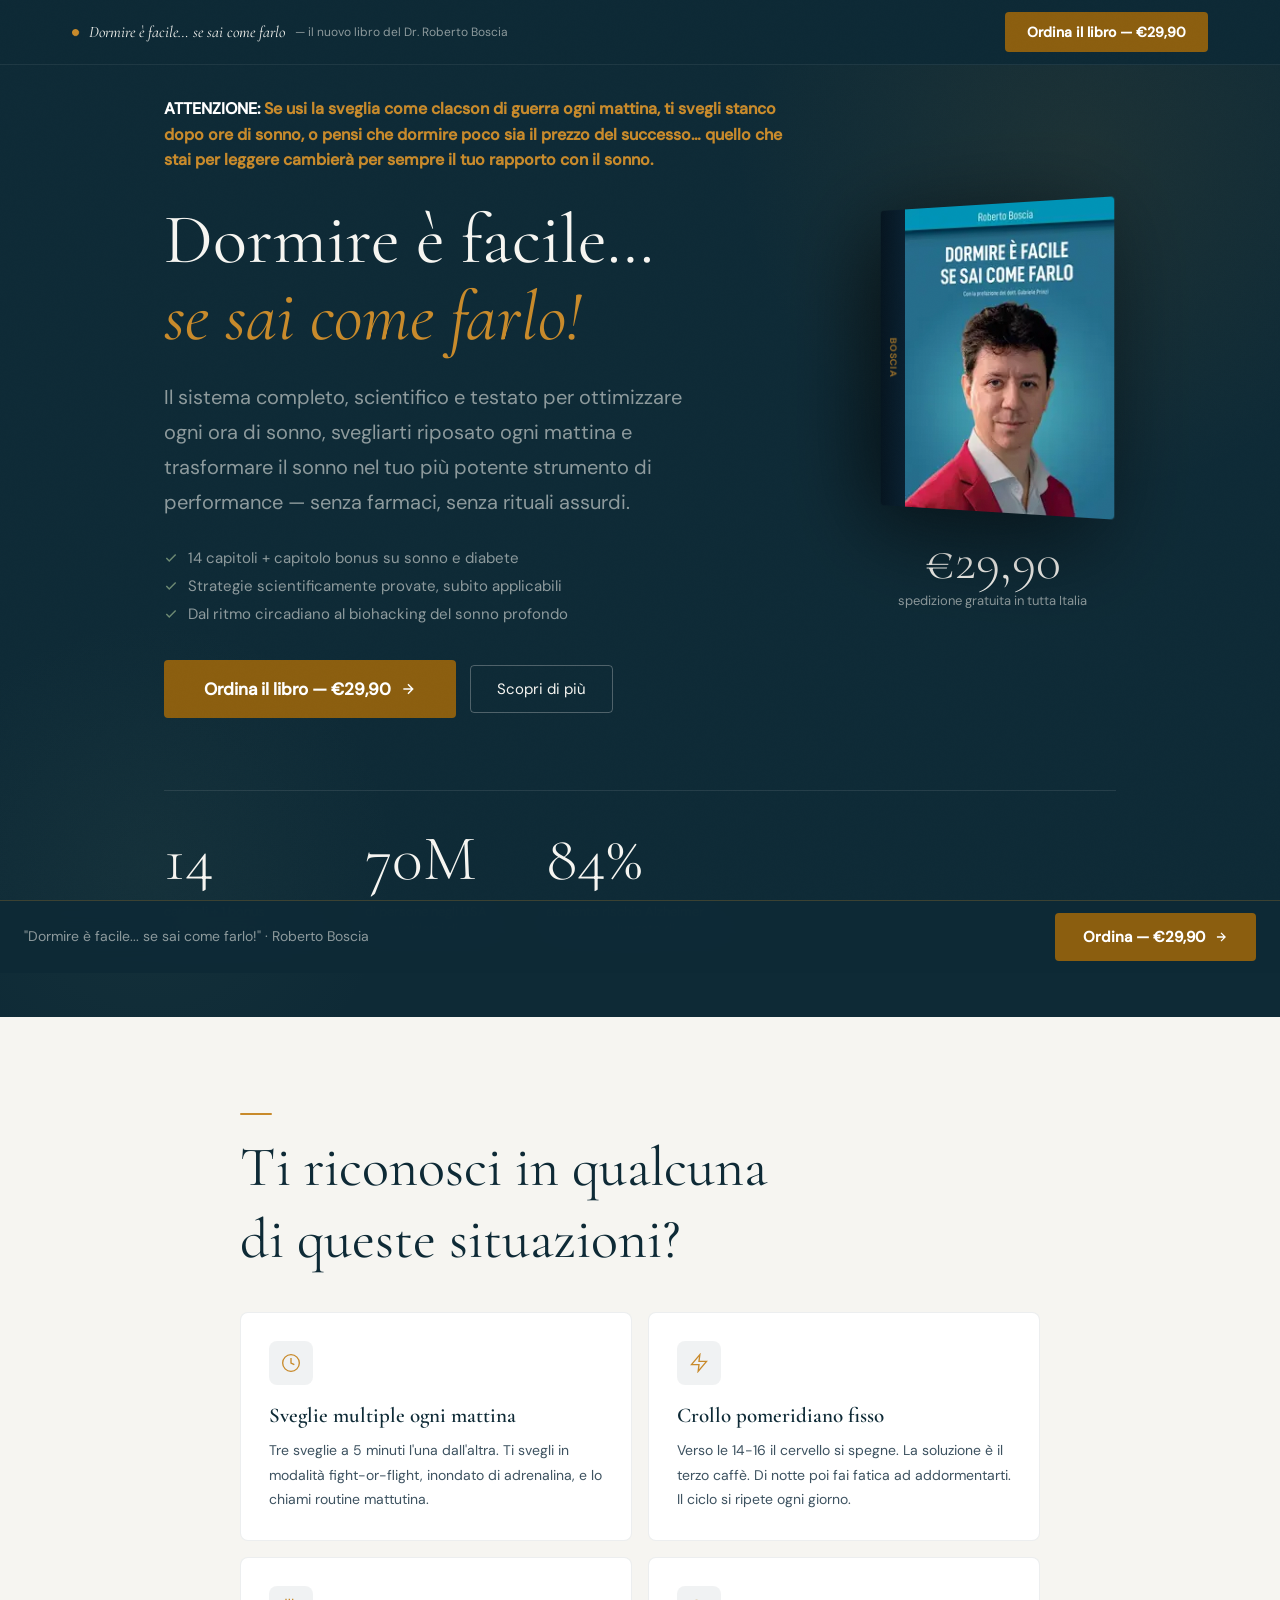
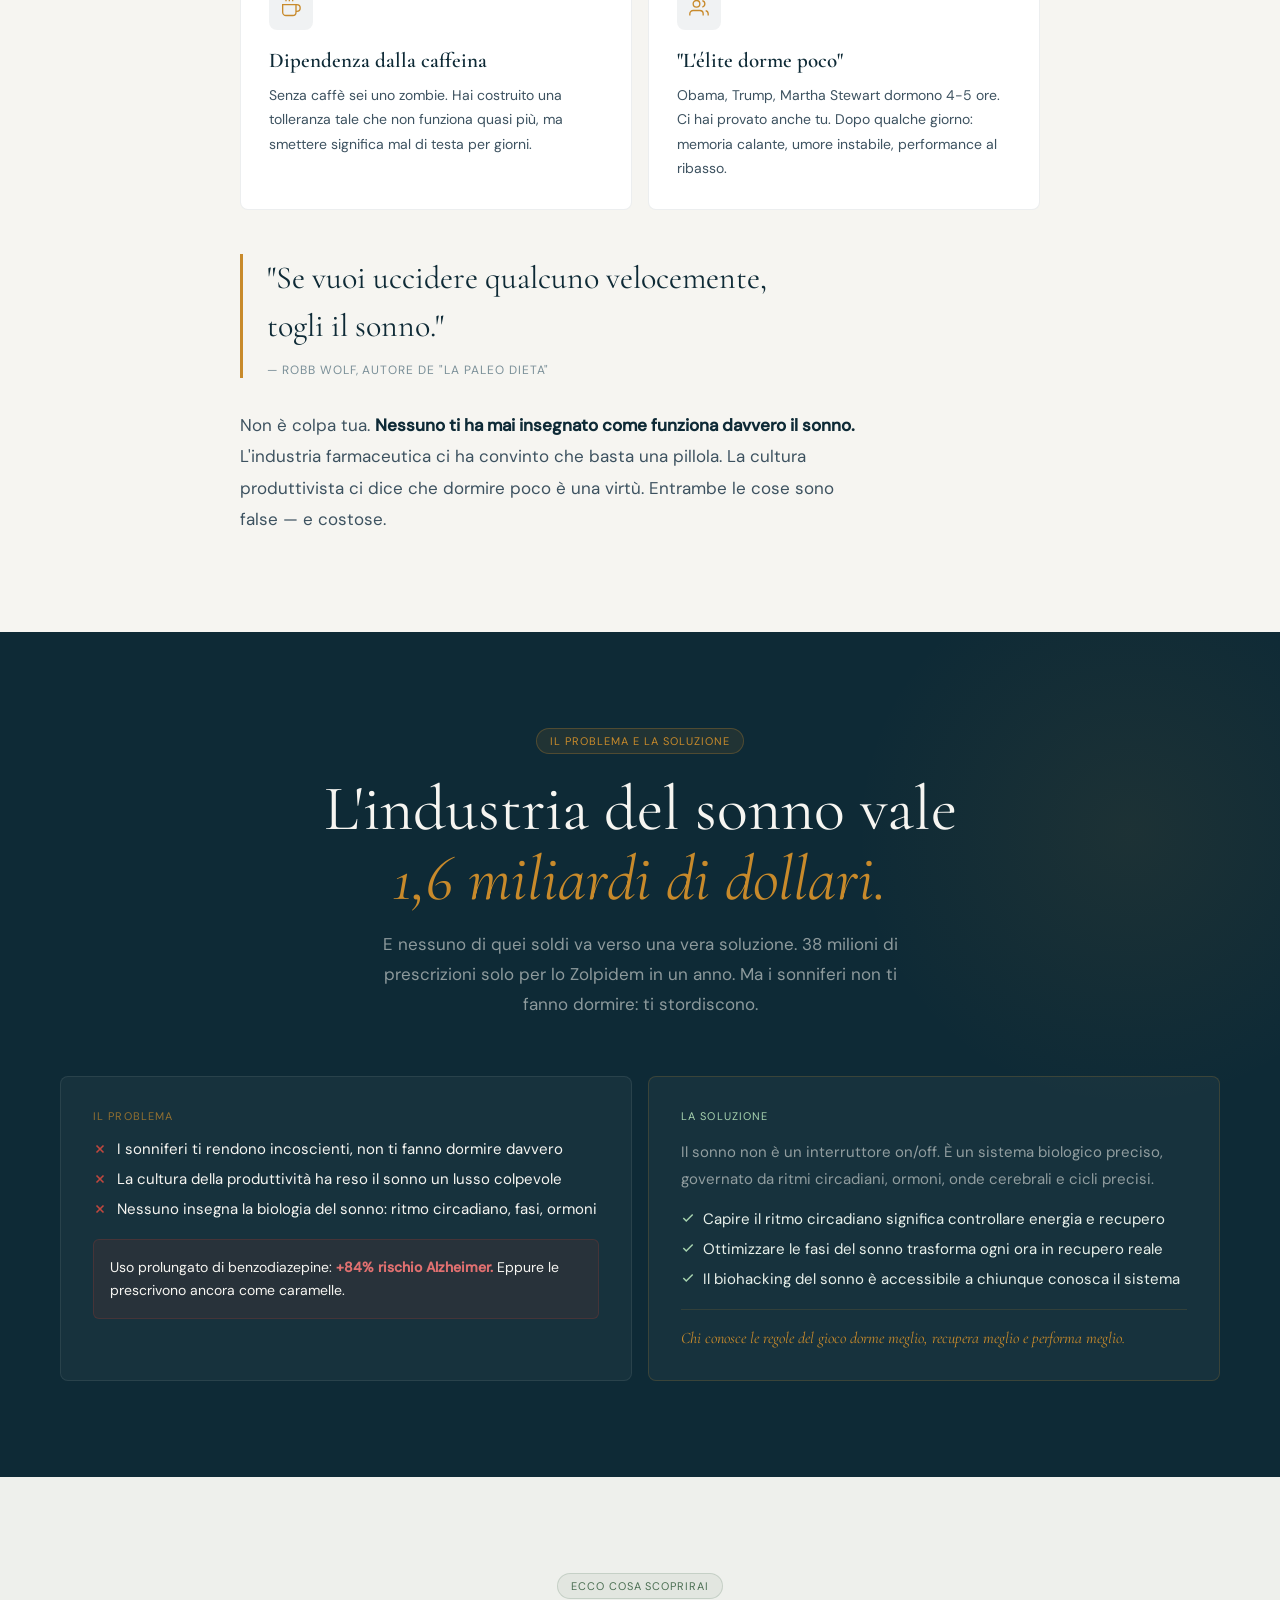
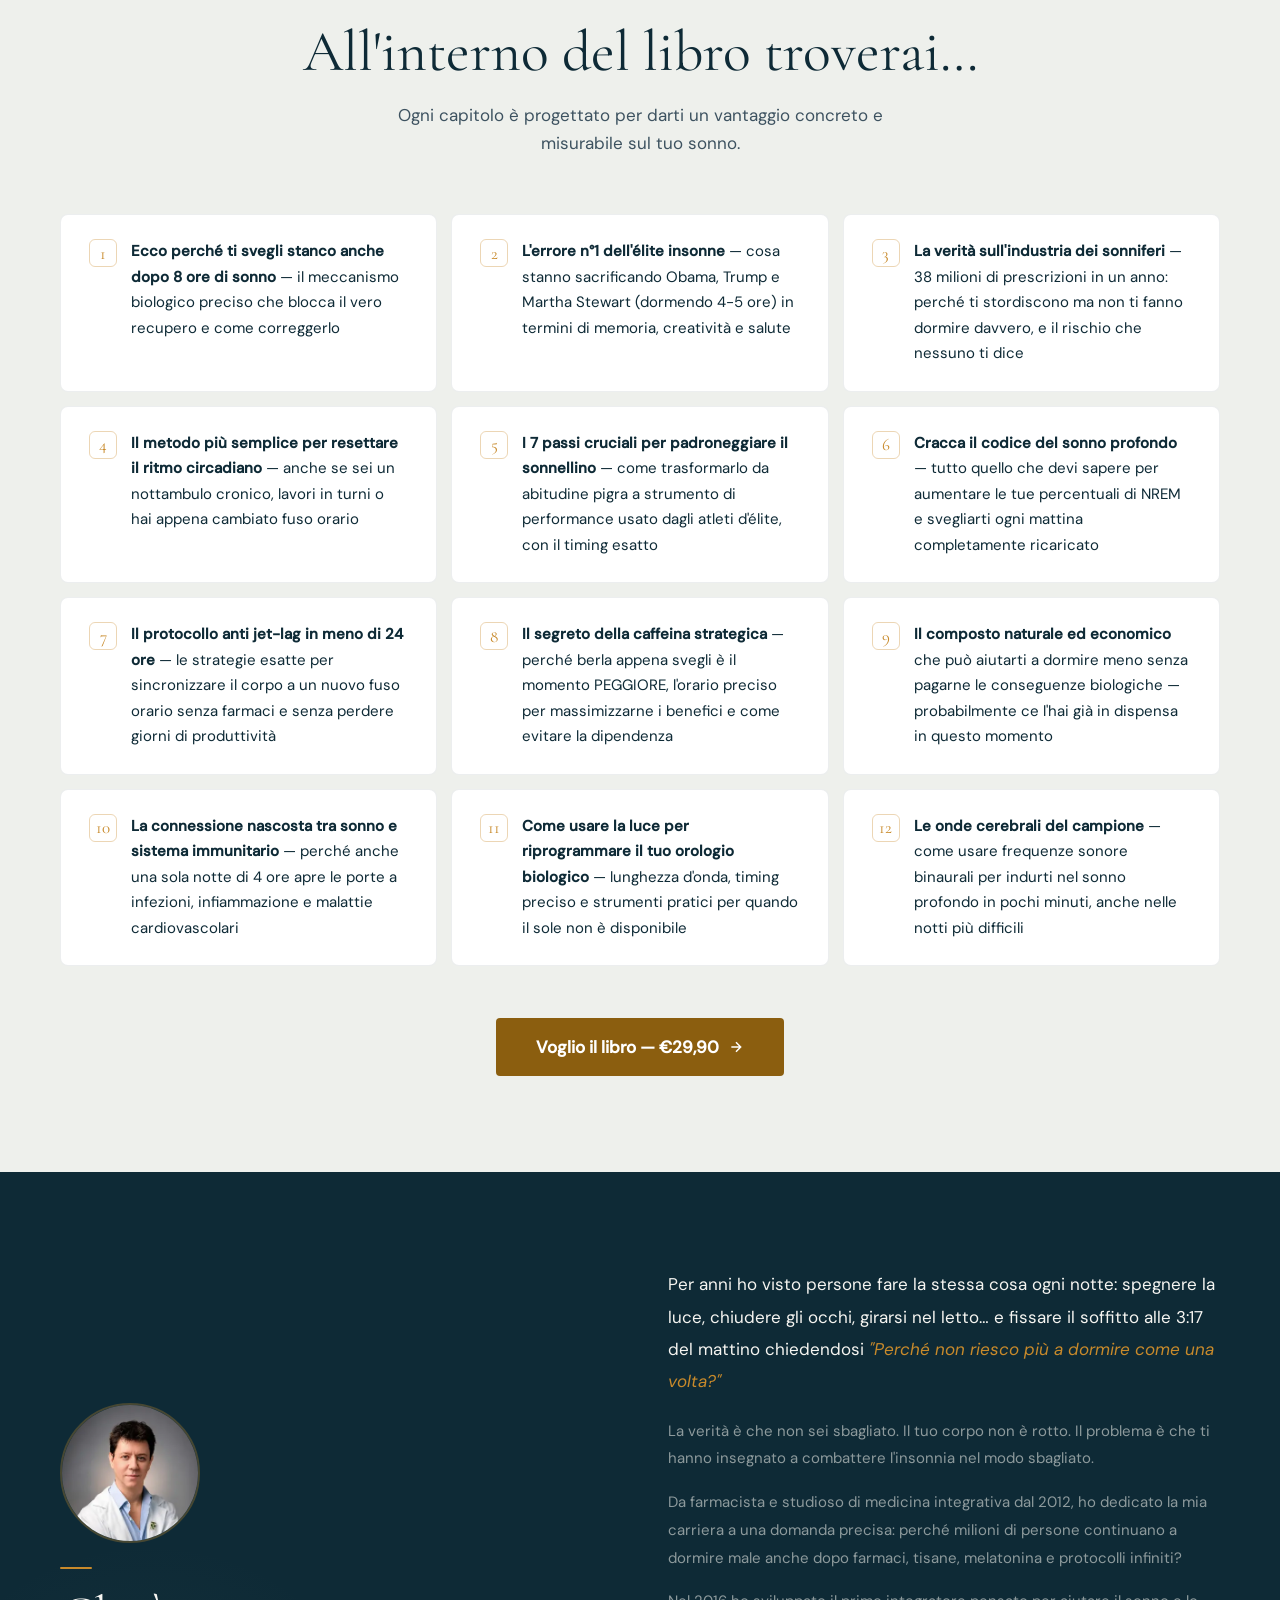
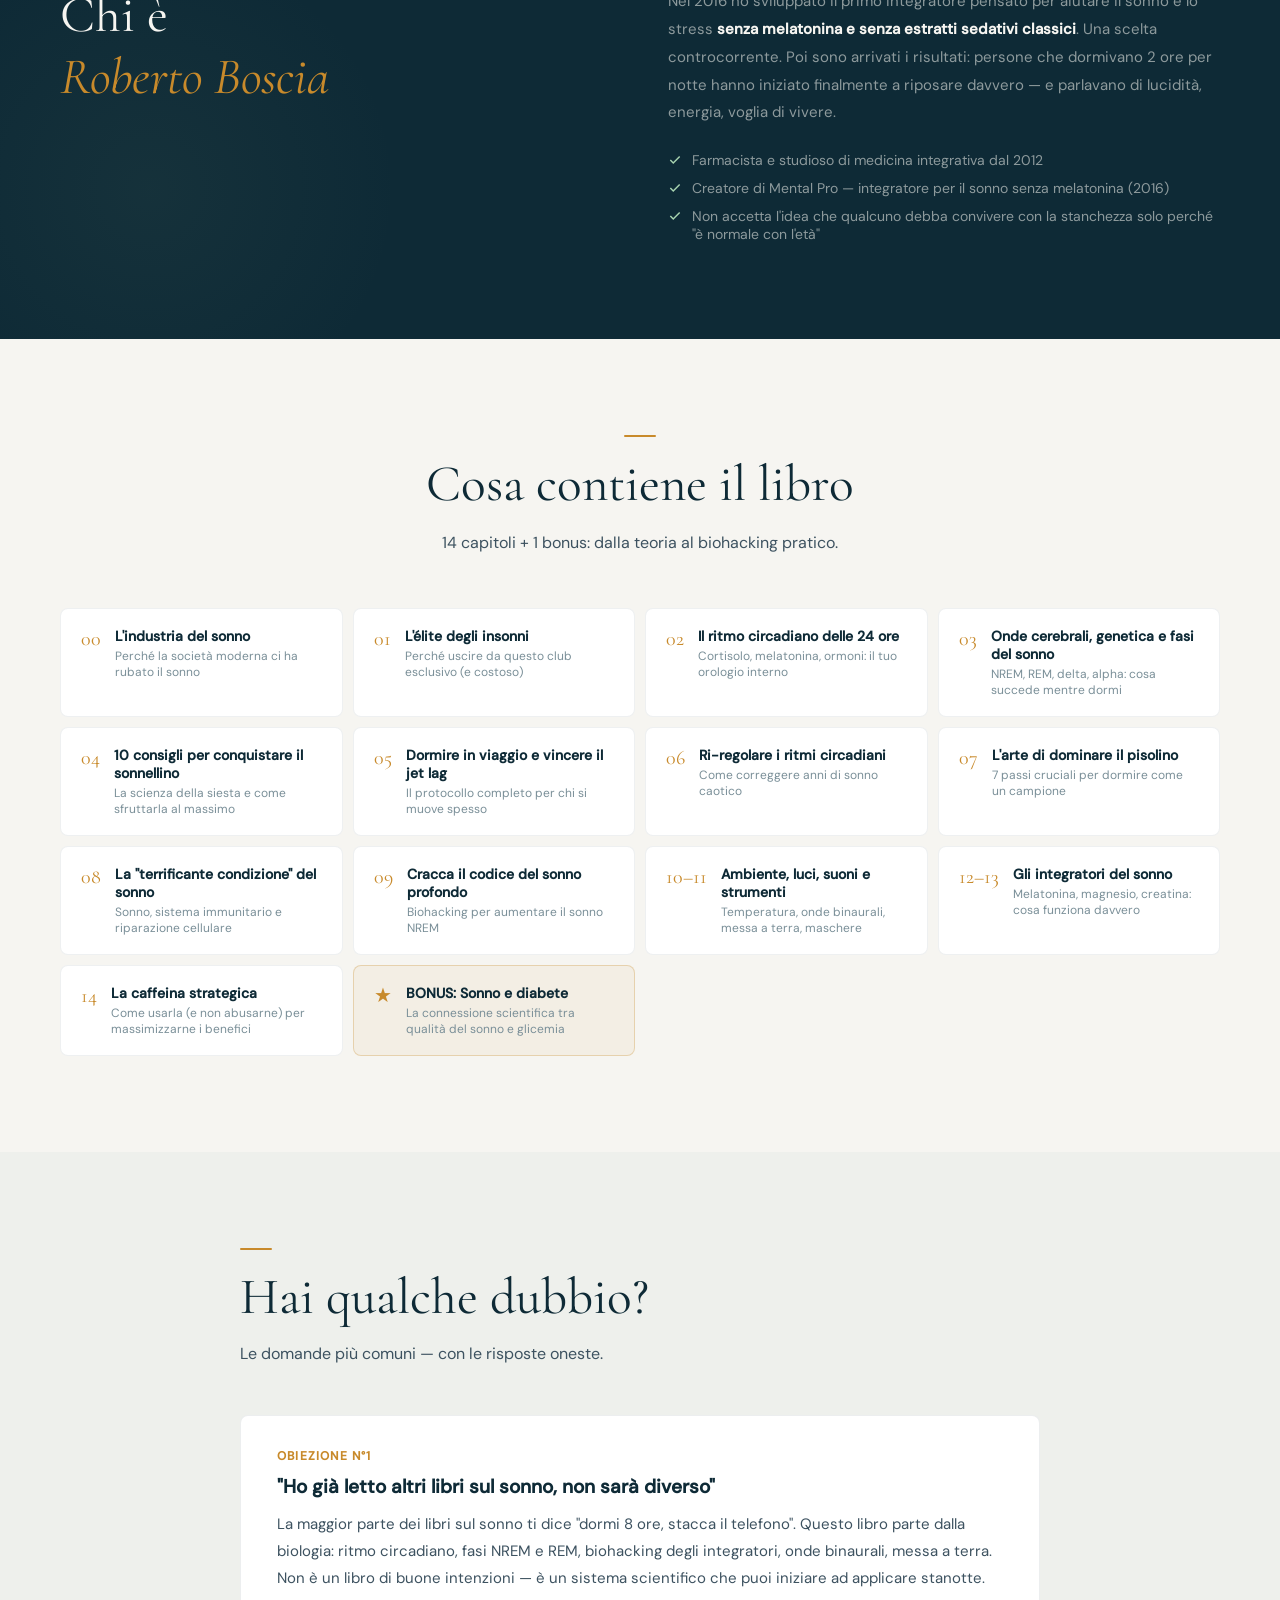
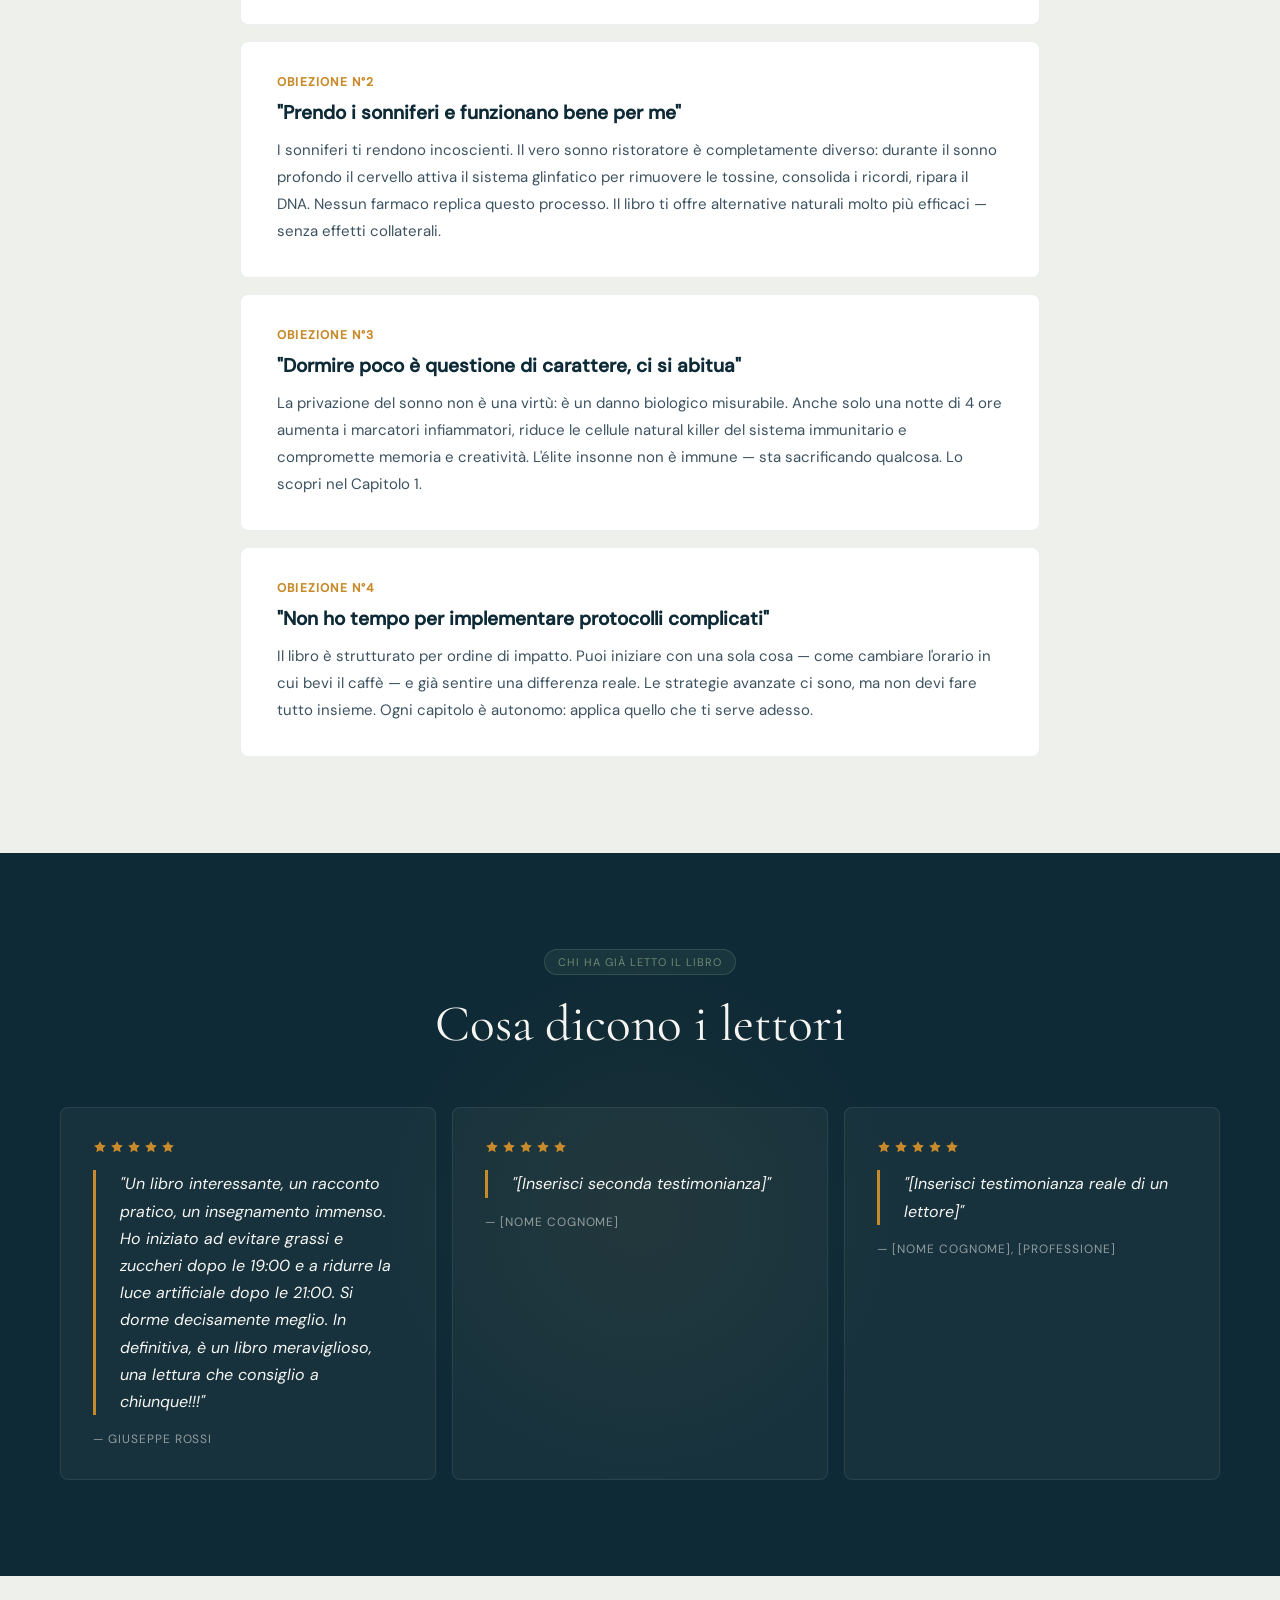
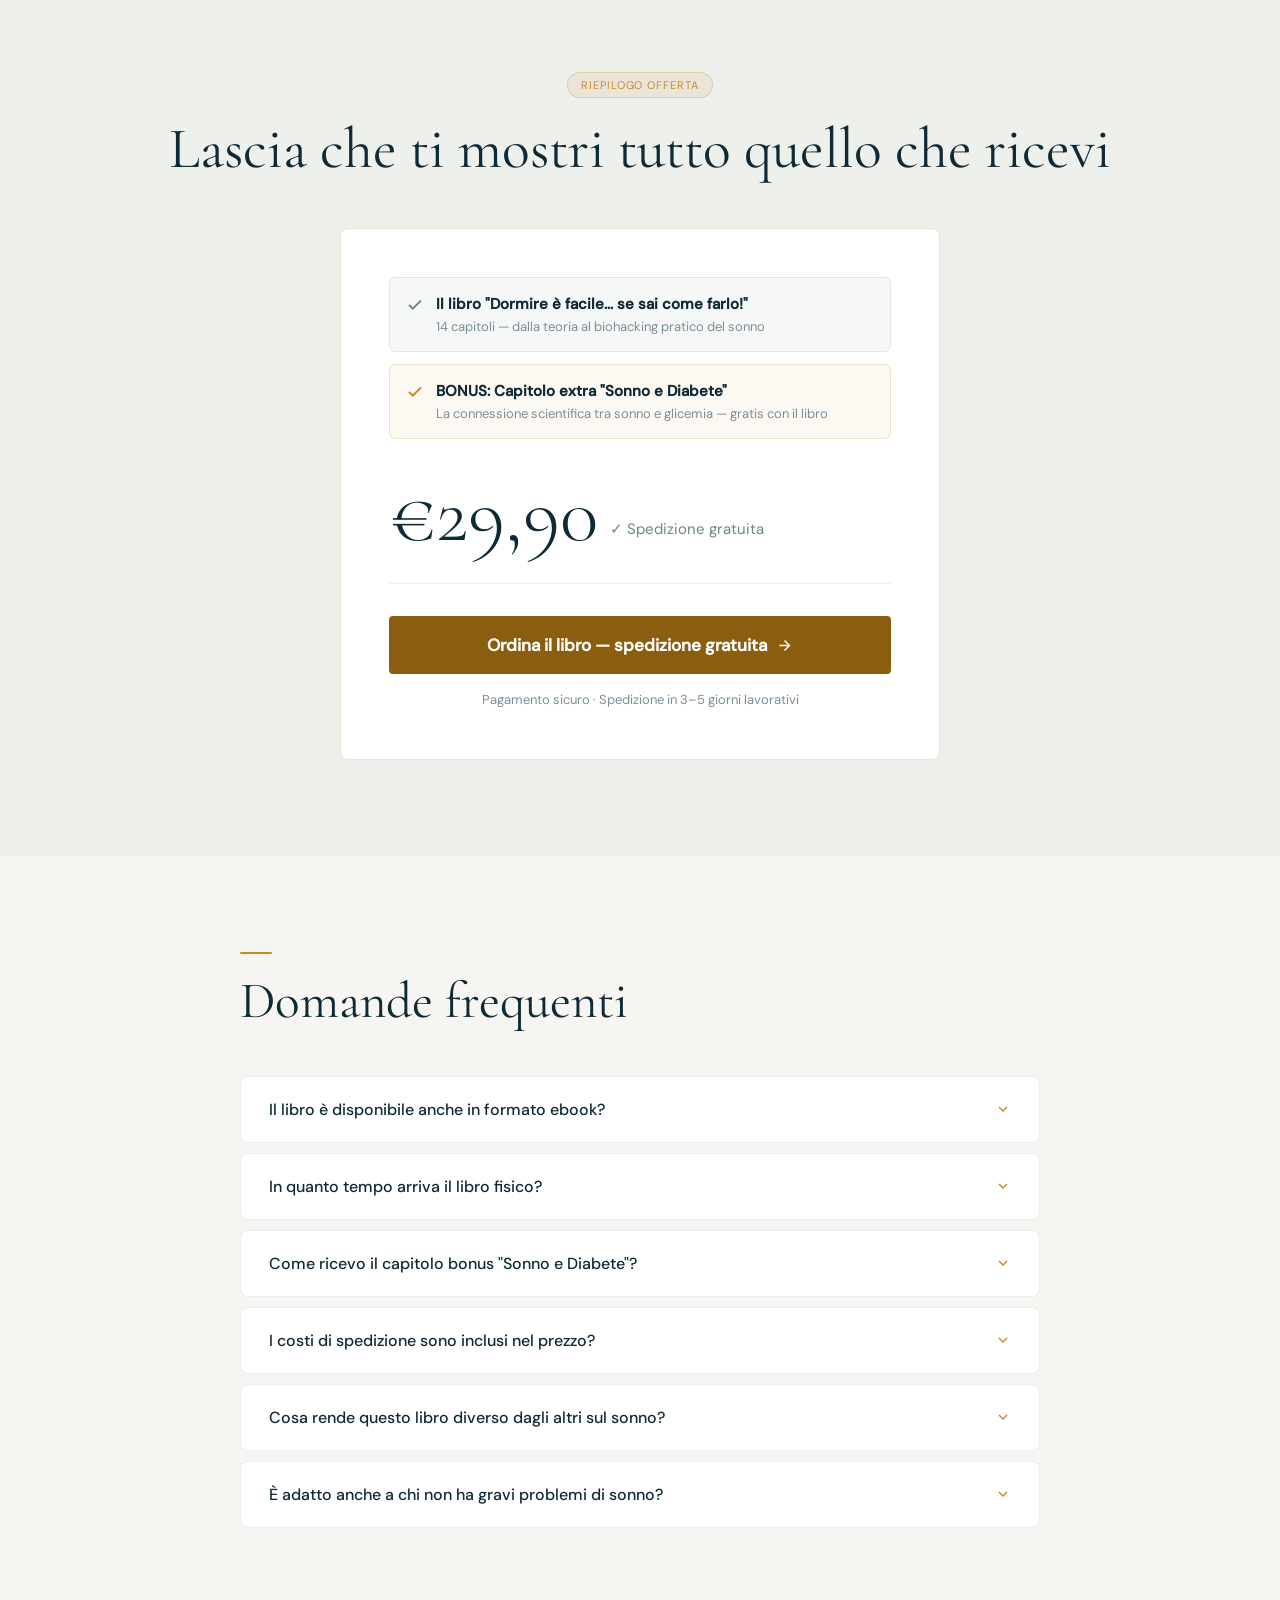
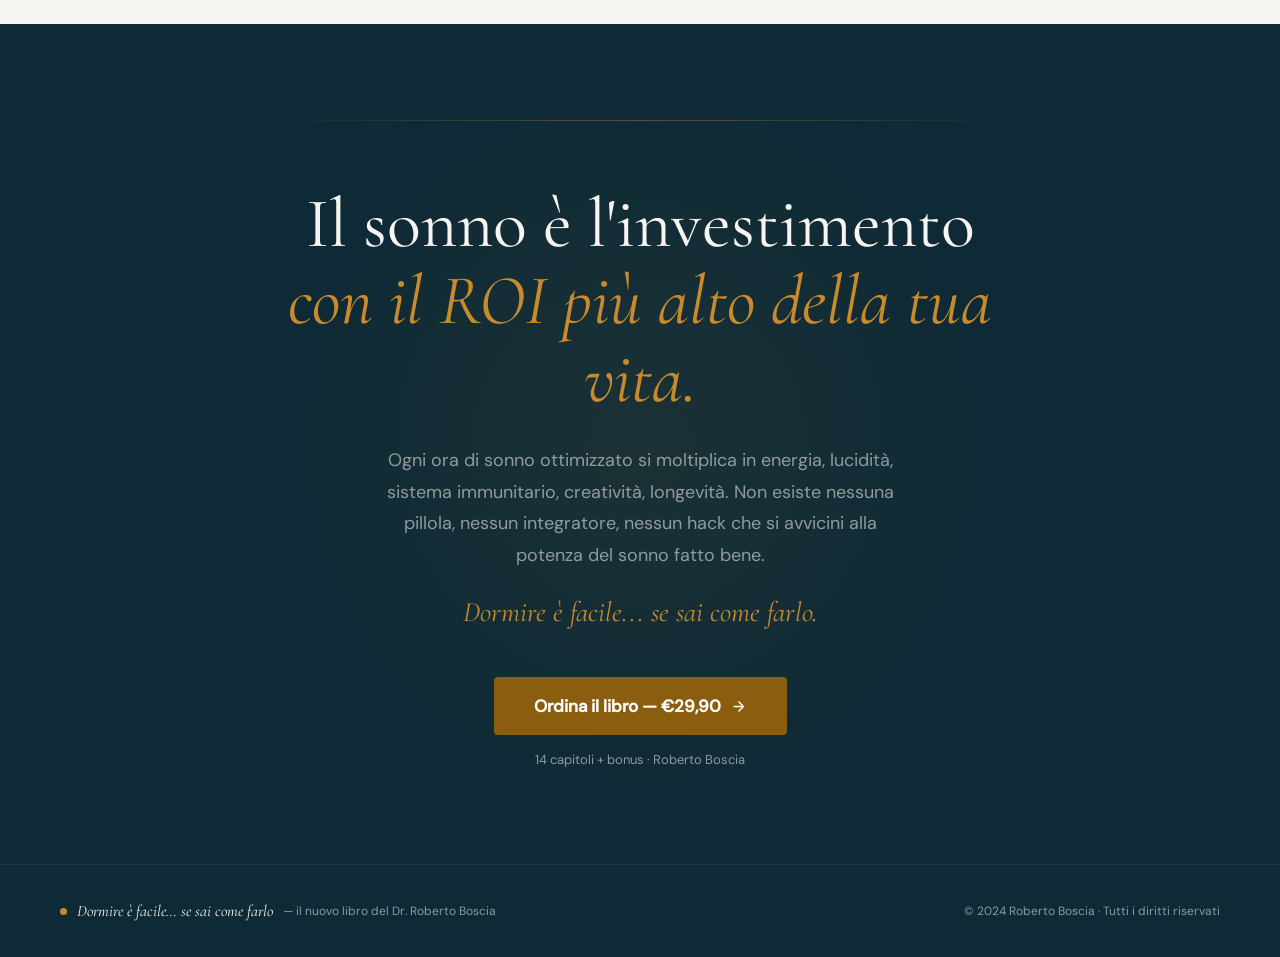
==== index.html @ 6a6438e3 "Ottimizza immagine LCP, animazioni composite, preload imagesrcset - book_cover-1x.webp 220x308 (10KB" ====
<!DOCTYPE html>
<html lang="it">
<head>
  <meta charset="UTF-8">
  <meta name="viewport" content="width=device-width, initial-scale=1.0">
  <title>Dormire è facile... se sai come farlo! — Roberto Boscia</title>
  <meta name="description" content="Il sistema scientifico per ottimizzare ogni ora di sonno, svegliarti riposato ogni mattina e trasformare il sonno nel tuo strumento di performance. 14 capitoli + bonus. Spedizione gratuita.">
  <!-- Open Graph -->
  <meta property="og:title" content="Dormire è facile... se sai come farlo! — Roberto Boscia">
  <meta property="og:description" content="Il sistema completo, scientifico e testato per ottimizzare ogni ora di sonno, svegliarti riposato ogni mattina e trasformare il sonno nel tuo più potente strumento di performance.">
  <meta property="og:image" content="https://www.dormirefacile.com/images/og_image.webp">
  <meta property="og:url" content="https://www.dormirefacile.com/">
  <meta property="og:type" content="website">
  <link rel="canonical" href="https://www.dormirefacile.com/">
  <meta name="theme-color" content="#0E2A36">

  <!-- Favicons -->
  <link rel="icon" href="/favicon.ico" sizes="32x32">
  <link rel="icon" href="/favicon.svg" type="image/svg+xml">
  <link rel="apple-touch-icon" href="/apple-touch-icon.png">
  <link rel="manifest" href="/site.webmanifest">

  <!-- Preload LCP image -->
  <link rel="preload" as="image" href="images/book_cover-1x.webp" fetchpriority="high"
        imagesrcset="images/book_cover-1x.webp 1x, images/book_cover.webp 2x">

  <!-- Preload font critici (catena reale dal profiler) -->
  <link rel="preload" as="font" type="font/woff2" href="fonts/cormorant-garamond-400-normal-latin.woff2" crossorigin>
  <link rel="preload" as="font" type="font/woff2" href="fonts/cormorant-garamond-600-normal-latin.woff2" crossorigin>
  <link rel="preload" as="font" type="font/woff2" href="fonts/dm-sans-300-normal-latin.woff2" crossorigin>
  <link rel="preload" as="font" type="font/woff2" href="fonts/dm-sans-300-italic-latin.woff2" crossorigin>
  <noscript><style>.e1,.e2,.e3,.e4,.e5,.e6{animation:none!important;opacity:1!important;transform:none!important;}.reveal{opacity:1!important;transform:none!important;}</style></noscript>
  <style>
    /* Self-hosted fonts */
    @font-face{font-family:'Cormorant Garamond';font-style:normal;font-weight:300;font-display:swap;src:url('fonts/cormorant-garamond-300-normal-latin-ext.woff2') format('woff2');unicode-range:U+0100-02BA,U+02BD-02C5,U+02C7-02CC,U+02CE-02D7,U+02DD-02FF,U+0304,U+0308,U+0329,U+1D00-1DBF,U+1E00-1E9F,U+1EF2-1EFF,U+2020,U+20A0-20AB,U+20AD-20C0,U+2113,U+2C60-2C7F,U+A720-A7FF;}
    @font-face{font-family:'Cormorant Garamond';font-style:normal;font-weight:300;font-display:swap;src:url('fonts/cormorant-garamond-300-normal-latin.woff2') format('woff2');unicode-range:U+0000-00FF,U+0131,U+0152-0153,U+02BB-02BC,U+02C6,U+02DA,U+02DC,U+0304,U+0308,U+0329,U+2000-206F,U+20AC,U+2122,U+2191,U+2193,U+2212,U+2215,U+FEFF,U+FFFD;}
    @font-face{font-family:'Cormorant Garamond';font-style:italic;font-weight:300;font-display:swap;src:url('fonts/cormorant-garamond-300-italic-latin-ext.woff2') format('woff2');unicode-range:U+0100-02BA,U+02BD-02C5,U+02C7-02CC,U+02CE-02D7,U+02DD-02FF,U+0304,U+0308,U+0329,U+1D00-1DBF,U+1E00-1E9F,U+1EF2-1EFF,U+2020,U+20A0-20AB,U+20AD-20C0,U+2113,U+2C60-2C7F,U+A720-A7FF;}
    @font-face{font-family:'Cormorant Garamond';font-style:italic;font-weight:300;font-display:swap;src:url('fonts/cormorant-garamond-300-italic-latin.woff2') format('woff2');unicode-range:U+0000-00FF,U+0131,U+0152-0153,U+02BB-02BC,U+02C6,U+02DA,U+02DC,U+0304,U+0308,U+0329,U+2000-206F,U+20AC,U+2122,U+2191,U+2193,U+2212,U+2215,U+FEFF,U+FFFD;}
    @font-face{font-family:'Cormorant Garamond';font-style:normal;font-weight:400;font-display:swap;src:url('fonts/cormorant-garamond-400-normal-latin-ext.woff2') format('woff2');unicode-range:U+0100-02BA,U+02BD-02C5,U+02C7-02CC,U+02CE-02D7,U+02DD-02FF,U+0304,U+0308,U+0329,U+1D00-1DBF,U+1E00-1E9F,U+1EF2-1EFF,U+2020,U+20A0-20AB,U+20AD-20C0,U+2113,U+2C60-2C7F,U+A720-A7FF;}
    @font-face{font-family:'Cormorant Garamond';font-style:normal;font-weight:400;font-display:swap;src:url('fonts/cormorant-garamond-400-normal-latin.woff2') format('woff2');unicode-range:U+0000-00FF,U+0131,U+0152-0153,U+02BB-02BC,U+02C6,U+02DA,U+02DC,U+0304,U+0308,U+0329,U+2000-206F,U+20AC,U+2122,U+2191,U+2193,U+2212,U+2215,U+FEFF,U+FFFD;}
    @font-face{font-family:'Cormorant Garamond';font-style:italic;font-weight:400;font-display:swap;src:url('fonts/cormorant-garamond-400-italic-latin-ext.woff2') format('woff2');unicode-range:U+0100-02BA,U+02BD-02C5,U+02C7-02CC,U+02CE-02D7,U+02DD-02FF,U+0304,U+0308,U+0329,U+1D00-1DBF,U+1E00-1E9F,U+1EF2-1EFF,U+2020,U+20A0-20AB,U+20AD-20C0,U+2113,U+2C60-2C7F,U+A720-A7FF;}
    @font-face{font-family:'Cormorant Garamond';font-style:italic;font-weight:400;font-display:swap;src:url('fonts/cormorant-garamond-400-italic-latin.woff2') format('woff2');unicode-range:U+0000-00FF,U+0131,U+0152-0153,U+02BB-02BC,U+02C6,U+02DA,U+02DC,U+0304,U+0308,U+0329,U+2000-206F,U+20AC,U+2122,U+2191,U+2193,U+2212,U+2215,U+FEFF,U+FFFD;}
    @font-face{font-family:'Cormorant Garamond';font-style:normal;font-weight:500;font-display:swap;src:url('fonts/cormorant-garamond-500-normal-latin-ext.woff2') format('woff2');unicode-range:U+0100-02BA,U+02BD-02C5,U+02C7-02CC,U+02CE-02D7,U+02DD-02FF,U+0304,U+0308,U+0329,U+1D00-1DBF,U+1E00-1E9F,U+1EF2-1EFF,U+2020,U+20A0-20AB,U+20AD-20C0,U+2113,U+2C60-2C7F,U+A720-A7FF;}
    @font-face{font-family:'Cormorant Garamond';font-style:normal;font-weight:500;font-display:swap;src:url('fonts/cormorant-garamond-500-normal-latin.woff2') format('woff2');unicode-range:U+0000-00FF,U+0131,U+0152-0153,U+02BB-02BC,U+02C6,U+02DA,U+02DC,U+0304,U+0308,U+0329,U+2000-206F,U+20AC,U+2122,U+2191,U+2193,U+2212,U+2215,U+FEFF,U+FFFD;}
    @font-face{font-family:'Cormorant Garamond';font-style:italic;font-weight:500;font-display:swap;src:url('fonts/cormorant-garamond-500-italic-latin-ext.woff2') format('woff2');unicode-range:U+0100-02BA,U+02BD-02C5,U+02C7-02CC,U+02CE-02D7,U+02DD-02FF,U+0304,U+0308,U+0329,U+1D00-1DBF,U+1E00-1E9F,U+1EF2-1EFF,U+2020,U+20A0-20AB,U+20AD-20C0,U+2113,U+2C60-2C7F,U+A720-A7FF;}
    @font-face{font-family:'Cormorant Garamond';font-style:italic;font-weight:500;font-display:swap;src:url('fonts/cormorant-garamond-500-italic-latin.woff2') format('woff2');unicode-range:U+0000-00FF,U+0131,U+0152-0153,U+02BB-02BC,U+02C6,U+02DA,U+02DC,U+0304,U+0308,U+0329,U+2000-206F,U+20AC,U+2122,U+2191,U+2193,U+2212,U+2215,U+FEFF,U+FFFD;}
    @font-face{font-family:'Cormorant Garamond';font-style:normal;font-weight:600;font-display:swap;src:url('fonts/cormorant-garamond-600-normal-latin-ext.woff2') format('woff2');unicode-range:U+0100-02BA,U+02BD-02C5,U+02C7-02CC,U+02CE-02D7,U+02DD-02FF,U+0304,U+0308,U+0329,U+1D00-1DBF,U+1E00-1E9F,U+1EF2-1EFF,U+2020,U+20A0-20AB,U+20AD-20C0,U+2113,U+2C60-2C7F,U+A720-A7FF;}
    @font-face{font-family:'Cormorant Garamond';font-style:normal;font-weight:600;font-display:swap;src:url('fonts/cormorant-garamond-600-normal-latin.woff2') format('woff2');unicode-range:U+0000-00FF,U+0131,U+0152-0153,U+02BB-02BC,U+02C6,U+02DA,U+02DC,U+0304,U+0308,U+0329,U+2000-206F,U+20AC,U+2122,U+2191,U+2193,U+2212,U+2215,U+FEFF,U+FFFD;}
    @font-face{font-family:'Cormorant Garamond';font-style:italic;font-weight:600;font-display:swap;src:url('fonts/cormorant-garamond-600-italic-latin-ext.woff2') format('woff2');unicode-range:U+0100-02BA,U+02BD-02C5,U+02C7-02CC,U+02CE-02D7,U+02DD-02FF,U+0304,U+0308,U+0329,U+1D00-1DBF,U+1E00-1E9F,U+1EF2-1EFF,U+2020,U+20A0-20AB,U+20AD-20C0,U+2113,U+2C60-2C7F,U+A720-A7FF;}
    @font-face{font-family:'Cormorant Garamond';font-style:italic;font-weight:600;font-display:swap;src:url('fonts/cormorant-garamond-600-italic-latin.woff2') format('woff2');unicode-range:U+0000-00FF,U+0131,U+0152-0153,U+02BB-02BC,U+02C6,U+02DA,U+02DC,U+0304,U+0308,U+0329,U+2000-206F,U+20AC,U+2122,U+2191,U+2193,U+2212,U+2215,U+FEFF,U+FFFD;}
    @font-face{font-family:'DM Sans';font-style:normal;font-weight:300 500;font-display:swap;src:url('fonts/dm-sans-300-normal-latin-ext.woff2') format('woff2');unicode-range:U+0100-02BA,U+02BD-02C5,U+02C7-02CC,U+02CE-02D7,U+02DD-02FF,U+0304,U+0308,U+0329,U+1D00-1DBF,U+1E00-1E9F,U+1EF2-1EFF,U+2020,U+20A0-20AB,U+20AD-20C0,U+2113,U+2C60-2C7F,U+A720-A7FF;}
    @font-face{font-family:'DM Sans';font-style:normal;font-weight:300 500;font-display:swap;src:url('fonts/dm-sans-300-normal-latin.woff2') format('woff2');unicode-range:U+0000-00FF,U+0131,U+0152-0153,U+02BB-02BC,U+02C6,U+02DA,U+02DC,U+0304,U+0308,U+0329,U+2000-206F,U+20AC,U+2122,U+2191,U+2193,U+2212,U+2215,U+FEFF,U+FFFD;}
    @font-face{font-family:'DM Sans';font-style:italic;font-weight:300 500;font-display:swap;src:url('fonts/dm-sans-300-italic-latin-ext.woff2') format('woff2');unicode-range:U+0100-02BA,U+02BD-02C5,U+02C7-02CC,U+02CE-02D7,U+02DD-02FF,U+0304,U+0308,U+0329,U+1D00-1DBF,U+1E00-1E9F,U+1EF2-1EFF,U+2020,U+20A0-20AB,U+20AD-20C0,U+2113,U+2C60-2C7F,U+A720-A7FF;}
    @font-face{font-family:'DM Sans';font-style:italic;font-weight:300 500;font-display:swap;src:url('fonts/dm-sans-300-italic-latin.woff2') format('woff2');unicode-range:U+0000-00FF,U+0131,U+0152-0153,U+02BB-02BC,U+02C6,U+02DA,U+02DC,U+0304,U+0308,U+0329,U+2000-206F,U+20AC,U+2122,U+2191,U+2193,U+2212,U+2215,U+FEFF,U+FFFD;}

    :root {
      --petrol:#0E2A36; --slate:#2F4652; --bg:#F6F5F1; --white:#FFFFFF;
      --green:#6D8A73; --amber:#C88A2B; --amber-h:#A66E18; --amber-dim:#C9A64E;
      --amber-btn:#8B5E0F; --amber-btn-h:#6F4A0A;
      --text-d:#F6F5F1; --text-d2:rgba(246,245,241,0.55);
      --text-l:#0E2A36; --text-l2:#3D5260; --text-l3:#7A8F98;
    }
    *,*::before,*::after{box-sizing:border-box;margin:0;padding:0;}
    html{scroll-behavior:smooth;}
    body{background:var(--bg);font-family:'DM Sans',sans-serif;color:var(--text-l);overflow-x:clip;-webkit-font-smoothing:antialiased;}
    body::after{content:'';position:fixed;inset:0;background-image:url("data:image/svg+xml,%3Csvg xmlns='http://www.w3.org/2000/svg' width='300' height='300'%3E%3Cfilter id='n'%3E%3CfeTurbulence type='fractalNoise' baseFrequency='0.85' numOctaves='4' stitchTiles='stitch'/%3E%3C/filter%3E%3Crect width='300' height='300' filter='url(%23n)' opacity='1'/%3E%3C/svg%3E");opacity:.022;pointer-events:none;z-index:9998;mix-blend-mode:overlay;}
    .f-display{font-family:'Cormorant Garamond',serif;}
    .dark-section{background:var(--petrol);color:var(--text-d);}
    .dark-section .muted{color:var(--text-d2);}
    .light-section{background:var(--bg);color:var(--text-l);}
    .light-section .muted{color:var(--text-l3);}
    .light-section .semi{color:var(--text-l2);}
    .nav-wrap{position:fixed;top:0;left:0;right:0;z-index:100;background:rgba(14,42,54,.92);backdrop-filter:blur(20px);border-bottom:1px solid rgba(246,245,241,.07);contain:layout paint;will-change:transform;}
    .nav-inner{max-width:1200px;margin:auto;padding:0 32px;height:64px;display:flex;align-items:center;justify-content:space-between;}
    .nav-logo{font-family:'Cormorant Garamond',serif;font-size:16px;font-weight:400;color:var(--text-d);display:flex;align-items:center;gap:10px;}
    .pulse{width:7px;height:7px;border-radius:50%;background:var(--amber);animation:pulseAnim 2.4s ease-in-out infinite;will-change:opacity,transform;}
    @keyframes pulseAnim{0%,100%{opacity:1;transform:scale(1);}50%{opacity:.7;transform:scale(1.8);}}
    .btn-amber{display:inline-flex;align-items:center;gap:9px;background:var(--amber-btn);color:#fff;font-family:'DM Sans',sans-serif;font-weight:600;font-size:15px;padding:14px 28px;border-radius:4px;text-decoration:none;border:none;cursor:pointer;transition:background 220ms,transform 220ms,box-shadow 220ms;}
    .btn-amber:hover{background:var(--amber-btn-h);transform:translateY(-2px);box-shadow:0 16px 44px rgba(200,138,43,.32);}
    .btn-amber.lg{font-size:17px;padding:18px 40px;}
    .btn-ghost-d{display:inline-flex;align-items:center;gap:8px;border:1px solid rgba(246,245,241,.28);color:var(--text-d);font-family:'DM Sans',sans-serif;font-size:15px;font-weight:400;padding:13px 26px;border-radius:4px;text-decoration:none;transition:background 220ms,border-color 220ms;}
    .btn-ghost-d:hover{background:rgba(246,245,241,.06);border-color:rgba(246,245,241,.5);}
    .badge-amber{display:inline-flex;align-items:center;gap:6px;background:rgba(200,138,43,.1);border:1px solid rgba(200,138,43,.28);color:var(--amber);font-size:11px;letter-spacing:.09em;text-transform:uppercase;padding:5px 13px;border-radius:100px;font-family:'DM Sans',sans-serif;}
    .badge-green{display:inline-flex;align-items:center;gap:6px;background:rgba(109,138,115,.09);border:1px solid rgba(109,138,115,.25);color:#4A6E52;font-size:11px;letter-spacing:.09em;text-transform:uppercase;padding:5px 13px;border-radius:100px;font-family:'DM Sans',sans-serif;}
    .badge-green-d{display:inline-flex;align-items:center;gap:6px;background:rgba(109,138,115,.12);border:1px solid rgba(109,138,115,.3);color:var(--green);font-size:11px;letter-spacing:.09em;text-transform:uppercase;padding:5px 13px;border-radius:100px;font-family:'DM Sans',sans-serif;}
    .rule-d{height:1px;background:rgba(246,245,241,.1);}
    .rule-l{height:1px;background:rgba(14,42,54,.1);}
    .rule-amber{height:1px;background:linear-gradient(90deg,transparent,var(--amber),transparent);opacity:.4;}
    .aline{display:block;width:32px;height:2px;background:var(--amber);border-radius:2px;margin-bottom:16px;}
    .card-l{background:var(--white);border:1px solid rgba(14,42,54,.08);border-radius:8px;transition:border-color 280ms,transform 280ms,box-shadow 280ms;}
    .card-l:hover{border-color:rgba(200,138,43,.25);transform:translateY(-3px);box-shadow:0 20px 50px rgba(14,42,54,.07);}
    .card-d{background:rgba(255,255,255,.04);border:1px solid rgba(246,245,241,.08);border-radius:8px;transition:border-color 280ms,transform 280ms;}
    .card-d:hover{border-color:rgba(200,138,43,.3);transform:translateY(-3px);}
    .quote-l{border-left:3px solid var(--amber);padding-left:24px;}
    .quote-d{border-left:3px solid var(--amber);padding-left:24px;}
    .icon-box-l{width:44px;height:44px;border-radius:8px;background:rgba(14,42,54,.06);display:flex;align-items:center;justify-content:center;margin-bottom:18px;flex-shrink:0;}
    .check-icon{flex-shrink:0;margin-top:2px;}
    .stat-num{font-family:'Cormorant Garamond',serif;font-weight:300;line-height:1;color:var(--text-d);}
    .price{font-family:'Cormorant Garamond',serif;font-weight:300;line-height:1;}
    .reveal{opacity:0;transform:translateY(44px);transition:opacity .8s ease,transform .8s ease;}
    .reveal.revealed{opacity:1;transform:translateY(0);}
    @keyframes enterUp{from{opacity:0;transform:translateY(26px);}to{opacity:1;transform:translateY(0);}}
    .e1{animation:enterUp .7s ease forwards;opacity:0;}
    .e2{animation:enterUp .7s ease forwards;opacity:0;}
    .e3{animation:enterUp .7s ease forwards .38s;opacity:0;}
    .e4{animation:enterUp .7s ease forwards .54s;opacity:0;}
    .e5{animation:enterUp .7s ease forwards .70s;opacity:0;}
    .e6{animation:enterUp .7s ease forwards .86s;opacity:0;}
    details summary{list-style:none;cursor:pointer;}
    details summary::-webkit-details-marker{display:none;}
    details .faq-arrow{transition:transform 200ms ease;}
    details[open] .faq-arrow{transform:rotate(180deg);}
    .sticky-bar{position:fixed;bottom:0;left:0;right:0;z-index:99;background:rgba(14,42,54,.97);backdrop-filter:blur(16px);border-top:1px solid rgba(200,138,43,.25);padding:12px 24px;display:flex;align-items:center;justify-content:space-between;gap:16px;transform:translateY(100%);transition:transform 320ms ease;contain:layout paint;will-change:transform;}
    .sticky-bar.visible{transform:translateY(0);}
    .sp{padding:96px 32px;}
    .sp-sm{padding:72px 32px;}
    .inner{max-width:1160px;margin:auto;}
    .inner-md{max-width:800px;margin:auto;}

    /* Book mockup */
    .book-wrap{perspective:900px;display:inline-block;}
    .book-3d{display:flex;transform:rotateY(-20deg);transform-style:preserve-3d;filter:drop-shadow(-20px 20px 48px rgba(0,0,0,.6));transition:transform 400ms ease;will-change:transform;}
    .book-3d:hover{transform:rotateY(-8deg);}
    .book-spine{width:28px;background:linear-gradient(to right,#061520,#0a2030);border-radius:3px 0 0 3px;display:flex;align-items:center;justify-content:center;writing-mode:vertical-rl;font-size:10px;font-weight:600;letter-spacing:.08em;color:rgba(200,138,43,.7);text-transform:uppercase;padding:16px 0;}
    .book-front{width:220px;height:308px;border-radius:0 4px 4px 0;overflow:hidden;position:relative;}
    .book-front img{width:100%;height:100%;object-fit:cover;object-position:right center;display:block;}

    @media(prefers-reduced-motion:reduce){
      *,*::before,*::after{animation-duration:.01ms!important;transition-duration:.01ms!important;}
      .reveal{opacity:1;transform:none;transition:none;}
      .e1,.e2,.e3,.e4,.e5,.e6{animation:none;opacity:1;}
    }
    @media(max-width:768px){
      .sp{padding:64px 20px;}
      .sp-sm{padding:52px 20px;}
      .nav-inner{padding:0 20px;}
      .hero-grid{grid-template-columns:1fr!important;}
      .hero-book{display:none!important;}
      .sticky-bar{flex-direction:column;padding:12px 16px;}
      .nav-subtitle{display:none;}
    }
  </style>
</head>
<body>

<!-- ══ NAV ══ -->
<nav class="nav-wrap">
  <div class="nav-inner">
    <div class="nav-logo">
      <div class="pulse"></div>
      <span class="f-display" style="font-style:italic;">Dormire è facile… se sai come farlo</span>
      <span class="nav-subtitle" style="font-family:'DM Sans',sans-serif;font-size:12px;font-style:normal;color:var(--text-d2);">— il nuovo libro del Dr. Roberto Boscia</span>
    </div>
    <a href="#ordina" class="btn-amber" style="padding:11px 22px;font-size:14px;">
      Ordina il libro — €29,90
    </a>
  </div>
</nav>


<main>
<!-- ══ HERO ══ -->
<section class="dark-section" style="min-height:100vh;display:flex;flex-direction:column;justify-content:center;padding:96px 32px 80px;position:relative;overflow:hidden;">
  <div style="position:absolute;width:700px;height:700px;background:radial-gradient(circle,rgba(200,138,43,.08) 0%,transparent 70%);top:-200px;right:-150px;pointer-events:none;"></div>
  <div style="position:absolute;width:500px;height:500px;background:radial-gradient(circle,rgba(109,138,115,.07) 0%,transparent 70%);bottom:-100px;left:-100px;pointer-events:none;"></div>

  <div class="inner" style="position:relative;z-index:1;">
    <div class="hero-grid" style="display:grid;grid-template-columns:1fr auto;gap:64px;align-items:center;">

      <div>
        <div class="e1">
          <p style="font-size:clamp(13px,1.3vw,16px);font-weight:600;color:var(--amber);line-height:1.6;max-width:640px;">
            <span style="color:#fff;">ATTENZIONE:</span> Se usi la sveglia come clacson di guerra ogni mattina, ti svegli stanco dopo ore di sonno, o pensi che dormire poco sia il prezzo del successo… quello che stai per leggere cambierà per sempre il tuo rapporto con il sonno.
          </p>
        </div>

        <h1 class="e2 f-display" style="font-size:clamp(38px,5.5vw,80px);font-weight:400;line-height:1.1;color:var(--text-d);margin-top:28px;">
          Dormire è facile…<br>
          <em style="color:var(--amber);">se sai come farlo!</em>
        </h1>

        <p class="e3 muted" style="font-size:clamp(16px,1.8vw,20px);line-height:1.75;margin-top:24px;max-width:560px;">
          Il sistema completo, scientifico e testato per ottimizzare ogni ora di sonno, svegliarti riposato ogni mattina e trasformare il sonno nel tuo più potente strumento di performance — senza farmaci, senza rituali assurdi.
        </p>

        <div class="e4" style="margin-top:28px;display:flex;flex-direction:column;gap:8px;max-width:520px;">
          <div style="display:flex;gap:10px;align-items:flex-start;">
            <svg style="flex-shrink:0;margin-top:3px;" width="14" height="14" viewBox="0 0 24 24" fill="none" stroke="#6D8A73" stroke-width="2.5"><polyline points="20 6 9 17 4 12"/></svg>
            <p class="muted" style="font-size:15px;">14 capitoli + capitolo bonus su sonno e diabete</p>
          </div>
          <div style="display:flex;gap:10px;align-items:flex-start;">
            <svg style="flex-shrink:0;margin-top:3px;" width="14" height="14" viewBox="0 0 24 24" fill="none" stroke="#6D8A73" stroke-width="2.5"><polyline points="20 6 9 17 4 12"/></svg>
            <p class="muted" style="font-size:15px;">Strategie scientificamente provate, subito applicabili</p>
          </div>
          <div style="display:flex;gap:10px;align-items:flex-start;">
            <svg style="flex-shrink:0;margin-top:3px;" width="14" height="14" viewBox="0 0 24 24" fill="none" stroke="#6D8A73" stroke-width="2.5"><polyline points="20 6 9 17 4 12"/></svg>
            <p class="muted" style="font-size:15px;">Dal ritmo circadiano al biohacking del sonno profondo</p>
          </div>
        </div>

        <div class="e5" style="margin-top:36px;display:flex;flex-wrap:wrap;gap:14px;align-items:center;">
          <a href="#ordina" class="btn-amber lg">
            Ordina il libro — €29,90
            <svg width="16" height="16" viewBox="0 0 24 24" fill="none" stroke="currentColor" stroke-width="2.2"><path d="M5 12h14M12 5l7 7-7 7"/></svg>
          </a>
          <a href="#scopri" class="btn-ghost-d">Scopri di più</a>
        </div>
      </div>

      <div class="e6 hero-book" style="display:flex;flex-direction:column;align-items:center;gap:24px;">
        <div class="book-wrap">
          <div class="book-3d">
            <div class="book-spine">BOSCIA</div>
            <div class="book-front">
              <img src="images/book_cover-1x.webp"
                   srcset="images/book_cover-1x.webp 1x, images/book_cover.webp 2x"
                   alt="Dormire è facile se sai come farlo — Roberto Boscia"
                   width="220" height="308" fetchpriority="high" decoding="async">
            </div>
          </div>
        </div>
        <div style="text-align:center;">
          <div class="price f-display" style="font-size:52px;color:var(--text-d);">€29,90</div>
          <p class="muted" style="font-size:13px;margin-top:4px;">spedizione gratuita in tutta Italia</p>
        </div>
      </div>

    </div>

    <div class="e5" style="margin-top:72px;">
      <div class="rule-d"></div>
      <div style="margin-top:36px;display:flex;flex-wrap:wrap;gap:48px;">
        <div>
          <div style="display:flex;align-items:baseline;line-height:1;">
            <div class="stat-num" style="font-size:clamp(40px,5vw,64px);" data-count="14">0</div>
          </div>
          <p class="muted" style="font-size:13px;margin-top:12px;">capitoli + 1 bonus<br>su ogni aspetto del sonno</p>
        </div>
        <div>
          <div style="display:flex;align-items:baseline;line-height:1;">
            <div class="stat-num" style="font-size:clamp(40px,5vw,64px);" data-count="70">0</div>
            <span class="stat-num" style="font-size:clamp(40px,5vw,64px);">M</span>
          </div>
          <p class="muted" style="font-size:13px;margin-top:12px;">di persone negli USA<br>con problemi di sonno</p>
        </div>
        <div>
          <div style="display:flex;align-items:baseline;line-height:1;">
            <div class="stat-num" style="font-size:clamp(40px,5vw,64px);" data-count="84">0</div>
            <span class="stat-num" style="font-size:clamp(40px,5vw,64px);">%</span>
          </div>
          <p class="muted" style="font-size:13px;margin-top:12px;">aumento rischio Alzheimer<br>con uso prolungato di sonniferi</p>
        </div>
      </div>
    </div>
  </div>
</section>


<!-- ══ LA SCENA ══ -->
<section class="light-section sp" id="scopri">
  <div class="inner-md">
    <div class="reveal">
      <span class="aline"></span>
      <h2 class="f-display" style="font-size:clamp(28px,4.5vw,56px);font-weight:400;line-height:1.3;color:var(--petrol);">
        Ti riconosci in qualcuna<br>di queste situazioni?
      </h2>
    </div>

    <div class="reveal" style="margin-top:36px;display:grid;grid-template-columns:repeat(auto-fit,minmax(260px,1fr));gap:16px;">
      <div class="card-l" style="padding:28px;">
        <div class="icon-box-l"><svg width="20" height="20" viewBox="0 0 24 24" fill="none" stroke="#C88A2B" stroke-width="1.6"><circle cx="12" cy="12" r="10"/><polyline points="12 6 12 12 16 14"/></svg></div>
        <h3 class="f-display" style="font-size:21px;color:var(--petrol);margin-bottom:10px;">Sveglie multiple ogni mattina</h3>
        <p class="semi" style="font-size:14px;line-height:1.75;">Tre sveglie a 5 minuti l'una dall'altra. Ti svegli in modalità fight-or-flight, inondato di adrenalina, e lo chiami routine mattutina.</p>
      </div>
      <div class="card-l" style="padding:28px;">
        <div class="icon-box-l"><svg width="20" height="20" viewBox="0 0 24 24" fill="none" stroke="#C88A2B" stroke-width="1.6"><path d="M13 2L3 14h9l-1 8 10-12h-9l1-8z"/></svg></div>
        <h3 class="f-display" style="font-size:21px;color:var(--petrol);margin-bottom:10px;">Crollo pomeridiano fisso</h3>
        <p class="semi" style="font-size:14px;line-height:1.75;">Verso le 14-16 il cervello si spegne. La soluzione è il terzo caffè. Di notte poi fai fatica ad addormentarti. Il ciclo si ripete ogni giorno.</p>
      </div>
      <div class="card-l" style="padding:28px;">
        <div class="icon-box-l"><svg width="20" height="20" viewBox="0 0 24 24" fill="none" stroke="#C88A2B" stroke-width="1.6"><path d="M18 8h1a4 4 0 0 1 0 8h-1"/><path d="M2 8h16v9a4 4 0 0 1-4 4H6a4 4 0 0 1-4-4V8z"/><line x1="6" y1="1" x2="6" y2="4"/><line x1="10" y1="1" x2="10" y2="4"/><line x1="14" y1="1" x2="14" y2="4"/></svg></div>
        <h3 class="f-display" style="font-size:21px;color:var(--petrol);margin-bottom:10px;">Dipendenza dalla caffeina</h3>
        <p class="semi" style="font-size:14px;line-height:1.75;">Senza caffè sei uno zombie. Hai costruito una tolleranza tale che non funziona quasi più, ma smettere significa mal di testa per giorni.</p>
      </div>
      <div class="card-l" style="padding:28px;">
        <div class="icon-box-l"><svg width="20" height="20" viewBox="0 0 24 24" fill="none" stroke="#C88A2B" stroke-width="1.6"><path d="M17 21v-2a4 4 0 0 0-4-4H5a4 4 0 0 0-4 4v2"/><circle cx="9" cy="7" r="4"/><path d="M23 21v-2a4 4 0 0 0-3-3.87"/><path d="M16 3.13a4 4 0 0 1 0 7.75"/></svg></div>
        <h3 class="f-display" style="font-size:21px;color:var(--petrol);margin-bottom:10px;">"L'élite dorme poco"</h3>
        <p class="semi" style="font-size:14px;line-height:1.75;">Obama, Trump, Martha Stewart dormono 4-5 ore. Ci hai provato anche tu. Dopo qualche giorno: memoria calante, umore instabile, performance al ribasso.</p>
      </div>
    </div>

    <div class="reveal" style="margin-top:44px;">
      <div class="quote-l">
        <p class="f-display" style="font-size:clamp(20px,3vw,32px);color:var(--petrol);line-height:1.5;font-weight:400;">
          "Se vuoi uccidere qualcuno velocemente,<br>togli il sonno."
        </p>
        <p style="font-size:12px;letter-spacing:.08em;text-transform:uppercase;margin-top:12px;color:var(--text-l3);">— Robb Wolf, autore de "La Paleo Dieta"</p>
      </div>
    </div>

    <div class="reveal" style="margin-top:32px;max-width:620px;">
      <p class="semi" style="font-size:17px;line-height:1.85;">
        Non è colpa tua. <strong style="color:var(--petrol);">Nessuno ti ha mai insegnato come funziona davvero il sonno.</strong> L'industria farmaceutica ci ha convinto che basta una pillola. La cultura produttivista ci dice che dormire poco è una virtù. Entrambe le cose sono false — e costose.
      </p>
    </div>
  </div>
</section>


<!-- ══ IL MECCANISMO ══ -->
<section class="dark-section sp" style="position:relative;overflow:hidden;">
  <div style="position:absolute;width:600px;height:600px;background:radial-gradient(circle,rgba(200,138,43,.08) 0%,transparent 65%);top:-100px;right:-150px;pointer-events:none;"></div>
  <div class="inner" style="position:relative;z-index:1;">
    <div class="reveal" style="text-align:center;margin-bottom:56px;">
      <span class="badge-amber">Il problema e la soluzione</span>
      <h2 class="f-display" style="font-size:clamp(28px,5vw,68px);font-weight:400;line-height:1.1;color:var(--text-d);margin-top:20px;">
        L'industria del sonno vale<br>
        <em style="color:var(--amber);">1,6 miliardi di dollari.</em>
      </h2>
      <p class="muted" style="font-size:17px;max-width:540px;margin:16px auto 0;line-height:1.75;">
        E nessuno di quei soldi va verso una vera soluzione. 38 milioni di prescrizioni solo per lo Zolpidem in un anno. Ma i sonniferi non ti fanno dormire: ti stordiscono.
      </p>
    </div>
    <div class="reveal" style="display:grid;grid-template-columns:repeat(auto-fit,minmax(300px,1fr));gap:16px;">
      <div class="card-d" style="padding:32px;">
        <p style="font-size:11px;text-transform:uppercase;letter-spacing:.1em;color:rgba(200,138,43,.7);margin-bottom:16px;">Il problema</p>
        <div style="display:flex;flex-direction:column;gap:10px;">
          <div style="display:flex;gap:10px;align-items:flex-start;">
            <svg width="14" height="14" viewBox="0 0 24 24" fill="none" stroke="#C0473F" stroke-width="2.8" style="flex-shrink:0;margin-top:3px;"><line x1="18" y1="6" x2="6" y2="18"/><line x1="6" y1="6" x2="18" y2="18"/></svg>
            <p style="font-size:15px;color:var(--text-d);">I sonniferi ti rendono incoscienti, non ti fanno dormire davvero</p>
          </div>
          <div style="display:flex;gap:10px;align-items:flex-start;">
            <svg width="14" height="14" viewBox="0 0 24 24" fill="none" stroke="#C0473F" stroke-width="2.8" style="flex-shrink:0;margin-top:3px;"><line x1="18" y1="6" x2="6" y2="18"/><line x1="6" y1="6" x2="18" y2="18"/></svg>
            <p style="font-size:15px;color:var(--text-d);">La cultura della produttività ha reso il sonno un lusso colpevole</p>
          </div>
          <div style="display:flex;gap:10px;align-items:flex-start;">
            <svg width="14" height="14" viewBox="0 0 24 24" fill="none" stroke="#C0473F" stroke-width="2.8" style="flex-shrink:0;margin-top:3px;"><line x1="18" y1="6" x2="6" y2="18"/><line x1="6" y1="6" x2="18" y2="18"/></svg>
            <p style="font-size:15px;color:var(--text-d);">Nessuno insegna la biologia del sonno: ritmo circadiano, fasi, ormoni</p>
          </div>
        </div>
        <div style="margin-top:20px;padding:16px;background:rgba(138,58,52,.15);border-radius:6px;border:1px solid rgba(138,58,52,.3);">
          <p style="font-size:14px;color:var(--text-d);line-height:1.65;">Uso prolungato di benzodiazepine: <strong style="color:#e07070;">+84% rischio Alzheimer.</strong> Eppure le prescrivono ancora come caramelle.</p>
        </div>
      </div>
      <div class="card-d" style="padding:32px;border-color:rgba(200,138,43,.2);">
        <p style="font-size:11px;text-transform:uppercase;letter-spacing:.1em;color:#A8D4B0;margin-bottom:16px;">La soluzione</p>
        <p class="muted" style="font-size:15px;line-height:1.8;margin-bottom:16px;">Il sonno non è un interruttore on/off. È un sistema biologico preciso, governato da ritmi circadiani, ormoni, onde cerebrali e cicli precisi.</p>
        <div style="display:flex;flex-direction:column;gap:10px;">
          <div style="display:flex;gap:8px;">
            <svg class="check-icon" width="14" height="14" viewBox="0 0 24 24" fill="none" stroke="#A8D4B0" stroke-width="2.5"><polyline points="20 6 9 17 4 12"/></svg>
            <p style="font-size:15px;color:#E8F0EA;">Capire il ritmo circadiano significa controllare energia e recupero</p>
          </div>
          <div style="display:flex;gap:8px;">
            <svg class="check-icon" width="14" height="14" viewBox="0 0 24 24" fill="none" stroke="#A8D4B0" stroke-width="2.5"><polyline points="20 6 9 17 4 12"/></svg>
            <p style="font-size:15px;color:#E8F0EA;">Ottimizzare le fasi del sonno trasforma ogni ora in recupero reale</p>
          </div>
          <div style="display:flex;gap:8px;">
            <svg class="check-icon" width="14" height="14" viewBox="0 0 24 24" fill="none" stroke="#A8D4B0" stroke-width="2.5"><polyline points="20 6 9 17 4 12"/></svg>
            <p style="font-size:15px;color:#E8F0EA;">Il biohacking del sonno è accessibile a chiunque conosca il sistema</p>
          </div>
        </div>
        <div style="margin-top:20px;padding-top:18px;border-top:1px solid rgba(200,138,43,.15);">
          <p style="font-size:16px;color:var(--amber);font-style:italic;font-family:'Cormorant Garamond',serif;">Chi conosce le regole del gioco dorme meglio, recupera meglio e performa meglio.</p>
        </div>
      </div>
    </div>
  </div>
</section>


<!-- ══ BULLET POINTS ══ -->
<section class="light-section sp" style="background:#EEF0EC;">
  <div class="inner">
    <div class="reveal" style="text-align:center;margin-bottom:56px;">
      <span class="badge-green">Ecco cosa scoprirai</span>
      <h2 class="f-display" style="font-size:clamp(28px,4.5vw,62px);font-weight:400;color:var(--petrol);margin-top:18px;">
        All'interno del libro troverai…
      </h2>
      <p class="semi" style="font-size:17px;max-width:500px;margin:14px auto 0;line-height:1.7;">
        Ogni capitolo è progettato per darti un vantaggio concreto e misurabile sul tuo sonno.
      </p>
    </div>

    <div class="reveal" style="display:grid;grid-template-columns:repeat(auto-fit,minmax(340px,1fr));gap:14px;">

      <div class="card-l" style="padding:24px 28px;">
        <div style="display:flex;gap:14px;align-items:flex-start;">
          <div style="width:28px;height:28px;border-radius:6px;border:1px solid rgba(200,138,43,.35);display:flex;align-items:center;justify-content:center;flex-shrink:0;font-family:'Cormorant Garamond',serif;font-size:17px;color:var(--amber);">1</div>
          <p style="font-size:15px;color:var(--petrol);line-height:1.7;"><strong>Ecco perché ti svegli stanco anche dopo 8 ore di sonno</strong> — il meccanismo biologico preciso che blocca il vero recupero e come correggerlo</p>
        </div>
      </div>

      <div class="card-l" style="padding:24px 28px;">
        <div style="display:flex;gap:14px;align-items:flex-start;">
          <div style="width:28px;height:28px;border-radius:6px;border:1px solid rgba(200,138,43,.35);display:flex;align-items:center;justify-content:center;flex-shrink:0;font-family:'Cormorant Garamond',serif;font-size:17px;color:var(--amber);">2</div>
          <p style="font-size:15px;color:var(--petrol);line-height:1.7;"><strong>L'errore n°1 dell'élite insonne</strong> — cosa stanno sacrificando Obama, Trump e Martha Stewart (dormendo 4-5 ore) in termini di memoria, creatività e salute</p>
        </div>
      </div>

      <div class="card-l" style="padding:24px 28px;">
        <div style="display:flex;gap:14px;align-items:flex-start;">
          <div style="width:28px;height:28px;border-radius:6px;border:1px solid rgba(200,138,43,.35);display:flex;align-items:center;justify-content:center;flex-shrink:0;font-family:'Cormorant Garamond',serif;font-size:17px;color:var(--amber);">3</div>
          <p style="font-size:15px;color:var(--petrol);line-height:1.7;"><strong>La verità sull'industria dei sonniferi</strong> — 38 milioni di prescrizioni in un anno: perché ti stordiscono ma non ti fanno dormire davvero, e il rischio che nessuno ti dice</p>
        </div>
      </div>

      <div class="card-l" style="padding:24px 28px;">
        <div style="display:flex;gap:14px;align-items:flex-start;">
          <div style="width:28px;height:28px;border-radius:6px;border:1px solid rgba(200,138,43,.35);display:flex;align-items:center;justify-content:center;flex-shrink:0;font-family:'Cormorant Garamond',serif;font-size:17px;color:var(--amber);">4</div>
          <p style="font-size:15px;color:var(--petrol);line-height:1.7;"><strong>Il metodo più semplice per resettare il ritmo circadiano</strong> — anche se sei un nottambulo cronico, lavori in turni o hai appena cambiato fuso orario</p>
        </div>
      </div>

      <div class="card-l" style="padding:24px 28px;">
        <div style="display:flex;gap:14px;align-items:flex-start;">
          <div style="width:28px;height:28px;border-radius:6px;border:1px solid rgba(200,138,43,.35);display:flex;align-items:center;justify-content:center;flex-shrink:0;font-family:'Cormorant Garamond',serif;font-size:17px;color:var(--amber);">5</div>
          <p style="font-size:15px;color:var(--petrol);line-height:1.7;"><strong>I 7 passi cruciali per padroneggiare il sonnellino</strong> — come trasformarlo da abitudine pigra a strumento di performance usato dagli atleti d'élite, con il timing esatto</p>
        </div>
      </div>

      <div class="card-l" style="padding:24px 28px;">
        <div style="display:flex;gap:14px;align-items:flex-start;">
          <div style="width:28px;height:28px;border-radius:6px;border:1px solid rgba(200,138,43,.35);display:flex;align-items:center;justify-content:center;flex-shrink:0;font-family:'Cormorant Garamond',serif;font-size:17px;color:var(--amber);">6</div>
          <p style="font-size:15px;color:var(--petrol);line-height:1.7;"><strong>Cracca il codice del sonno profondo</strong> — tutto quello che devi sapere per aumentare le tue percentuali di NREM e svegliarti ogni mattina completamente ricaricato</p>
        </div>
      </div>

      <div class="card-l" style="padding:24px 28px;">
        <div style="display:flex;gap:14px;align-items:flex-start;">
          <div style="width:28px;height:28px;border-radius:6px;border:1px solid rgba(200,138,43,.35);display:flex;align-items:center;justify-content:center;flex-shrink:0;font-family:'Cormorant Garamond',serif;font-size:17px;color:var(--amber);">7</div>
          <p style="font-size:15px;color:var(--petrol);line-height:1.7;"><strong>Il protocollo anti jet-lag in meno di 24 ore</strong> — le strategie esatte per sincronizzare il corpo a un nuovo fuso orario senza farmaci e senza perdere giorni di produttività</p>
        </div>
      </div>

      <div class="card-l" style="padding:24px 28px;">
        <div style="display:flex;gap:14px;align-items:flex-start;">
          <div style="width:28px;height:28px;border-radius:6px;border:1px solid rgba(200,138,43,.35);display:flex;align-items:center;justify-content:center;flex-shrink:0;font-family:'Cormorant Garamond',serif;font-size:17px;color:var(--amber);">8</div>
          <p style="font-size:15px;color:var(--petrol);line-height:1.7;"><strong>Il segreto della caffeina strategica</strong> — perché berla appena svegli è il momento PEGGIORE, l'orario preciso per massimizzarne i benefici e come evitare la dipendenza</p>
        </div>
      </div>

      <div class="card-l" style="padding:24px 28px;">
        <div style="display:flex;gap:14px;align-items:flex-start;">
          <div style="width:28px;height:28px;border-radius:6px;border:1px solid rgba(200,138,43,.35);display:flex;align-items:center;justify-content:center;flex-shrink:0;font-family:'Cormorant Garamond',serif;font-size:17px;color:var(--amber);">9</div>
          <p style="font-size:15px;color:var(--petrol);line-height:1.7;"><strong>Il composto naturale ed economico</strong> che può aiutarti a dormire meno senza pagarne le conseguenze biologiche — probabilmente ce l'hai già in dispensa in questo momento</p>
        </div>
      </div>

      <div class="card-l" style="padding:24px 28px;">
        <div style="display:flex;gap:14px;align-items:flex-start;">
          <div style="width:28px;height:28px;border-radius:6px;border:1px solid rgba(200,138,43,.35);display:flex;align-items:center;justify-content:center;flex-shrink:0;font-family:'Cormorant Garamond',serif;font-size:17px;color:var(--amber);">10</div>
          <p style="font-size:15px;color:var(--petrol);line-height:1.7;"><strong>La connessione nascosta tra sonno e sistema immunitario</strong> — perché anche una sola notte di 4 ore apre le porte a infezioni, infiammazione e malattie cardiovascolari</p>
        </div>
      </div>

      <div class="card-l" style="padding:24px 28px;">
        <div style="display:flex;gap:14px;align-items:flex-start;">
          <div style="width:28px;height:28px;border-radius:6px;border:1px solid rgba(200,138,43,.35);display:flex;align-items:center;justify-content:center;flex-shrink:0;font-family:'Cormorant Garamond',serif;font-size:17px;color:var(--amber);">11</div>
          <p style="font-size:15px;color:var(--petrol);line-height:1.7;"><strong>Come usare la luce per riprogrammare il tuo orologio biologico</strong> — lunghezza d'onda, timing preciso e strumenti pratici per quando il sole non è disponibile</p>
        </div>
      </div>

      <div class="card-l" style="padding:24px 28px;">
        <div style="display:flex;gap:14px;align-items:flex-start;">
          <div style="width:28px;height:28px;border-radius:6px;border:1px solid rgba(200,138,43,.35);display:flex;align-items:center;justify-content:center;flex-shrink:0;font-family:'Cormorant Garamond',serif;font-size:17px;color:var(--amber);">12</div>
          <p style="font-size:15px;color:var(--petrol);line-height:1.7;"><strong>Le onde cerebrali del campione</strong> — come usare frequenze sonore binaurali per indurti nel sonno profondo in pochi minuti, anche nelle notti più difficili</p>
        </div>
      </div>

    </div>

    <div class="reveal" style="text-align:center;margin-top:52px;">
      <a href="#ordina" class="btn-amber lg">
        Voglio il libro — €29,90
        <svg width="16" height="16" viewBox="0 0 24 24" fill="none" stroke="currentColor" stroke-width="2.2"><path d="M5 12h14M12 5l7 7-7 7"/></svg>
      </a>
    </div>
  </div>
</section>


<!-- ══ AUTORITÀ ══ -->
<section class="dark-section sp" style="position:relative;overflow:hidden;">
  <div style="position:absolute;width:500px;height:500px;background:radial-gradient(circle,rgba(109,138,115,.08) 0%,transparent 70%);bottom:-100px;left:-100px;pointer-events:none;"></div>
  <div class="inner" style="position:relative;z-index:1;">
    <div style="display:grid;grid-template-columns:repeat(auto-fit,minmax(300px,1fr));gap:56px;align-items:center;">
      <div class="reveal">
        <div style="width:140px;height:140px;border-radius:50%;border:2px solid rgba(200,138,43,.3);overflow:hidden;margin-bottom:24px;">
          <img src="images/roberto-boscia.webp" alt="Roberto Boscia" width="140" height="140" loading="lazy" decoding="async" style="width:100%;height:100%;object-fit:cover;object-position:center top;">
        </div>
        <span class="aline"></span>
        <h2 class="f-display" style="font-size:clamp(28px,4vw,52px);font-weight:400;color:var(--text-d);line-height:1.2;">
          Chi è<br><em style="color:var(--amber);">Roberto Boscia</em>
        </h2>
      </div>
      <div class="reveal">
        <p style="font-size:17px;line-height:1.9;color:var(--text-d);margin-bottom:20px;">
          Per anni ho visto persone fare la stessa cosa ogni notte: spegnere la luce, chiudere gli occhi, girarsi nel letto… e fissare il soffitto alle 3:17 del mattino chiedendosi <em style="color:var(--amber);">"Perché non riesco più a dormire come una volta?"</em>
        </p>
        <p class="muted" style="font-size:15px;line-height:1.85;margin-bottom:16px;">
          La verità è che non sei sbagliato. Il tuo corpo non è rotto. Il problema è che ti hanno insegnato a combattere l'insonnia nel modo sbagliato.
        </p>
        <p class="muted" style="font-size:15px;line-height:1.85;margin-bottom:16px;">
          Da farmacista e studioso di medicina integrativa dal 2012, ho dedicato la mia carriera a una domanda precisa: perché milioni di persone continuano a dormire male anche dopo farmaci, tisane, melatonina e protocolli infiniti?
        </p>
        <p class="muted" style="font-size:15px;line-height:1.85;margin-bottom:24px;">
          Nel 2016 ho sviluppato il primo integratore pensato per aiutare il sonno e lo stress <strong style="color:var(--text-d);">senza melatonina e senza estratti sedativi classici</strong>. Una scelta controcorrente. Poi sono arrivati i risultati: persone che dormivano 2 ore per notte hanno iniziato finalmente a riposare davvero — e parlavano di lucidità, energia, voglia di vivere.
        </p>
        <div style="display:flex;flex-direction:column;gap:10px;">
          <div style="display:flex;gap:10px;">
            <svg class="check-icon" width="14" height="14" viewBox="0 0 24 24" fill="none" stroke="#A8D4B0" stroke-width="2.5"><polyline points="20 6 9 17 4 12"/></svg>
            <p class="muted" style="font-size:14px;">Farmacista e studioso di medicina integrativa dal 2012</p>
          </div>
          <div style="display:flex;gap:10px;">
            <svg class="check-icon" width="14" height="14" viewBox="0 0 24 24" fill="none" stroke="#A8D4B0" stroke-width="2.5"><polyline points="20 6 9 17 4 12"/></svg>
            <p class="muted" style="font-size:14px;">Creatore di Mental Pro — integratore per il sonno senza melatonina (2016)</p>
          </div>
          <div style="display:flex;gap:10px;">
            <svg class="check-icon" width="14" height="14" viewBox="0 0 24 24" fill="none" stroke="#A8D4B0" stroke-width="2.5"><polyline points="20 6 9 17 4 12"/></svg>
            <p class="muted" style="font-size:14px;">Non accetta l'idea che qualcuno debba convivere con la stanchezza solo perché "è normale con l'età"</p>
          </div>
        </div>
      </div>
    </div>
  </div>
</section>


<!-- ══ CAPITOLI ══ -->
<section class="light-section sp">
  <div class="inner">
    <div class="reveal" style="text-align:center;margin-bottom:52px;">
      <span class="aline" style="margin:0 auto 16px;"></span>
      <h2 class="f-display" style="font-size:clamp(26px,4vw,54px);font-weight:400;color:var(--petrol);">Cosa contiene il libro</h2>
      <p class="semi" style="font-size:16px;max-width:440px;margin:14px auto 0;line-height:1.7;">14 capitoli + 1 bonus: dalla teoria al biohacking pratico.</p>
    </div>
    <div class="reveal" style="display:grid;grid-template-columns:repeat(auto-fit,minmax(260px,1fr));gap:10px;">

      <div style="display:flex;gap:14px;padding:18px 20px;background:var(--white);border:1px solid rgba(14,42,54,.07);border-radius:8px;">
        <span style="font-family:'Cormorant Garamond',serif;font-size:20px;color:var(--amber);flex-shrink:0;line-height:1.2;">00</span>
        <div><p style="font-size:14px;font-weight:600;color:var(--petrol);">L'industria del sonno</p><p style="font-size:12px;color:var(--text-l3);margin-top:3px;">Perché la società moderna ci ha rubato il sonno</p></div>
      </div>

      <div style="display:flex;gap:14px;padding:18px 20px;background:var(--white);border:1px solid rgba(14,42,54,.07);border-radius:8px;">
        <span style="font-family:'Cormorant Garamond',serif;font-size:20px;color:var(--amber);flex-shrink:0;line-height:1.2;">01</span>
        <div><p style="font-size:14px;font-weight:600;color:var(--petrol);">L'élite degli insonni</p><p style="font-size:12px;color:var(--text-l3);margin-top:3px;">Perché uscire da questo club esclusivo (e costoso)</p></div>
      </div>

      <div style="display:flex;gap:14px;padding:18px 20px;background:var(--white);border:1px solid rgba(14,42,54,.07);border-radius:8px;">
        <span style="font-family:'Cormorant Garamond',serif;font-size:20px;color:var(--amber);flex-shrink:0;line-height:1.2;">02</span>
        <div><p style="font-size:14px;font-weight:600;color:var(--petrol);">Il ritmo circadiano delle 24 ore</p><p style="font-size:12px;color:var(--text-l3);margin-top:3px;">Cortisolo, melatonina, ormoni: il tuo orologio interno</p></div>
      </div>

      <div style="display:flex;gap:14px;padding:18px 20px;background:var(--white);border:1px solid rgba(14,42,54,.07);border-radius:8px;">
        <span style="font-family:'Cormorant Garamond',serif;font-size:20px;color:var(--amber);flex-shrink:0;line-height:1.2;">03</span>
        <div><p style="font-size:14px;font-weight:600;color:var(--petrol);">Onde cerebrali, genetica e fasi del sonno</p><p style="font-size:12px;color:var(--text-l3);margin-top:3px;">NREM, REM, delta, alpha: cosa succede mentre dormi</p></div>
      </div>

      <div style="display:flex;gap:14px;padding:18px 20px;background:var(--white);border:1px solid rgba(14,42,54,.07);border-radius:8px;">
        <span style="font-family:'Cormorant Garamond',serif;font-size:20px;color:var(--amber);flex-shrink:0;line-height:1.2;">04</span>
        <div><p style="font-size:14px;font-weight:600;color:var(--petrol);">10 consigli per conquistare il sonnellino</p><p style="font-size:12px;color:var(--text-l3);margin-top:3px;">La scienza della siesta e come sfruttarla al massimo</p></div>
      </div>

      <div style="display:flex;gap:14px;padding:18px 20px;background:var(--white);border:1px solid rgba(14,42,54,.07);border-radius:8px;">
        <span style="font-family:'Cormorant Garamond',serif;font-size:20px;color:var(--amber);flex-shrink:0;line-height:1.2;">05</span>
        <div><p style="font-size:14px;font-weight:600;color:var(--petrol);">Dormire in viaggio e vincere il jet lag</p><p style="font-size:12px;color:var(--text-l3);margin-top:3px;">Il protocollo completo per chi si muove spesso</p></div>
      </div>

      <div style="display:flex;gap:14px;padding:18px 20px;background:var(--white);border:1px solid rgba(14,42,54,.07);border-radius:8px;">
        <span style="font-family:'Cormorant Garamond',serif;font-size:20px;color:var(--amber);flex-shrink:0;line-height:1.2;">06</span>
        <div><p style="font-size:14px;font-weight:600;color:var(--petrol);">Ri-regolare i ritmi circadiani</p><p style="font-size:12px;color:var(--text-l3);margin-top:3px;">Come correggere anni di sonno caotico</p></div>
      </div>

      <div style="display:flex;gap:14px;padding:18px 20px;background:var(--white);border:1px solid rgba(14,42,54,.07);border-radius:8px;">
        <span style="font-family:'Cormorant Garamond',serif;font-size:20px;color:var(--amber);flex-shrink:0;line-height:1.2;">07</span>
        <div><p style="font-size:14px;font-weight:600;color:var(--petrol);">L'arte di dominare il pisolino</p><p style="font-size:12px;color:var(--text-l3);margin-top:3px;">7 passi cruciali per dormire come un campione</p></div>
      </div>

      <div style="display:flex;gap:14px;padding:18px 20px;background:var(--white);border:1px solid rgba(14,42,54,.07);border-radius:8px;">
        <span style="font-family:'Cormorant Garamond',serif;font-size:20px;color:var(--amber);flex-shrink:0;line-height:1.2;">08</span>
        <div><p style="font-size:14px;font-weight:600;color:var(--petrol);">La "terrificante condizione" del sonno</p><p style="font-size:12px;color:var(--text-l3);margin-top:3px;">Sonno, sistema immunitario e riparazione cellulare</p></div>
      </div>

      <div style="display:flex;gap:14px;padding:18px 20px;background:var(--white);border:1px solid rgba(14,42,54,.07);border-radius:8px;">
        <span style="font-family:'Cormorant Garamond',serif;font-size:20px;color:var(--amber);flex-shrink:0;line-height:1.2;">09</span>
        <div><p style="font-size:14px;font-weight:600;color:var(--petrol);">Cracca il codice del sonno profondo</p><p style="font-size:12px;color:var(--text-l3);margin-top:3px;">Biohacking per aumentare il sonno NREM</p></div>
      </div>

      <div style="display:flex;gap:14px;padding:18px 20px;background:var(--white);border:1px solid rgba(14,42,54,.07);border-radius:8px;">
        <span style="font-family:'Cormorant Garamond',serif;font-size:20px;color:var(--amber);flex-shrink:0;line-height:1.2;">10–11</span>
        <div><p style="font-size:14px;font-weight:600;color:var(--petrol);">Ambiente, luci, suoni e strumenti</p><p style="font-size:12px;color:var(--text-l3);margin-top:3px;">Temperatura, onde binaurali, messa a terra, maschere</p></div>
      </div>

      <div style="display:flex;gap:14px;padding:18px 20px;background:var(--white);border:1px solid rgba(14,42,54,.07);border-radius:8px;">
        <span style="font-family:'Cormorant Garamond',serif;font-size:20px;color:var(--amber);flex-shrink:0;line-height:1.2;">12–13</span>
        <div><p style="font-size:14px;font-weight:600;color:var(--petrol);">Gli integratori del sonno</p><p style="font-size:12px;color:var(--text-l3);margin-top:3px;">Melatonina, magnesio, creatina: cosa funziona davvero</p></div>
      </div>

      <div style="display:flex;gap:14px;padding:18px 20px;background:var(--white);border:1px solid rgba(14,42,54,.07);border-radius:8px;">
        <span style="font-family:'Cormorant Garamond',serif;font-size:20px;color:var(--amber);flex-shrink:0;line-height:1.2;">14</span>
        <div><p style="font-size:14px;font-weight:600;color:var(--petrol);">La caffeina strategica</p><p style="font-size:12px;color:var(--text-l3);margin-top:3px;">Come usarla (e non abusarne) per massimizzarne i benefici</p></div>
      </div>

      <div style="display:flex;gap:14px;padding:18px 20px;background:rgba(200,138,43,.06);border:1px solid rgba(200,138,43,.3);border-radius:8px;">
        <span style="font-family:'Cormorant Garamond',serif;font-size:20px;color:var(--amber);flex-shrink:0;line-height:1.2;">★</span>
        <div><p style="font-size:14px;font-weight:600;color:var(--petrol);">BONUS: Sonno e diabete</p><p style="font-size:12px;color:var(--text-l3);margin-top:3px;">La connessione scientifica tra qualità del sonno e glicemia</p></div>
      </div>

    </div>
  </div>
</section>


<!-- ══ OBIEZIONI ══ -->
<section class="light-section sp" style="background:#EEF0EC;">
  <div class="inner-md">
    <div class="reveal" style="margin-bottom:48px;">
      <span class="aline"></span>
      <h2 class="f-display" style="font-size:clamp(26px,4vw,54px);font-weight:400;color:var(--petrol);">Hai qualche dubbio?</h2>
      <p class="semi" style="font-size:16px;margin-top:12px;line-height:1.7;">Le domande più comuni — con le risposte oneste.</p>
    </div>
    <div class="reveal" style="display:flex;flex-direction:column;gap:16px;">

      <div class="card-l" style="padding:32px 36px;">
        <p style="font-size:12px;font-weight:700;text-transform:uppercase;letter-spacing:.1em;color:var(--amber);margin-bottom:10px;">Obiezione n°1</p>
        <h3 style="font-size:19px;font-weight:600;color:var(--petrol);margin-bottom:12px;">"Ho già letto altri libri sul sonno, non sarà diverso"</h3>
        <p class="semi" style="font-size:15px;line-height:1.8;">La maggior parte dei libri sul sonno ti dice "dormi 8 ore, stacca il telefono". Questo libro parte dalla biologia: ritmo circadiano, fasi NREM e REM, biohacking degli integratori, onde binaurali, messa a terra. Non è un libro di buone intenzioni — è un sistema scientifico che puoi iniziare ad applicare stanotte.</p>
      </div>

      <div class="card-l" style="padding:32px 36px;">
        <p style="font-size:12px;font-weight:700;text-transform:uppercase;letter-spacing:.1em;color:var(--amber);margin-bottom:10px;">Obiezione n°2</p>
        <h3 style="font-size:19px;font-weight:600;color:var(--petrol);margin-bottom:12px;">"Prendo i sonniferi e funzionano bene per me"</h3>
        <p class="semi" style="font-size:15px;line-height:1.8;">I sonniferi ti rendono incoscienti. Il vero sonno ristoratore è completamente diverso: durante il sonno profondo il cervello attiva il sistema glinfatico per rimuovere le tossine, consolida i ricordi, ripara il DNA. Nessun farmaco replica questo processo. Il libro ti offre alternative naturali molto più efficaci — senza effetti collaterali.</p>
      </div>

      <div class="card-l" style="padding:32px 36px;">
        <p style="font-size:12px;font-weight:700;text-transform:uppercase;letter-spacing:.1em;color:var(--amber);margin-bottom:10px;">Obiezione n°3</p>
        <h3 style="font-size:19px;font-weight:600;color:var(--petrol);margin-bottom:12px;">"Dormire poco è questione di carattere, ci si abitua"</h3>
        <p class="semi" style="font-size:15px;line-height:1.8;">La privazione del sonno non è una virtù: è un danno biologico misurabile. Anche solo una notte di 4 ore aumenta i marcatori infiammatori, riduce le cellule natural killer del sistema immunitario e compromette memoria e creatività. L'élite insonne non è immune — sta sacrificando qualcosa. Lo scopri nel Capitolo 1.</p>
      </div>

      <div class="card-l" style="padding:32px 36px;">
        <p style="font-size:12px;font-weight:700;text-transform:uppercase;letter-spacing:.1em;color:var(--amber);margin-bottom:10px;">Obiezione n°4</p>
        <h3 style="font-size:19px;font-weight:600;color:var(--petrol);margin-bottom:12px;">"Non ho tempo per implementare protocolli complicati"</h3>
        <p class="semi" style="font-size:15px;line-height:1.8;">Il libro è strutturato per ordine di impatto. Puoi iniziare con una sola cosa — come cambiare l'orario in cui bevi il caffè — e già sentire una differenza reale. Le strategie avanzate ci sono, ma non devi fare tutto insieme. Ogni capitolo è autonomo: applica quello che ti serve adesso.</p>
      </div>

    </div>
  </div>
</section>


<!-- ══ TESTIMONIANZE ══ -->
<section class="dark-section sp" style="position:relative;overflow:hidden;">
  <div style="position:absolute;width:600px;height:600px;background:radial-gradient(circle,rgba(200,138,43,.06) 0%,transparent 65%);top:50%;left:50%;transform:translate(-50%,-50%);pointer-events:none;"></div>
  <div class="inner" style="position:relative;z-index:1;">
    <div class="reveal" style="text-align:center;margin-bottom:52px;">
      <span class="badge-green-d">Chi ha già letto il libro</span>
      <h2 class="f-display" style="font-size:clamp(26px,4vw,54px);font-weight:400;color:var(--text-d);margin-top:18px;">Cosa dicono i lettori</h2>
    </div>
    <div class="reveal" style="display:grid;grid-template-columns:repeat(auto-fit,minmax(280px,1fr));gap:16px;">

      <div class="card-d" style="padding:32px;">
        <div style="display:flex;gap:3px;margin-bottom:16px;">
          <svg width="14" height="14" viewBox="0 0 24 24" fill="#C88A2B"><polygon points="12 2 15.09 8.26 22 9.27 17 14.14 18.18 21.02 12 17.77 5.82 21.02 7 14.14 2 9.27 8.91 8.26 12 2"/></svg>
          <svg width="14" height="14" viewBox="0 0 24 24" fill="#C88A2B"><polygon points="12 2 15.09 8.26 22 9.27 17 14.14 18.18 21.02 12 17.77 5.82 21.02 7 14.14 2 9.27 8.91 8.26 12 2"/></svg>
          <svg width="14" height="14" viewBox="0 0 24 24" fill="#C88A2B"><polygon points="12 2 15.09 8.26 22 9.27 17 14.14 18.18 21.02 12 17.77 5.82 21.02 7 14.14 2 9.27 8.91 8.26 12 2"/></svg>
          <svg width="14" height="14" viewBox="0 0 24 24" fill="#C88A2B"><polygon points="12 2 15.09 8.26 22 9.27 17 14.14 18.18 21.02 12 17.77 5.82 21.02 7 14.14 2 9.27 8.91 8.26 12 2"/></svg>
          <svg width="14" height="14" viewBox="0 0 24 24" fill="#C88A2B"><polygon points="12 2 15.09 8.26 22 9.27 17 14.14 18.18 21.02 12 17.77 5.82 21.02 7 14.14 2 9.27 8.91 8.26 12 2"/></svg>
        </div>
        <div class="quote-d"><p style="font-size:16px;color:var(--text-d);line-height:1.7;font-style:italic;">"Un libro interessante, un racconto pratico, un insegnamento immenso. Ho iniziato ad evitare grassi e zuccheri dopo le 19:00 e a ridurre la luce artificiale dopo le 21:00. Si dorme decisamente meglio. In definitiva, è un libro meraviglioso, una lettura che consiglio a chiunque!!!"</p></div>
        <p class="muted" style="font-size:12px;letter-spacing:.08em;text-transform:uppercase;margin-top:16px;">— Giuseppe Rossi</p>
      </div>

      <div class="card-d" style="padding:32px;">
        <div style="display:flex;gap:3px;margin-bottom:16px;">
          <svg width="14" height="14" viewBox="0 0 24 24" fill="#C88A2B"><polygon points="12 2 15.09 8.26 22 9.27 17 14.14 18.18 21.02 12 17.77 5.82 21.02 7 14.14 2 9.27 8.91 8.26 12 2"/></svg>
          <svg width="14" height="14" viewBox="0 0 24 24" fill="#C88A2B"><polygon points="12 2 15.09 8.26 22 9.27 17 14.14 18.18 21.02 12 17.77 5.82 21.02 7 14.14 2 9.27 8.91 8.26 12 2"/></svg>
          <svg width="14" height="14" viewBox="0 0 24 24" fill="#C88A2B"><polygon points="12 2 15.09 8.26 22 9.27 17 14.14 18.18 21.02 12 17.77 5.82 21.02 7 14.14 2 9.27 8.91 8.26 12 2"/></svg>
          <svg width="14" height="14" viewBox="0 0 24 24" fill="#C88A2B"><polygon points="12 2 15.09 8.26 22 9.27 17 14.14 18.18 21.02 12 17.77 5.82 21.02 7 14.14 2 9.27 8.91 8.26 12 2"/></svg>
          <svg width="14" height="14" viewBox="0 0 24 24" fill="#C88A2B"><polygon points="12 2 15.09 8.26 22 9.27 17 14.14 18.18 21.02 12 17.77 5.82 21.02 7 14.14 2 9.27 8.91 8.26 12 2"/></svg>
        </div>
        <div class="quote-d"><p style="font-size:16px;color:var(--text-d);line-height:1.7;font-style:italic;">"[Inserisci seconda testimonianza]"</p></div>
        <p class="muted" style="font-size:12px;letter-spacing:.08em;text-transform:uppercase;margin-top:16px;">— [Nome Cognome]</p>
      </div>

      <div class="card-d" style="padding:32px;">
        <div style="display:flex;gap:3px;margin-bottom:16px;">
          <svg width="14" height="14" viewBox="0 0 24 24" fill="#C88A2B"><polygon points="12 2 15.09 8.26 22 9.27 17 14.14 18.18 21.02 12 17.77 5.82 21.02 7 14.14 2 9.27 8.91 8.26 12 2"/></svg>
          <svg width="14" height="14" viewBox="0 0 24 24" fill="#C88A2B"><polygon points="12 2 15.09 8.26 22 9.27 17 14.14 18.18 21.02 12 17.77 5.82 21.02 7 14.14 2 9.27 8.91 8.26 12 2"/></svg>
          <svg width="14" height="14" viewBox="0 0 24 24" fill="#C88A2B"><polygon points="12 2 15.09 8.26 22 9.27 17 14.14 18.18 21.02 12 17.77 5.82 21.02 7 14.14 2 9.27 8.91 8.26 12 2"/></svg>
          <svg width="14" height="14" viewBox="0 0 24 24" fill="#C88A2B"><polygon points="12 2 15.09 8.26 22 9.27 17 14.14 18.18 21.02 12 17.77 5.82 21.02 7 14.14 2 9.27 8.91 8.26 12 2"/></svg>
          <svg width="14" height="14" viewBox="0 0 24 24" fill="#C88A2B"><polygon points="12 2 15.09 8.26 22 9.27 17 14.14 18.18 21.02 12 17.77 5.82 21.02 7 14.14 2 9.27 8.91 8.26 12 2"/></svg>
        </div>
        <div class="quote-d"><p style="font-size:16px;color:var(--text-d);line-height:1.7;font-style:italic;">"[Inserisci testimonianza reale di un lettore]"</p></div>
        <p class="muted" style="font-size:12px;letter-spacing:.08em;text-transform:uppercase;margin-top:16px;">— [Nome Cognome], [Professione]</p>
      </div>

    </div>
  </div>
</section>


<!-- ══ OFFERTA ══ -->
<section class="light-section sp" id="ordina" style="background:#EEF0EC;">
  <div class="inner">
    <div class="reveal" style="text-align:center;margin-bottom:44px;">
      <span class="badge-amber">Riepilogo offerta</span>
      <h2 class="f-display" style="font-size:clamp(26px,4.5vw,58px);font-weight:400;color:var(--petrol);margin-top:16px;">
        Lascia che ti mostri tutto quello che ricevi
      </h2>
    </div>

    <div class="reveal" style="max-width:600px;margin:auto;">
      <div class="card-l" style="padding:48px;border-color:rgba(200,138,43,.25);">

        <div style="display:flex;flex-direction:column;gap:12px;margin-bottom:36px;">
          <div style="display:flex;gap:12px;align-items:flex-start;padding:16px;background:rgba(109,138,115,.06);border:1px solid rgba(109,138,115,.15);border-radius:6px;">
            <svg class="check-icon" width="18" height="18" viewBox="0 0 24 24" fill="none" stroke="#6D8A73" stroke-width="2.5"><polyline points="20 6 9 17 4 12"/></svg>
            <div>
              <p style="font-size:15px;font-weight:600;color:var(--petrol);">Il libro "Dormire è facile... se sai come farlo!"</p>
              <p style="font-size:13px;color:var(--text-l3);margin-top:4px;">14 capitoli — dalla teoria al biohacking pratico del sonno</p>
            </div>
          </div>
          <div style="display:flex;gap:12px;align-items:flex-start;padding:16px;background:rgba(200,138,43,.06);border:1px solid rgba(200,138,43,.2);border-radius:6px;">
            <svg class="check-icon" width="18" height="18" viewBox="0 0 24 24" fill="none" stroke="#C88A2B" stroke-width="2.5"><polyline points="20 6 9 17 4 12"/></svg>
            <div>
              <p style="font-size:15px;font-weight:600;color:var(--petrol);">BONUS: Capitolo extra "Sonno e Diabete"</p>
              <p style="font-size:13px;color:var(--text-l3);margin-top:4px;">La connessione scientifica tra sonno e glicemia — gratis con il libro</p>
            </div>
          </div>
        </div>

        <div style="margin-bottom:32px;padding-bottom:28px;border-bottom:1px solid rgba(14,42,54,.08);">
          <div style="display:flex;align-items:flex-end;gap:12px;">
            <span class="price f-display" style="font-size:clamp(56px,8vw,80px);color:var(--petrol);">€29,90</span>
            <span style="padding-bottom:16px;font-size:15px;color:var(--green);">✓ Spedizione gratuita</span>
          </div>
        </div>

        <a href="#" class="btn-amber lg" style="width:100%;justify-content:center;">
          Ordina il libro — spedizione gratuita
          <svg width="17" height="17" viewBox="0 0 24 24" fill="none" stroke="currentColor" stroke-width="2"><path d="M5 12h14M12 5l7 7-7 7"/></svg>
        </a>

        <p style="font-size:13px;text-align:center;margin-top:16px;line-height:1.6;color:var(--text-l3);">
          Pagamento sicuro · Spedizione in 3–5 giorni lavorativi
        </p>

      </div>
    </div>
  </div>
</section>


<!-- ══ FAQ ══ -->
<section class="light-section sp">
  <div class="inner-md">
    <div class="reveal" style="margin-bottom:44px;">
      <span class="aline"></span>
      <h2 class="f-display" style="font-size:clamp(26px,4vw,54px);font-weight:400;color:var(--petrol);">Domande frequenti</h2>
    </div>
    <div class="reveal" style="display:flex;flex-direction:column;gap:10px;">

      <div class="card-l" style="overflow:hidden;">
        <details>
          <summary style="display:flex;justify-content:space-between;align-items:center;gap:16px;padding:22px 28px;font-size:16px;font-weight:500;color:var(--petrol);">
            <span>Il libro è disponibile anche in formato ebook?</span>
            <svg class="faq-arrow" width="16" height="16" viewBox="0 0 24 24" fill="none" stroke="#C88A2B" stroke-width="2.2" style="flex-shrink:0;"><polyline points="6 9 12 15 18 9"/></svg>
          </summary>
          <div style="padding:0 28px 22px;">
            <p class="semi" style="font-size:15px;line-height:1.8;">Per ora il libro è disponibile solo in formato cartaceo. La versione fisica include tutti i 14 capitoli più il capitolo bonus "Sonno e Diabete" stampato e rilegato.</p>
          </div>
        </details>
      </div>

      <div class="card-l" style="overflow:hidden;">
        <details>
          <summary style="display:flex;justify-content:space-between;align-items:center;gap:16px;padding:22px 28px;font-size:16px;font-weight:500;color:var(--petrol);">
            <span>In quanto tempo arriva il libro fisico?</span>
            <svg class="faq-arrow" width="16" height="16" viewBox="0 0 24 24" fill="none" stroke="#C88A2B" stroke-width="2.2" style="flex-shrink:0;"><polyline points="6 9 12 15 18 9"/></svg>
          </summary>
          <div style="padding:0 28px 22px;">
            <p class="semi" style="font-size:15px;line-height:1.8;">Il libro viene spedito entro 1-2 giorni lavorativi dall'ordine e arriva in 3-5 giorni lavorativi su tutto il territorio italiano. La spedizione è completamente gratuita.</p>
          </div>
        </details>
      </div>

      <div class="card-l" style="overflow:hidden;">
        <details>
          <summary style="display:flex;justify-content:space-between;align-items:center;gap:16px;padding:22px 28px;font-size:16px;font-weight:500;color:var(--petrol);">
            <span>Come ricevo il capitolo bonus "Sonno e Diabete"?</span>
            <svg class="faq-arrow" width="16" height="16" viewBox="0 0 24 24" fill="none" stroke="#C88A2B" stroke-width="2.2" style="flex-shrink:0;"><polyline points="6 9 12 15 18 9"/></svg>
          </summary>
          <div style="padding:0 28px 22px;">
            <p class="semi" style="font-size:15px;line-height:1.8;">Il capitolo bonus "Sonno e Diabete" è già incluso nel libro fisico — non devi fare nulla di extra. Lo trovi stampato insieme agli altri 14 capitoli.</p>
          </div>
        </details>
      </div>

      <div class="card-l" style="overflow:hidden;">
        <details>
          <summary style="display:flex;justify-content:space-between;align-items:center;gap:16px;padding:22px 28px;font-size:16px;font-weight:500;color:var(--petrol);">
            <span>I costi di spedizione sono inclusi nel prezzo?</span>
            <svg class="faq-arrow" width="16" height="16" viewBox="0 0 24 24" fill="none" stroke="#C88A2B" stroke-width="2.2" style="flex-shrink:0;"><polyline points="6 9 12 15 18 9"/></svg>
          </summary>
          <div style="padding:0 28px 22px;">
            <p class="semi" style="font-size:15px;line-height:1.8;">Sì. I €29,90 includono già la spedizione gratuita in tutta Italia. Nessun costo nascosto al checkout.</p>
          </div>
        </details>
      </div>

      <div class="card-l" style="overflow:hidden;">
        <details>
          <summary style="display:flex;justify-content:space-between;align-items:center;gap:16px;padding:22px 28px;font-size:16px;font-weight:500;color:var(--petrol);">
            <span>Cosa rende questo libro diverso dagli altri sul sonno?</span>
            <svg class="faq-arrow" width="16" height="16" viewBox="0 0 24 24" fill="none" stroke="#C88A2B" stroke-width="2.2" style="flex-shrink:0;"><polyline points="6 9 12 15 18 9"/></svg>
          </summary>
          <div style="padding:0 28px 22px;">
            <p class="semi" style="font-size:15px;line-height:1.8;">Non troverai "dormi 8 ore e vai a letto presto". Questo libro parte dalla biologia: ritmo circadiano, fasi NREM e REM, biohacking degli integratori, onde binaurali, messa a terra, caffeina strategica. 14 capitoli di strategie scientificamente provate che puoi applicare subito, in ordine di priorità.</p>
          </div>
        </details>
      </div>

      <div class="card-l" style="overflow:hidden;">
        <details>
          <summary style="display:flex;justify-content:space-between;align-items:center;gap:16px;padding:22px 28px;font-size:16px;font-weight:500;color:var(--petrol);">
            <span>È adatto anche a chi non ha gravi problemi di sonno?</span>
            <svg class="faq-arrow" width="16" height="16" viewBox="0 0 24 24" fill="none" stroke="#C88A2B" stroke-width="2.2" style="flex-shrink:0;"><polyline points="6 9 12 15 18 9"/></svg>
          </summary>
          <div style="padding:0 28px 22px;">
            <p class="semi" style="font-size:15px;line-height:1.8;">Sì. Il 63% delle persone dichiara di non dormire abbastanza — e la maggior parte non lo sa. Potresti pensare di dormire bene ma perdere sonno profondo, REM o recupero ormonale senza accorgertene. Il libro è utile sia per chi soffre di insonnia, sia per chi vuole portare la qualità del sonno a un livello superiore.</p>
          </div>
        </details>
      </div>

    </div>
  </div>
</section>


<!-- ══ CTA FINALE ══ -->
<section class="dark-section sp" style="text-align:center;position:relative;overflow:hidden;">
  <div style="position:absolute;width:800px;height:800px;background:radial-gradient(circle,rgba(200,138,43,.07) 0%,transparent 65%);top:50%;left:50%;transform:translate(-50%,-50%);pointer-events:none;"></div>
  <div class="inner reveal" style="position:relative;z-index:1;max-width:760px;">
    <div class="rule-amber" style="margin-bottom:64px;"></div>
    <h2 class="f-display" style="font-size:clamp(28px,5.5vw,72px);font-weight:400;line-height:1.1;color:var(--text-d);">
      Il sonno è l'investimento<br>
      <em style="color:var(--amber);">con il ROI più alto della tua vita.</em>
    </h2>
    <p class="muted" style="font-size:18px;line-height:1.75;max-width:520px;margin:28px auto 0;">
      Ogni ora di sonno ottimizzato si moltiplica in energia, lucidità, sistema immunitario, creatività, longevità. Non esiste nessuna pillola, nessun integratore, nessun hack che si avvicini alla potenza del sonno fatto bene.
    </p>
    <p class="f-display" style="font-style:italic;font-size:clamp(18px,2.5vw,28px);color:var(--amber);margin-top:20px;line-height:1.5;">
      Dormire è facile... se sai come farlo.
    </p>
    <div style="margin-top:44px;">
      <a href="#ordina" class="btn-amber lg">
        Ordina il libro — €29,90
        <svg width="17" height="17" viewBox="0 0 24 24" fill="none" stroke="currentColor" stroke-width="2"><path d="M5 12h14M12 5l7 7-7 7"/></svg>
      </a>
      <p class="muted" style="font-size:13px;margin-top:16px;">14 capitoli + bonus · Roberto Boscia</p>
    </div>
  </div>
</section>


</main>

<!-- ══ FOOTER ══ -->
<footer class="dark-section" style="padding:36px 32px;border-top:1px solid rgba(246,245,241,.06);">
  <div class="inner" style="display:flex;flex-wrap:wrap;justify-content:space-between;align-items:center;gap:16px;">
    <div class="nav-logo">
      <div class="pulse"></div>
      <span class="f-display" style="font-style:italic;">Dormire è facile… se sai come farlo</span>
      <span class="nav-subtitle" style="font-family:'DM Sans',sans-serif;font-size:12px;font-style:normal;color:var(--text-d2);">— il nuovo libro del Dr. Roberto Boscia</span>
    </div>
    <p class="muted" style="font-size:12px;text-align:right;">© 2024 Roberto Boscia · Tutti i diritti riservati</p>
  </div>
</footer>


<!-- ══ STICKY BAR ══ -->
<div class="sticky-bar" id="stickyBar">
  <p style="color:var(--text-d2);font-size:14px;line-height:1.4;">"Dormire è facile... se sai come farlo!" · Roberto Boscia</p>
  <a href="#ordina" class="btn-amber" style="white-space:nowrap;flex-shrink:0;">
    Ordina — €29,90
    <svg width="14" height="14" viewBox="0 0 24 24" fill="none" stroke="currentColor" stroke-width="2.2"><path d="M5 12h14M12 5l7 7-7 7"/></svg>
  </a>
</div>


<script>
  // Scroll fade-in via IntersectionObserver
  const revealObserver = new IntersectionObserver((entries) => {
    entries.forEach(entry => {
      if (entry.isIntersecting) {
        entry.target.classList.add('revealed');
        revealObserver.unobserve(entry.target);
      }
    });
  }, { threshold: 0.12 });
  document.querySelectorAll('.reveal').forEach(el => revealObserver.observe(el));

  // Counter animation
  function animateCount(el, target, dur) {
    const t0 = performance.now();
    (function tick(now) {
      const p = Math.min((now - t0) / dur, 1);
      const e = 1 - Math.pow(1 - p, 3);
      el.textContent = Math.round(e * target);
      if (p < 1) requestAnimationFrame(tick);
      else el.textContent = target;
    })(t0);
  }
  const countObserver = new IntersectionObserver((entries) => {
    entries.forEach(entry => {
      if (entry.isIntersecting) {
        animateCount(entry.target, +entry.target.dataset.count, 1400);
        countObserver.unobserve(entry.target);
      }
    });
  }, { threshold: 0.5 });
  document.querySelectorAll('[data-count]').forEach(el => countObserver.observe(el));

  // Sticky bar
  const stickyBar = document.getElementById('stickyBar');
  const heroSection = document.querySelector('section.dark-section');
  const stickyObserver = new IntersectionObserver((entries) => {
    entries.forEach(entry => {
      if (!entry.isIntersecting) stickyBar.classList.add('visible');
      else stickyBar.classList.remove('visible');
    });
  }, { threshold: 0 });
  if (heroSection) stickyObserver.observe(heroSection);
</script>

<!-- JSON-LD Structured Data -->
<script type="application/ld+json">
{
  "@context": "https://schema.org",
  "@graph": [
    {
      "@type": "Organization",
      "@id": "https://www.dormirefacile.com/#organization",
      "name": "Roberto Boscia",
      "url": "https://www.dormirefacile.com/",
      "logo": {
        "@type": "ImageObject",
        "url": "https://www.dormirefacile.com/images/roberto-boscia.webp"
      }
    },
    {
      "@type": "WebSite",
      "@id": "https://www.dormirefacile.com/#website",
      "url": "https://www.dormirefacile.com/",
      "name": "Dormire è facile… se sai come farlo!",
      "publisher": { "@id": "https://www.dormirefacile.com/#organization" }
    },
    {
      "@type": "WebPage",
      "@id": "https://www.dormirefacile.com/#webpage",
      "url": "https://www.dormirefacile.com/",
      "name": "Dormire è facile... se sai come farlo! — Roberto Boscia",
      "description": "Il sistema scientifico per ottimizzare ogni ora di sonno, svegliarti riposato ogni mattina e trasformare il sonno nel tuo strumento di performance. 14 capitoli + bonus.",
      "isPartOf": { "@id": "https://www.dormirefacile.com/#website" },
      "breadcrumb": {
        "@type": "BreadcrumbList",
        "itemListElement": [{ "@type": "ListItem", "position": 1, "name": "Home", "item": "https://www.dormirefacile.com/" }]
      }
    },
    {
      "@type": "Book",
      "@id": "https://www.dormirefacile.com/#product",
      "name": "Dormire è facile... se sai come farlo!",
      "description": "Il sistema completo, scientifico e testato per ottimizzare ogni ora di sonno. 14 capitoli + capitolo bonus su sonno e diabete.",
      "image": "https://www.dormirefacile.com/images/book_cover.webp",
      "author": {
        "@type": "Person",
        "name": "Roberto Boscia",
        "jobTitle": "Farmacista e studioso di medicina integrativa"
      },
      "inLanguage": "it",
      "numberOfPages": "14",
      "offers": {
        "@type": "Offer",
        "url": "https://www.dormirefacile.com/",
        "price": "29.90",
        "priceCurrency": "EUR",
        "availability": "https://schema.org/InStock",
        "shippingDetails": {
          "@type": "OfferShippingDetails",
          "shippingRate": { "@type": "MonetaryAmount", "value": "0", "currency": "EUR" },
          "shippingDestination": { "@type": "DefinedRegion", "addressCountry": "IT" }
        }
      }
    },
    {
      "@type": "FAQPage",
      "mainEntity": [
        {
          "@type": "Question",
          "name": "Il libro è disponibile anche in formato ebook?",
          "acceptedAnswer": { "@type": "Answer", "text": "Per ora il libro è disponibile solo in formato cartaceo. La versione fisica include tutti i 14 capitoli più il capitolo bonus \"Sonno e Diabete\" stampato e rilegato." }
        },
        {
          "@type": "Question",
          "name": "In quanto tempo arriva il libro fisico?",
          "acceptedAnswer": { "@type": "Answer", "text": "Il libro viene spedito entro 1-2 giorni lavorativi dall'ordine e arriva in 3-5 giorni lavorativi su tutto il territorio italiano. La spedizione è completamente gratuita." }
        },
        {
          "@type": "Question",
          "name": "I costi di spedizione sono inclusi nel prezzo?",
          "acceptedAnswer": { "@type": "Answer", "text": "Sì. I €29,90 includono già la spedizione gratuita in tutta Italia. Nessun costo nascosto al checkout." }
        },
        {
          "@type": "Question",
          "name": "Cosa rende questo libro diverso dagli altri sul sonno?",
          "acceptedAnswer": { "@type": "Answer", "text": "Questo libro parte dalla biologia: ritmo circadiano, fasi NREM e REM, biohacking degli integratori, onde binaurali, messa a terra, caffeina strategica. 14 capitoli di strategie scientificamente provate applicabili subito." }
        },
        {
          "@type": "Question",
          "name": "È adatto anche a chi non ha gravi problemi di sonno?",
          "acceptedAnswer": { "@type": "Answer", "text": "Sì. Il libro è utile sia per chi soffre di insonnia, sia per chi vuole portare la qualità del sonno a un livello superiore." }
        }
      ]
    }
  ]
}
</script>

<!-- GA4 caricamento differito — sostituisci G-XXXXXXXXXX con il tuo Measurement ID -->
<script>
(function(){
  var loaded = false;
  function loadGA(){
    if(loaded) return;
    loaded = true;
    var s = document.createElement('script');
    s.src = 'https://www.googletagmanager.com/gtag/js?id=G-XXXXXXXXXX';
    s.async = true;
    document.head.appendChild(s);
    window.dataLayer = window.dataLayer || [];
    function gtag(){dataLayer.push(arguments);}
    window.gtag = gtag;
    gtag('js', new Date());
    gtag('config', 'G-XXXXXXXXXX', {
      anonymize_ip: true,
      cookie_flags: 'SameSite=None;Secure'
    });
  }
  ['click','scroll','keydown','touchstart'].forEach(function(e){
    document.addEventListener(e, loadGA, {once:true, passive:true});
  });
  setTimeout(loadGA, 3000);
})();
</script>

</body>
</html>
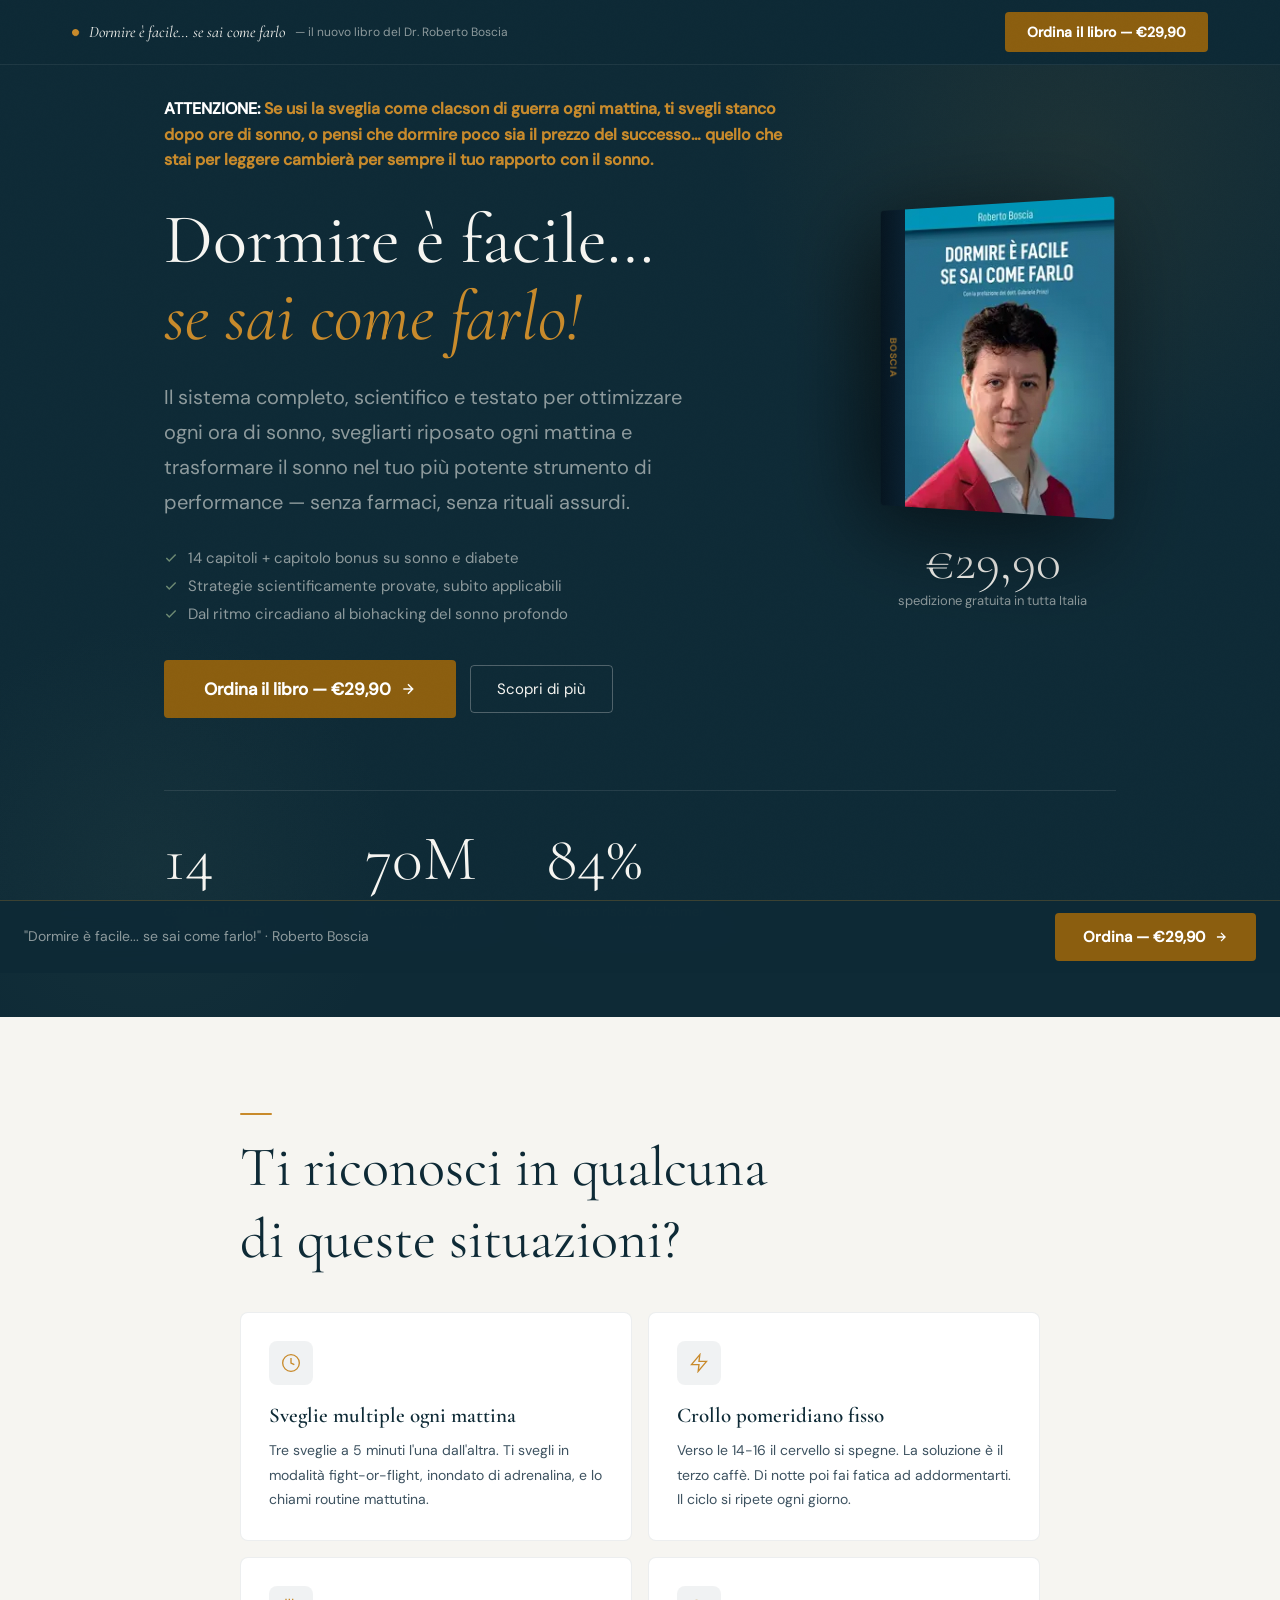
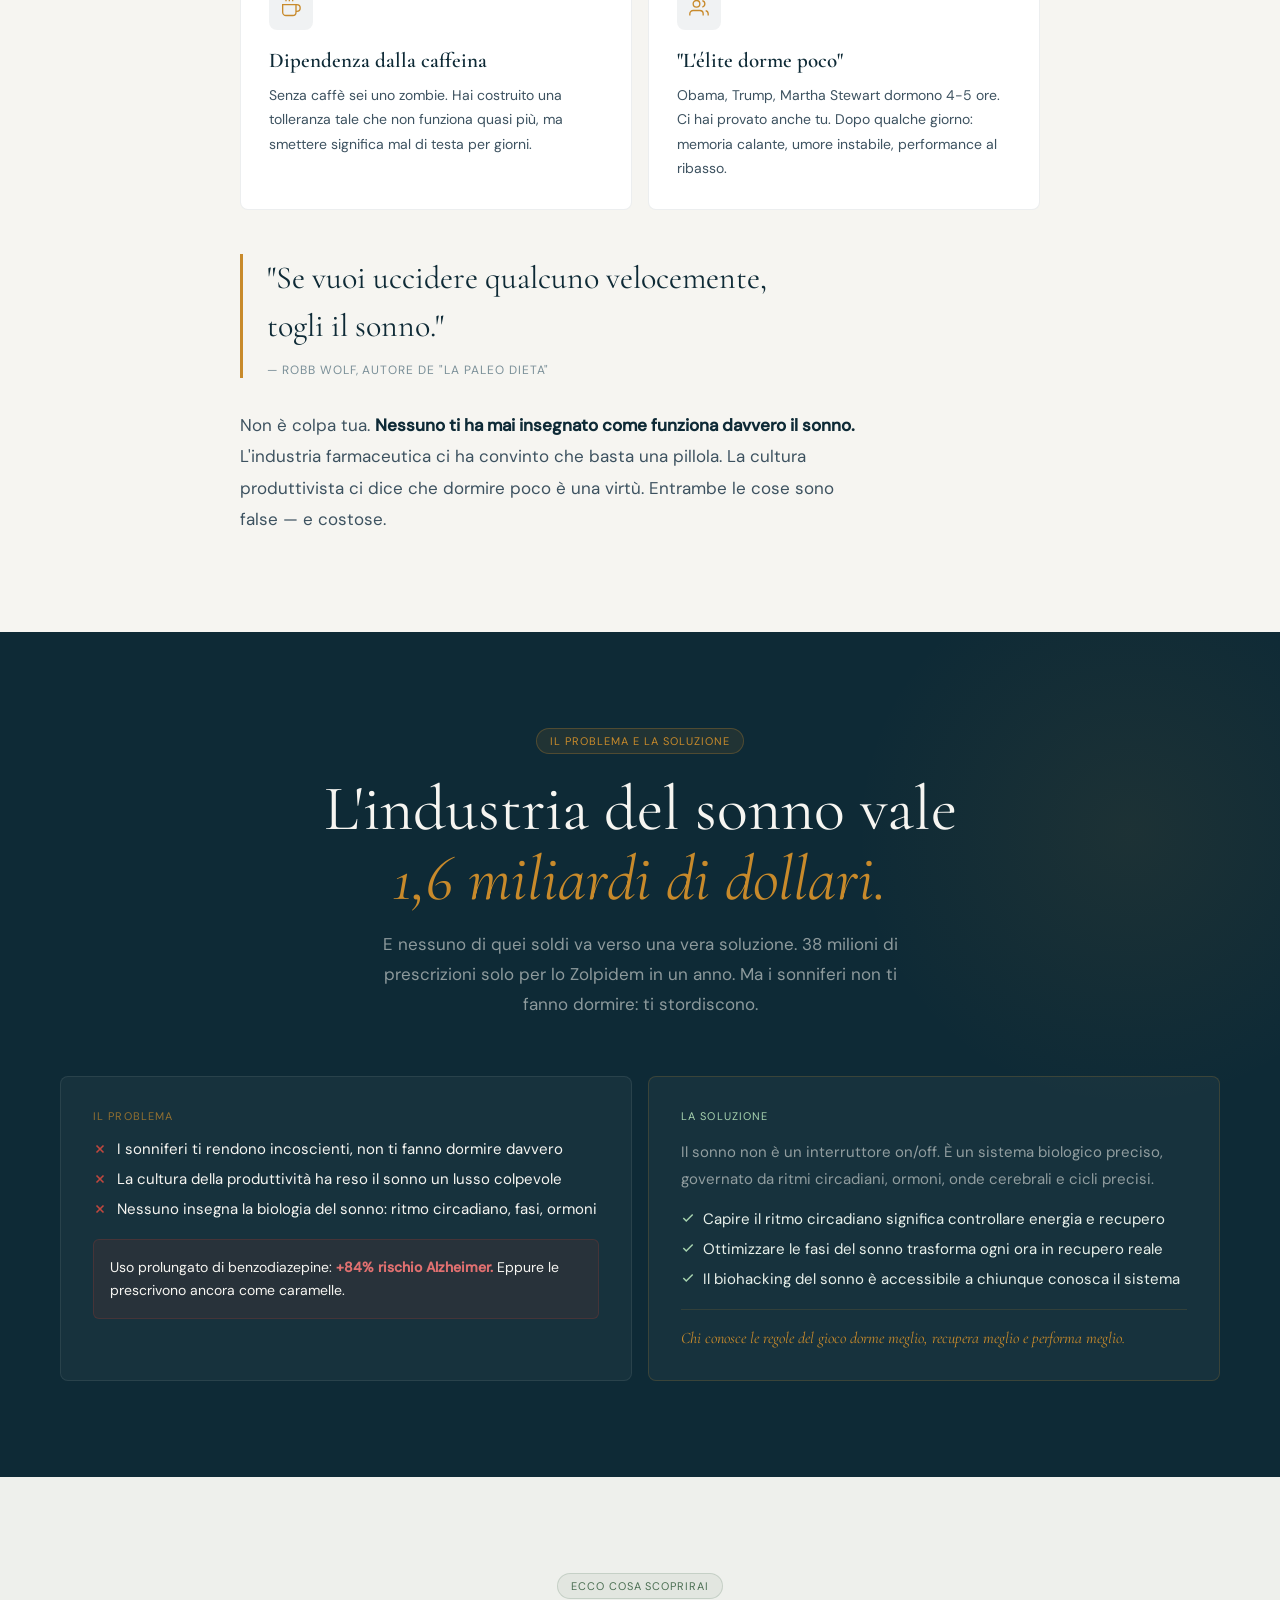
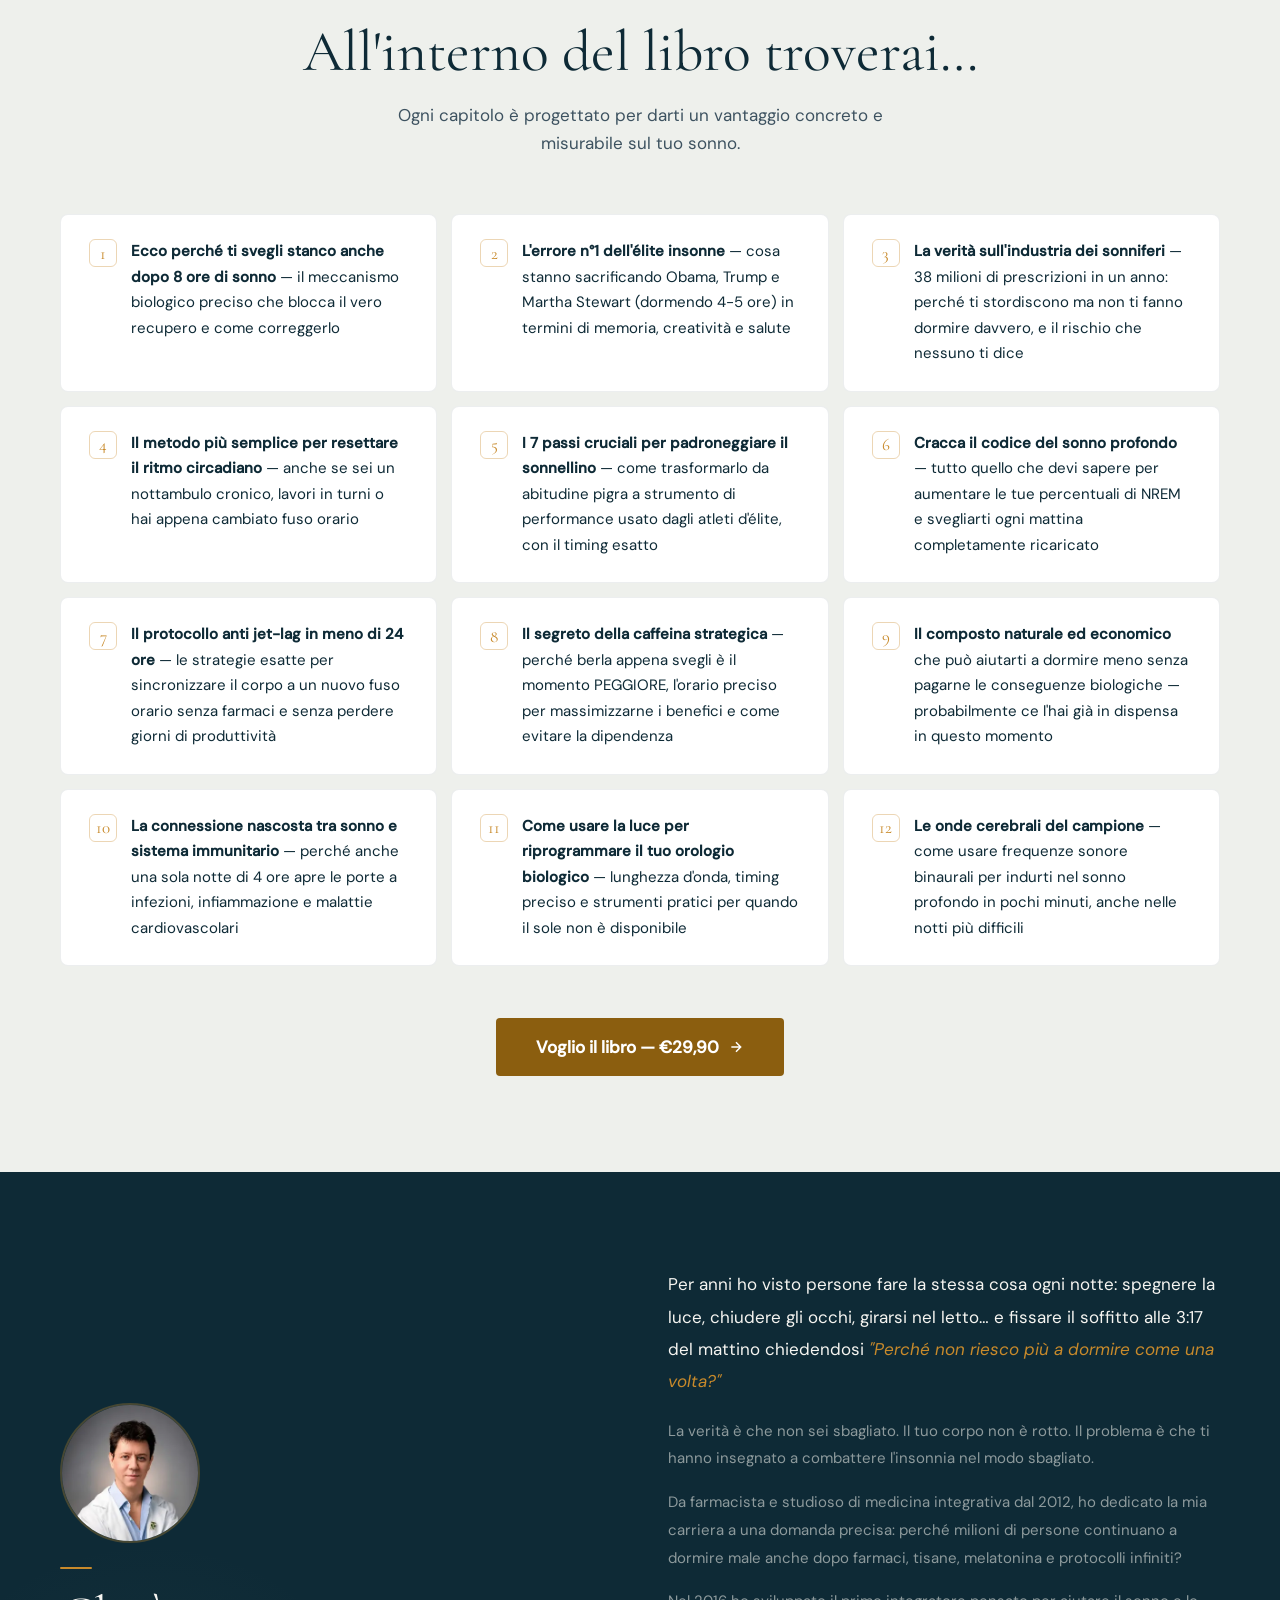
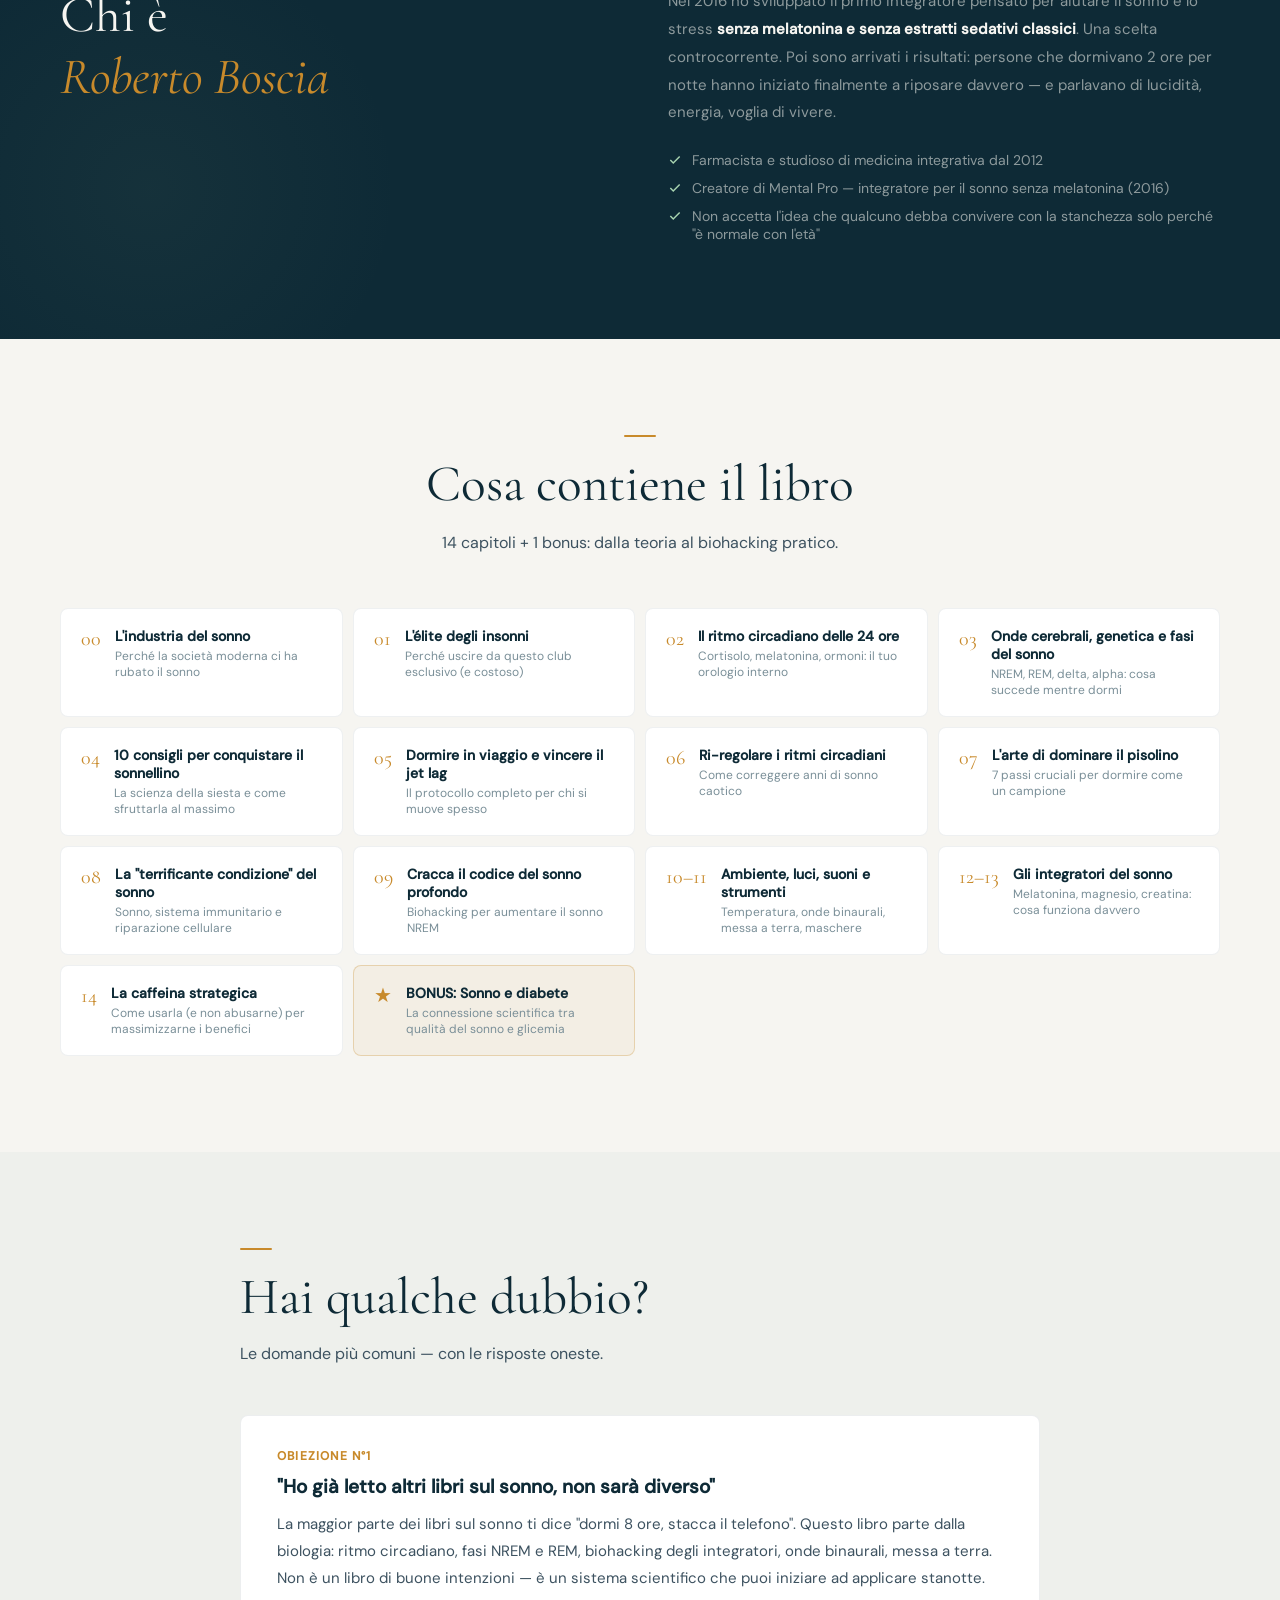
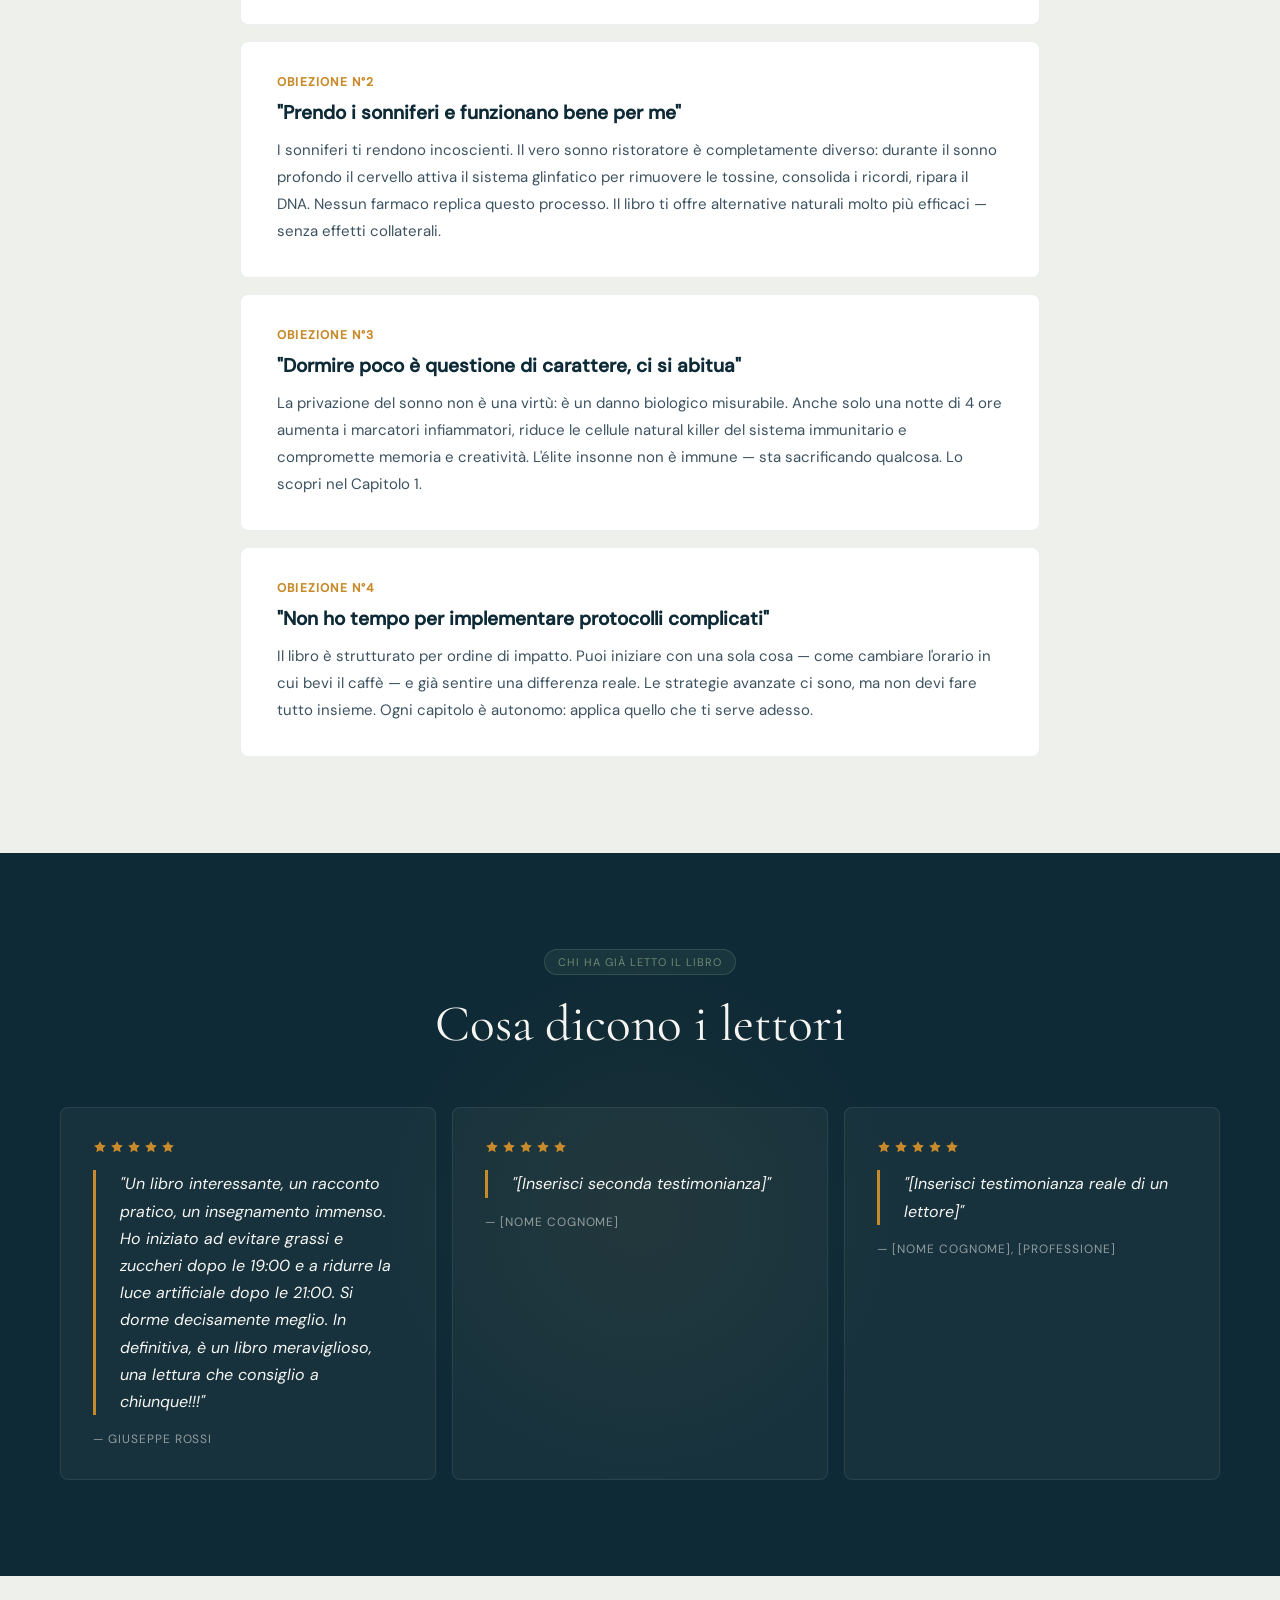
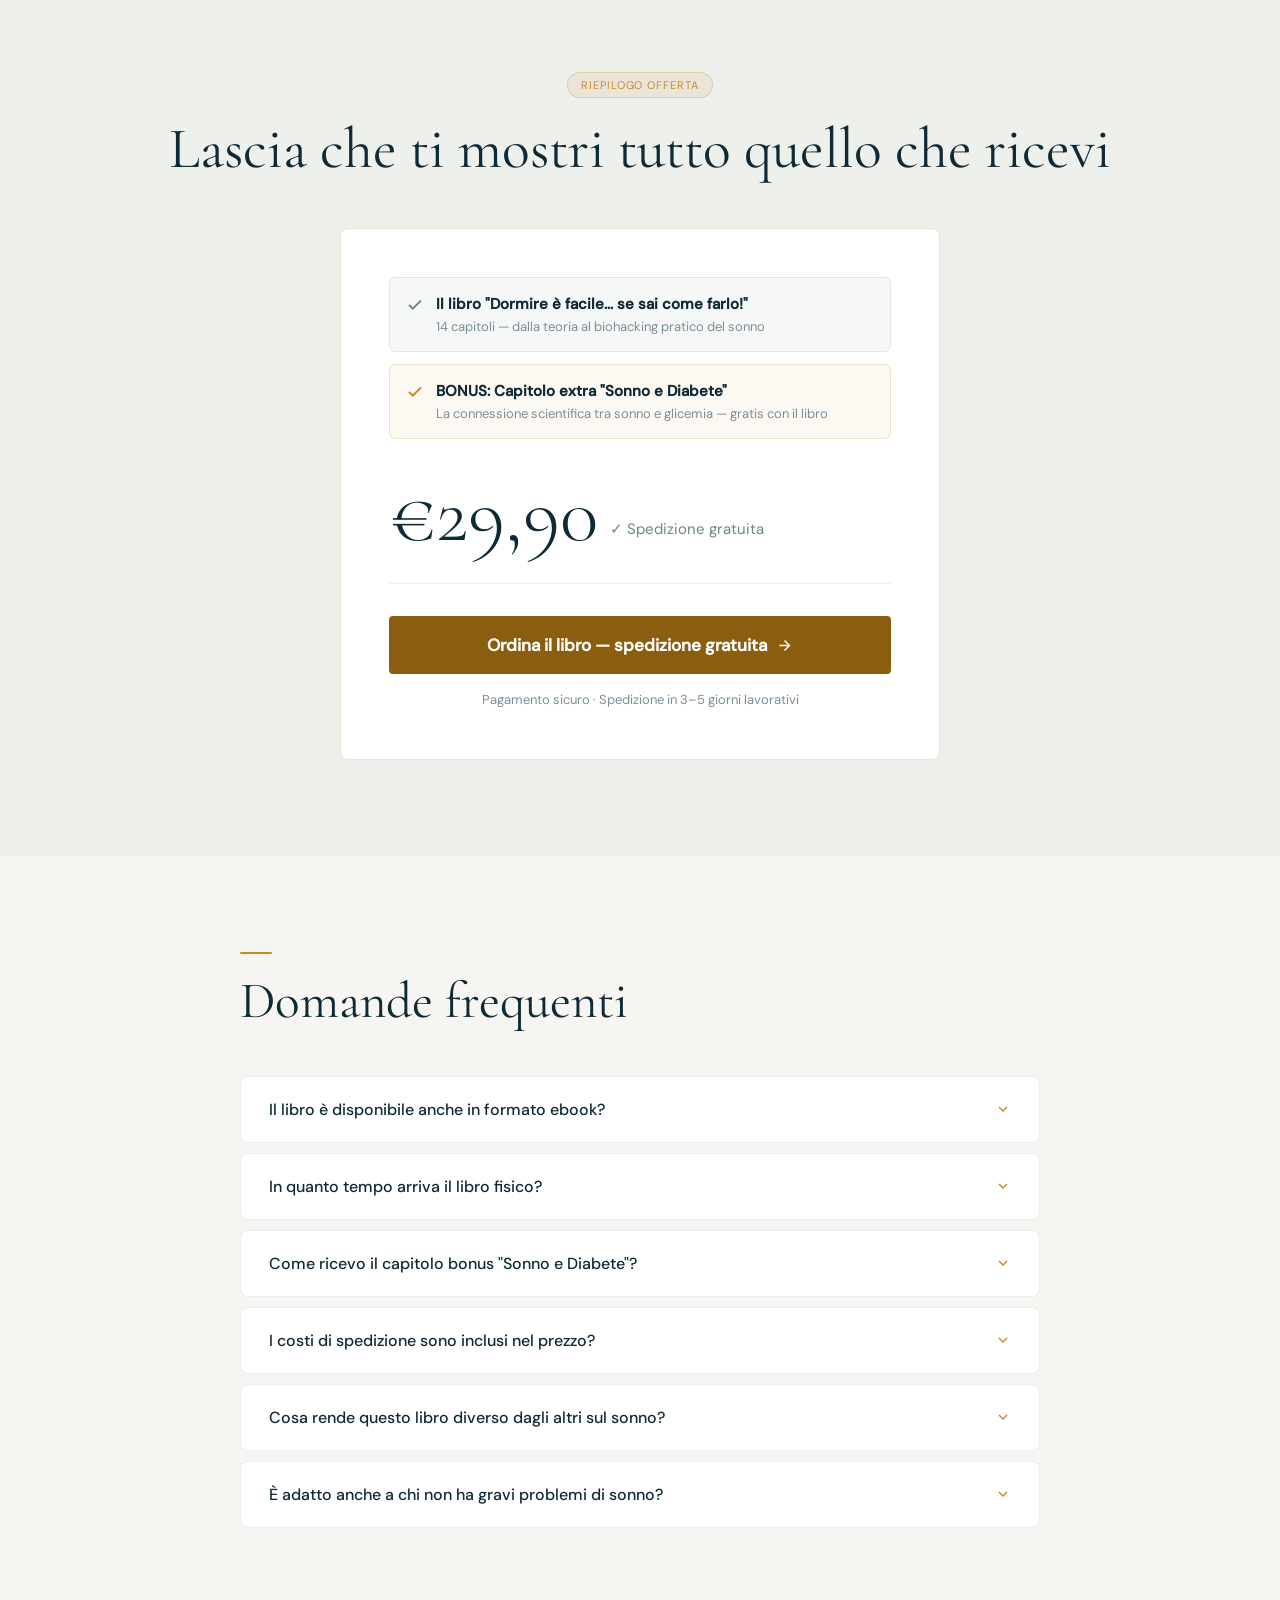
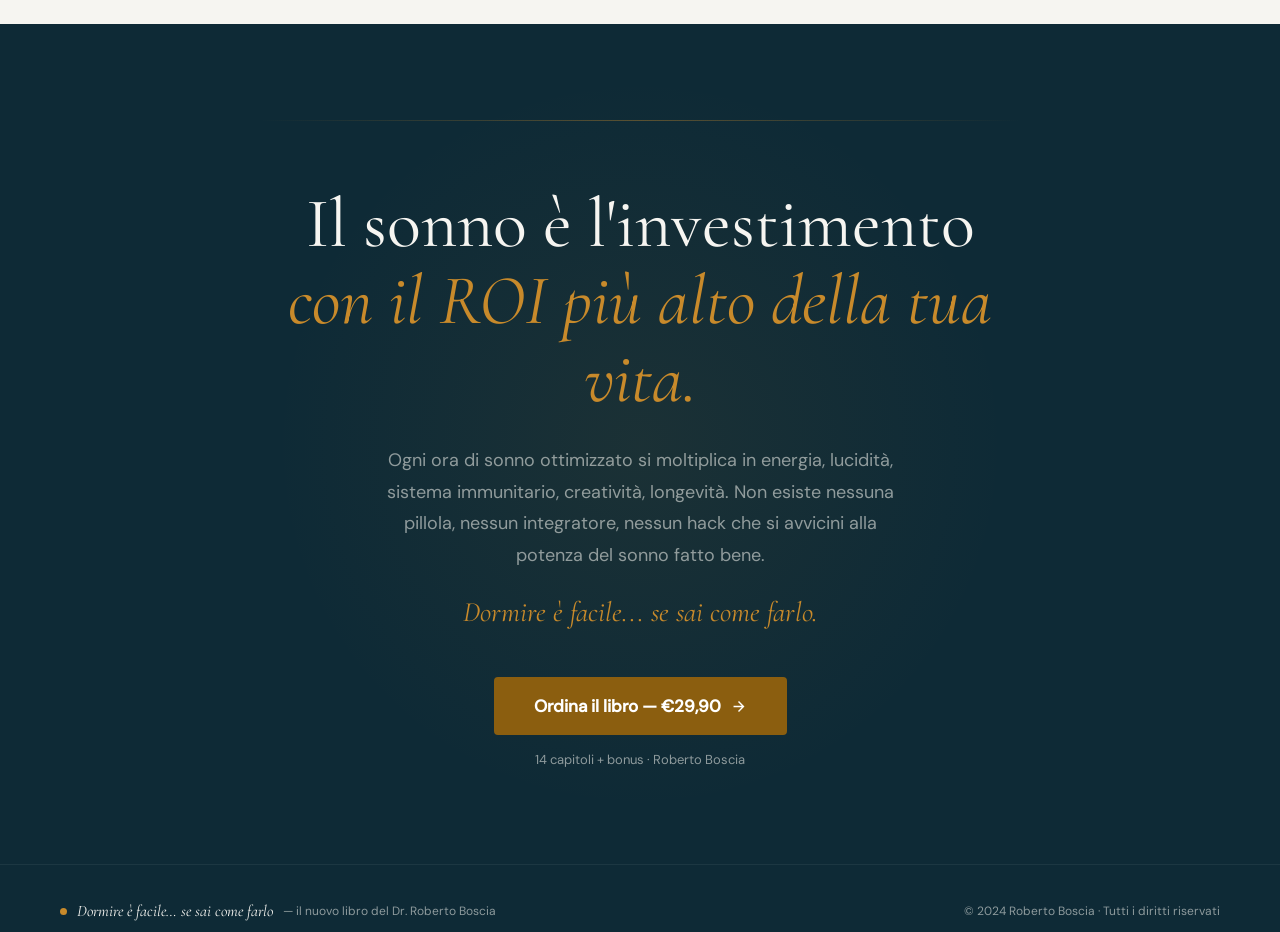
==== commit 5306671d: "Riduce preload a 2 font critici, font-display:optional per 600/italic" ====
--- a/index.html
+++ b/index.html
@@ -21,14 +21,11 @@
   <link rel="manifest" href="/site.webmanifest">
 
   <!-- Preload LCP image -->
-  <link rel="preload" as="image" href="images/book_cover-1x.webp" fetchpriority="high"
-        imagesrcset="images/book_cover-1x.webp 1x, images/book_cover.webp 2x">
-
-  <!-- Preload font critici (catena reale dal profiler) -->
+  <link rel="preload" as="image" href="images/book_cover.webp" fetchpriority="high">
+
+  <!-- Preload solo i 2 font above-the-fold critici -->
   <link rel="preload" as="font" type="font/woff2" href="fonts/cormorant-garamond-400-normal-latin.woff2" crossorigin>
-  <link rel="preload" as="font" type="font/woff2" href="fonts/cormorant-garamond-600-normal-latin.woff2" crossorigin>
   <link rel="preload" as="font" type="font/woff2" href="fonts/dm-sans-300-normal-latin.woff2" crossorigin>
-  <link rel="preload" as="font" type="font/woff2" href="fonts/dm-sans-300-italic-latin.woff2" crossorigin>
   <noscript><style>.e1,.e2,.e3,.e4,.e5,.e6{animation:none!important;opacity:1!important;transform:none!important;}.reveal{opacity:1!important;transform:none!important;}</style></noscript>
   <style>
     /* Self-hosted fonts */
@@ -44,14 +41,14 @@
     @font-face{font-family:'Cormorant Garamond';font-style:normal;font-weight:500;font-display:swap;src:url('fonts/cormorant-garamond-500-normal-latin.woff2') format('woff2');unicode-range:U+0000-00FF,U+0131,U+0152-0153,U+02BB-02BC,U+02C6,U+02DA,U+02DC,U+0304,U+0308,U+0329,U+2000-206F,U+20AC,U+2122,U+2191,U+2193,U+2212,U+2215,U+FEFF,U+FFFD;}
     @font-face{font-family:'Cormorant Garamond';font-style:italic;font-weight:500;font-display:swap;src:url('fonts/cormorant-garamond-500-italic-latin-ext.woff2') format('woff2');unicode-range:U+0100-02BA,U+02BD-02C5,U+02C7-02CC,U+02CE-02D7,U+02DD-02FF,U+0304,U+0308,U+0329,U+1D00-1DBF,U+1E00-1E9F,U+1EF2-1EFF,U+2020,U+20A0-20AB,U+20AD-20C0,U+2113,U+2C60-2C7F,U+A720-A7FF;}
     @font-face{font-family:'Cormorant Garamond';font-style:italic;font-weight:500;font-display:swap;src:url('fonts/cormorant-garamond-500-italic-latin.woff2') format('woff2');unicode-range:U+0000-00FF,U+0131,U+0152-0153,U+02BB-02BC,U+02C6,U+02DA,U+02DC,U+0304,U+0308,U+0329,U+2000-206F,U+20AC,U+2122,U+2191,U+2193,U+2212,U+2215,U+FEFF,U+FFFD;}
-    @font-face{font-family:'Cormorant Garamond';font-style:normal;font-weight:600;font-display:swap;src:url('fonts/cormorant-garamond-600-normal-latin-ext.woff2') format('woff2');unicode-range:U+0100-02BA,U+02BD-02C5,U+02C7-02CC,U+02CE-02D7,U+02DD-02FF,U+0304,U+0308,U+0329,U+1D00-1DBF,U+1E00-1E9F,U+1EF2-1EFF,U+2020,U+20A0-20AB,U+20AD-20C0,U+2113,U+2C60-2C7F,U+A720-A7FF;}
-    @font-face{font-family:'Cormorant Garamond';font-style:normal;font-weight:600;font-display:swap;src:url('fonts/cormorant-garamond-600-normal-latin.woff2') format('woff2');unicode-range:U+0000-00FF,U+0131,U+0152-0153,U+02BB-02BC,U+02C6,U+02DA,U+02DC,U+0304,U+0308,U+0329,U+2000-206F,U+20AC,U+2122,U+2191,U+2193,U+2212,U+2215,U+FEFF,U+FFFD;}
-    @font-face{font-family:'Cormorant Garamond';font-style:italic;font-weight:600;font-display:swap;src:url('fonts/cormorant-garamond-600-italic-latin-ext.woff2') format('woff2');unicode-range:U+0100-02BA,U+02BD-02C5,U+02C7-02CC,U+02CE-02D7,U+02DD-02FF,U+0304,U+0308,U+0329,U+1D00-1DBF,U+1E00-1E9F,U+1EF2-1EFF,U+2020,U+20A0-20AB,U+20AD-20C0,U+2113,U+2C60-2C7F,U+A720-A7FF;}
-    @font-face{font-family:'Cormorant Garamond';font-style:italic;font-weight:600;font-display:swap;src:url('fonts/cormorant-garamond-600-italic-latin.woff2') format('woff2');unicode-range:U+0000-00FF,U+0131,U+0152-0153,U+02BB-02BC,U+02C6,U+02DA,U+02DC,U+0304,U+0308,U+0329,U+2000-206F,U+20AC,U+2122,U+2191,U+2193,U+2212,U+2215,U+FEFF,U+FFFD;}
+    @font-face{font-family:'Cormorant Garamond';font-style:normal;font-weight:600;font-display:optional;src:url('fonts/cormorant-garamond-600-normal-latin-ext.woff2') format('woff2');unicode-range:U+0100-02BA,U+02BD-02C5,U+02C7-02CC,U+02CE-02D7,U+02DD-02FF,U+0304,U+0308,U+0329,U+1D00-1DBF,U+1E00-1E9F,U+1EF2-1EFF,U+2020,U+20A0-20AB,U+20AD-20C0,U+2113,U+2C60-2C7F,U+A720-A7FF;}
+    @font-face{font-family:'Cormorant Garamond';font-style:normal;font-weight:600;font-display:optional;src:url('fonts/cormorant-garamond-600-normal-latin.woff2') format('woff2');unicode-range:U+0000-00FF,U+0131,U+0152-0153,U+02BB-02BC,U+02C6,U+02DA,U+02DC,U+0304,U+0308,U+0329,U+2000-206F,U+20AC,U+2122,U+2191,U+2193,U+2212,U+2215,U+FEFF,U+FFFD;}
+    @font-face{font-family:'Cormorant Garamond';font-style:italic;font-weight:600;font-display:optional;src:url('fonts/cormorant-garamond-600-italic-latin-ext.woff2') format('woff2');unicode-range:U+0100-02BA,U+02BD-02C5,U+02C7-02CC,U+02CE-02D7,U+02DD-02FF,U+0304,U+0308,U+0329,U+1D00-1DBF,U+1E00-1E9F,U+1EF2-1EFF,U+2020,U+20A0-20AB,U+20AD-20C0,U+2113,U+2C60-2C7F,U+A720-A7FF;}
+    @font-face{font-family:'Cormorant Garamond';font-style:italic;font-weight:600;font-display:optional;src:url('fonts/cormorant-garamond-600-italic-latin.woff2') format('woff2');unicode-range:U+0000-00FF,U+0131,U+0152-0153,U+02BB-02BC,U+02C6,U+02DA,U+02DC,U+0304,U+0308,U+0329,U+2000-206F,U+20AC,U+2122,U+2191,U+2193,U+2212,U+2215,U+FEFF,U+FFFD;}
     @font-face{font-family:'DM Sans';font-style:normal;font-weight:300 500;font-display:swap;src:url('fonts/dm-sans-300-normal-latin-ext.woff2') format('woff2');unicode-range:U+0100-02BA,U+02BD-02C5,U+02C7-02CC,U+02CE-02D7,U+02DD-02FF,U+0304,U+0308,U+0329,U+1D00-1DBF,U+1E00-1E9F,U+1EF2-1EFF,U+2020,U+20A0-20AB,U+20AD-20C0,U+2113,U+2C60-2C7F,U+A720-A7FF;}
     @font-face{font-family:'DM Sans';font-style:normal;font-weight:300 500;font-display:swap;src:url('fonts/dm-sans-300-normal-latin.woff2') format('woff2');unicode-range:U+0000-00FF,U+0131,U+0152-0153,U+02BB-02BC,U+02C6,U+02DA,U+02DC,U+0304,U+0308,U+0329,U+2000-206F,U+20AC,U+2122,U+2191,U+2193,U+2212,U+2215,U+FEFF,U+FFFD;}
-    @font-face{font-family:'DM Sans';font-style:italic;font-weight:300 500;font-display:swap;src:url('fonts/dm-sans-300-italic-latin-ext.woff2') format('woff2');unicode-range:U+0100-02BA,U+02BD-02C5,U+02C7-02CC,U+02CE-02D7,U+02DD-02FF,U+0304,U+0308,U+0329,U+1D00-1DBF,U+1E00-1E9F,U+1EF2-1EFF,U+2020,U+20A0-20AB,U+20AD-20C0,U+2113,U+2C60-2C7F,U+A720-A7FF;}
-    @font-face{font-family:'DM Sans';font-style:italic;font-weight:300 500;font-display:swap;src:url('fonts/dm-sans-300-italic-latin.woff2') format('woff2');unicode-range:U+0000-00FF,U+0131,U+0152-0153,U+02BB-02BC,U+02C6,U+02DA,U+02DC,U+0304,U+0308,U+0329,U+2000-206F,U+20AC,U+2122,U+2191,U+2193,U+2212,U+2215,U+FEFF,U+FFFD;}
+    @font-face{font-family:'DM Sans';font-style:italic;font-weight:300 500;font-display:optional;src:url('fonts/dm-sans-300-italic-latin-ext.woff2') format('woff2');unicode-range:U+0100-02BA,U+02BD-02C5,U+02C7-02CC,U+02CE-02D7,U+02DD-02FF,U+0304,U+0308,U+0329,U+1D00-1DBF,U+1E00-1E9F,U+1EF2-1EFF,U+2020,U+20A0-20AB,U+20AD-20C0,U+2113,U+2C60-2C7F,U+A720-A7FF;}
+    @font-face{font-family:'DM Sans';font-style:italic;font-weight:300 500;font-display:optional;src:url('fonts/dm-sans-300-italic-latin.woff2') format('woff2');unicode-range:U+0000-00FF,U+0131,U+0152-0153,U+02BB-02BC,U+02C6,U+02DA,U+02DC,U+0304,U+0308,U+0329,U+2000-206F,U+20AC,U+2122,U+2191,U+2193,U+2212,U+2215,U+FEFF,U+FFFD;}
 
     :root {
       --petrol:#0E2A36; --slate:#2F4652; --bg:#F6F5F1; --white:#FFFFFF;
@@ -212,8 +209,7 @@
           <div class="book-3d">
             <div class="book-spine">BOSCIA</div>
             <div class="book-front">
-              <img src="images/book_cover-1x.webp"
-                   srcset="images/book_cover-1x.webp 1x, images/book_cover.webp 2x"
+              <img src="images/book_cover.webp"
                    alt="Dormire è facile se sai come farlo — Roberto Boscia"
                    width="220" height="308" fetchpriority="high" decoding="async">
             </div>
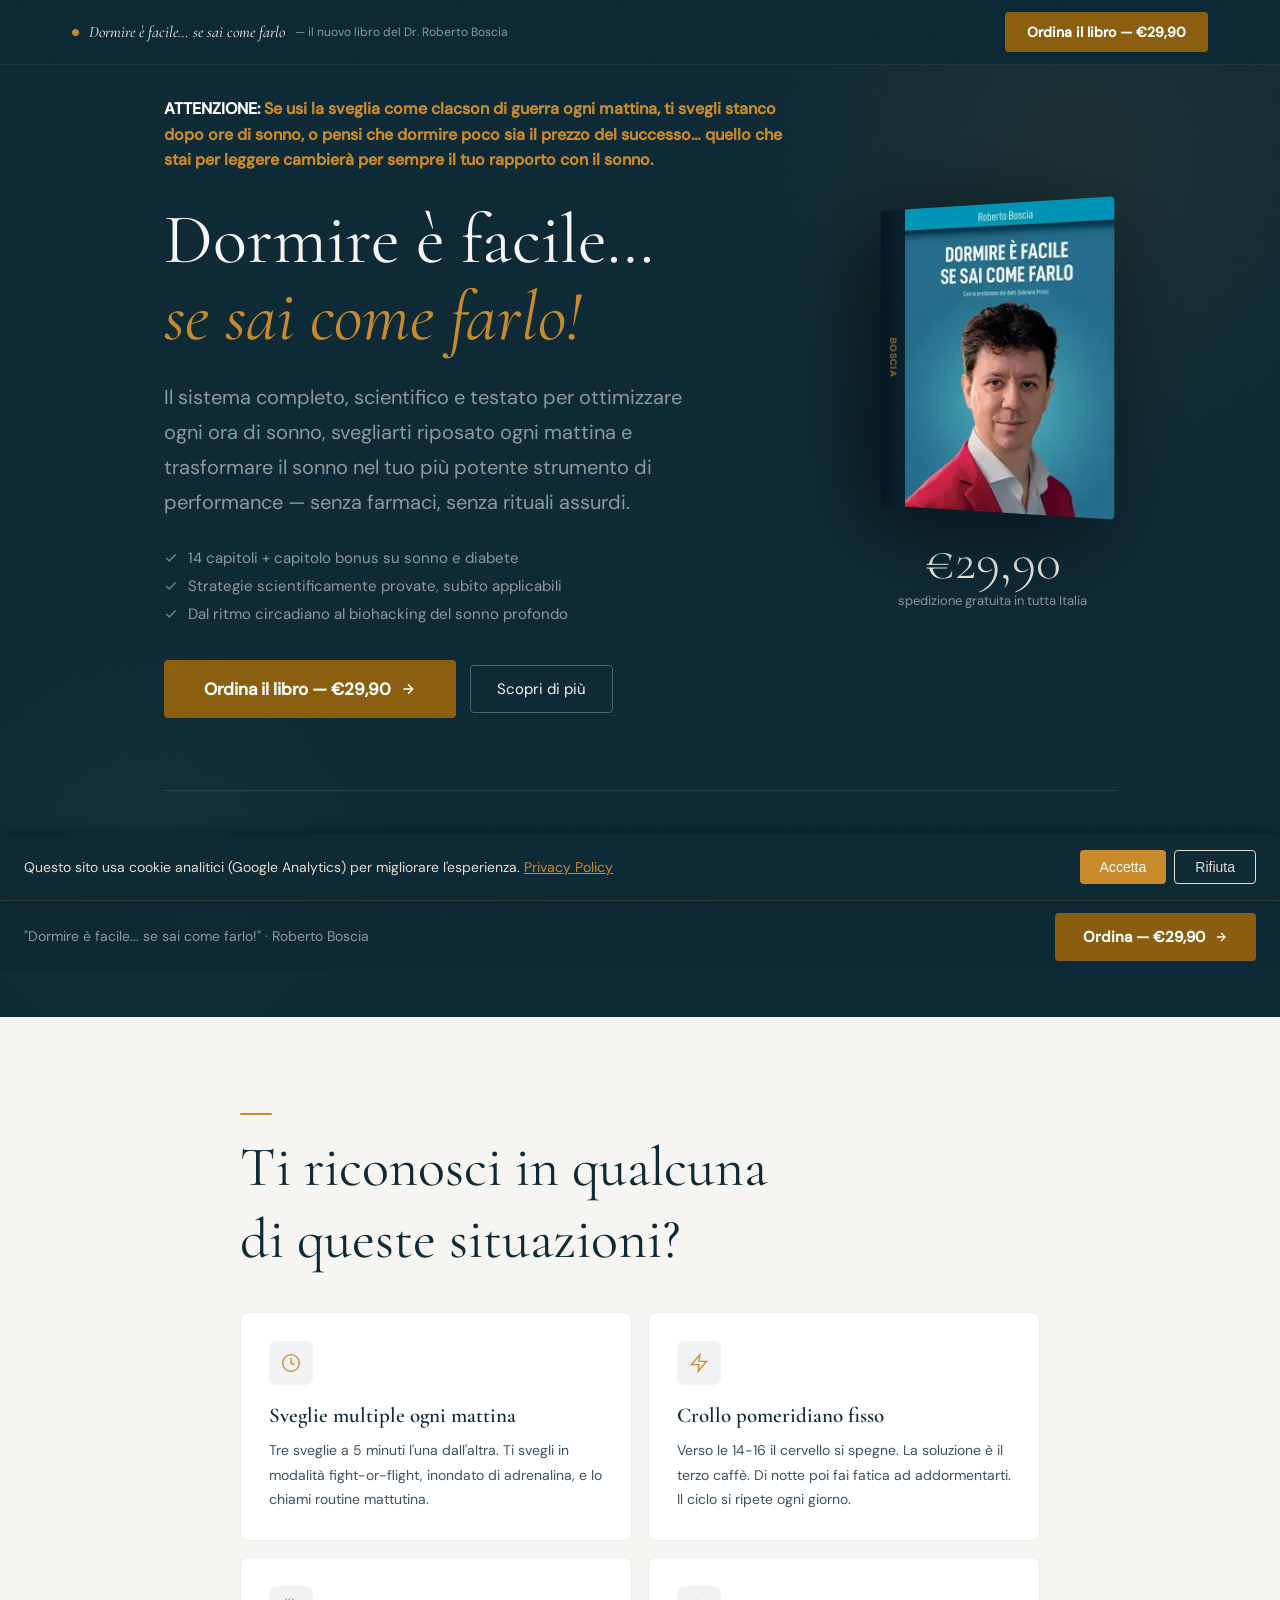
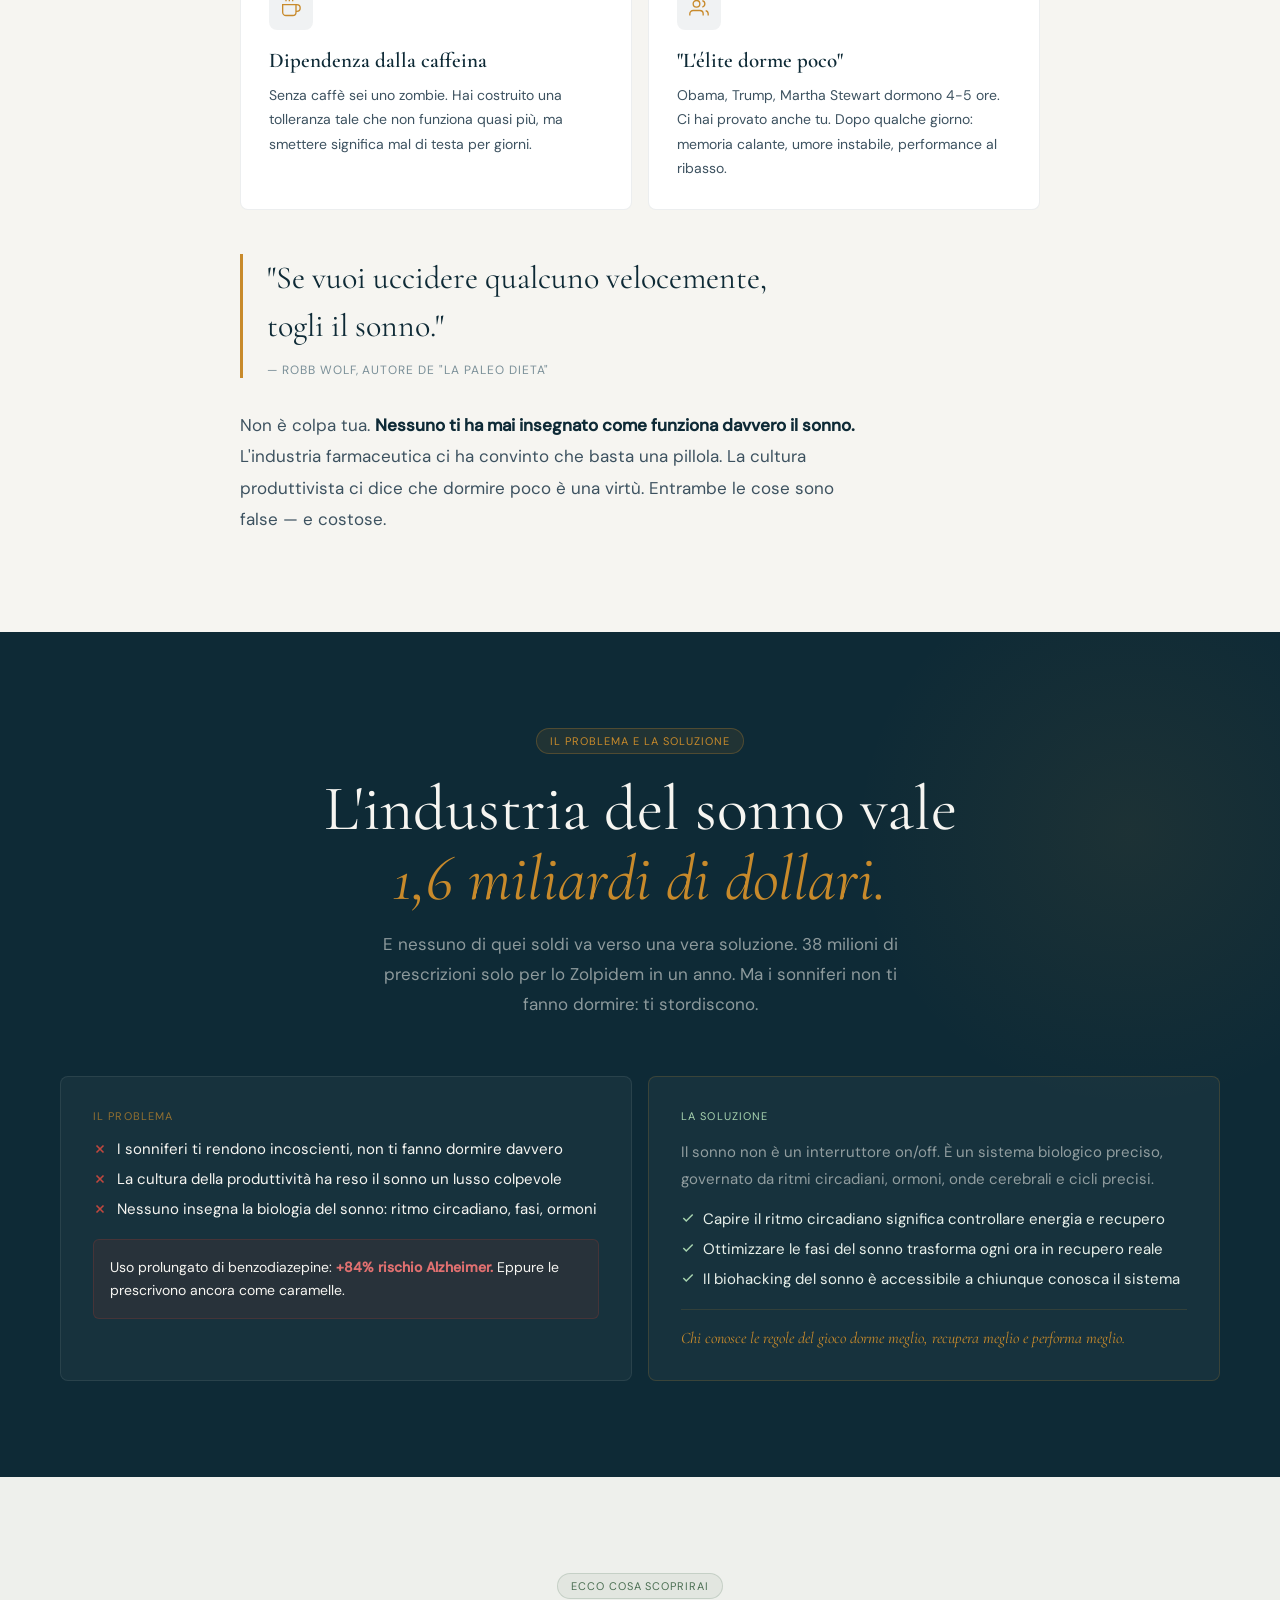
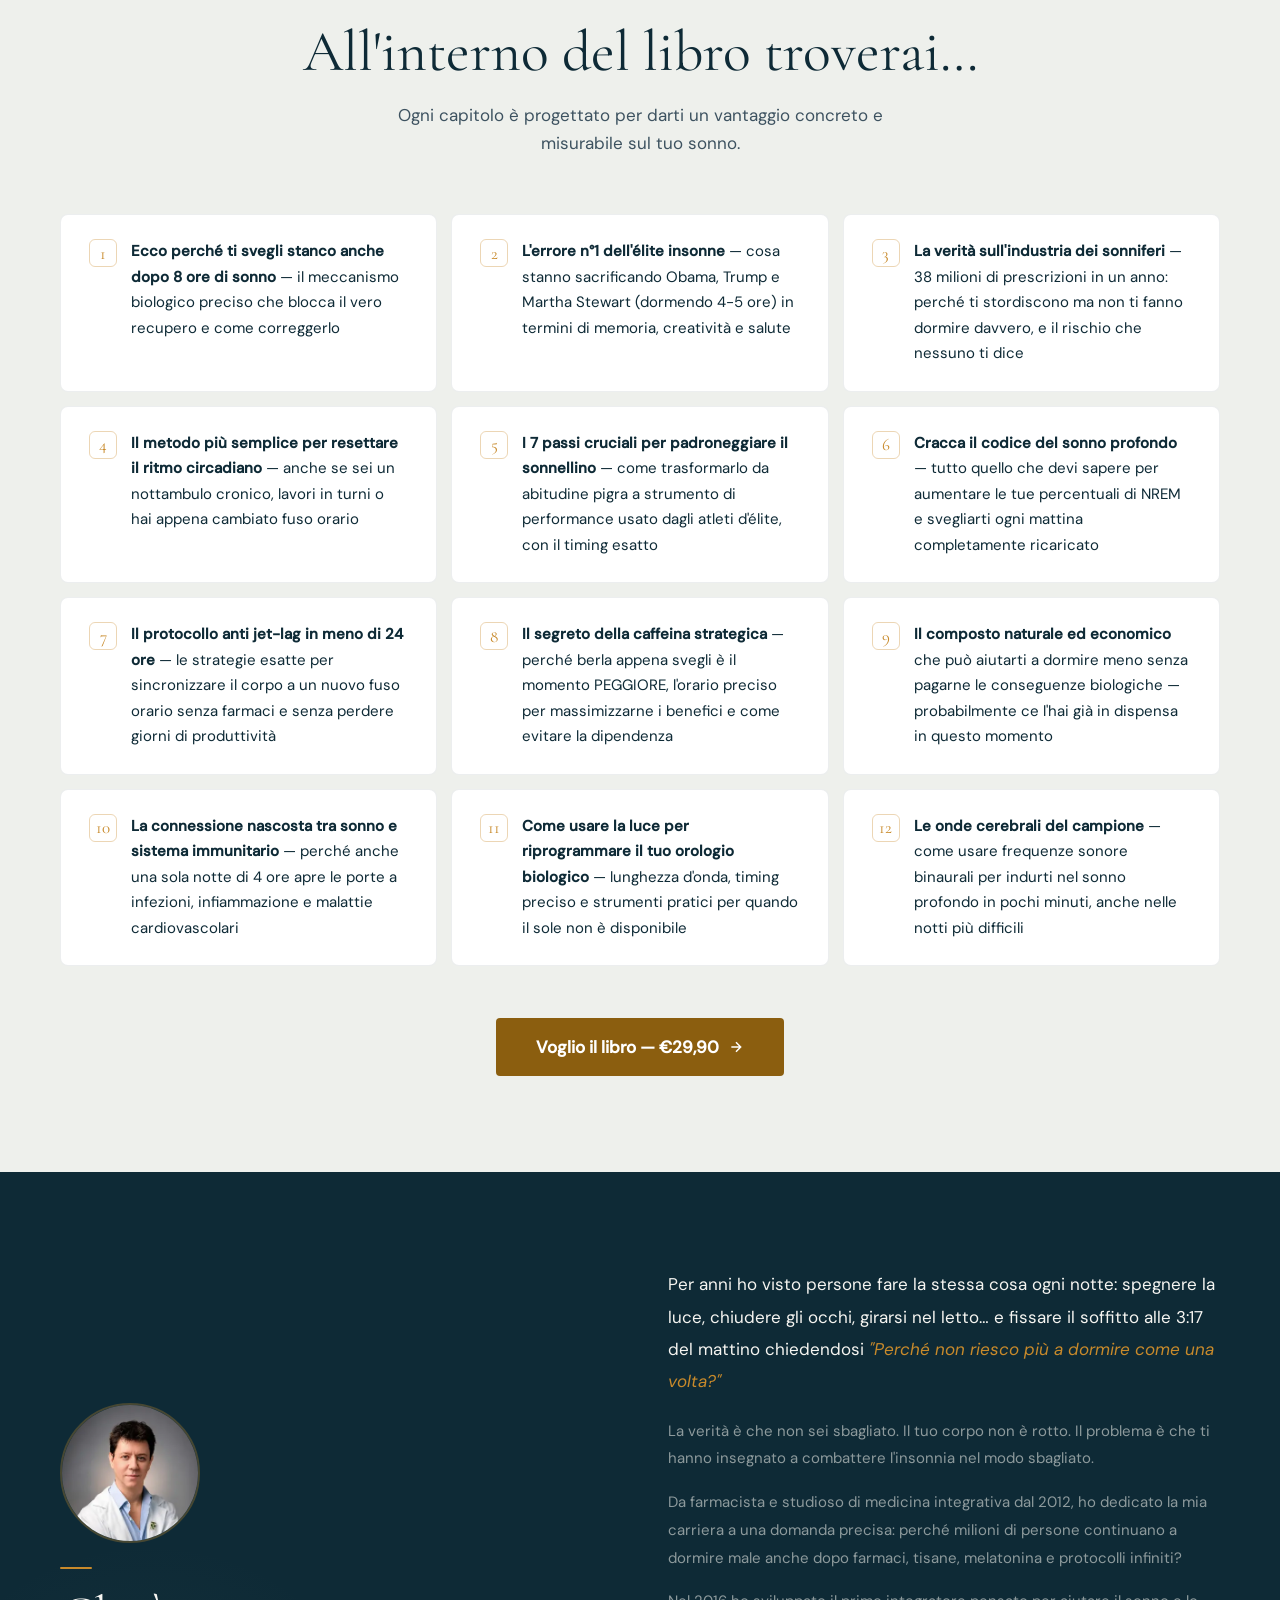
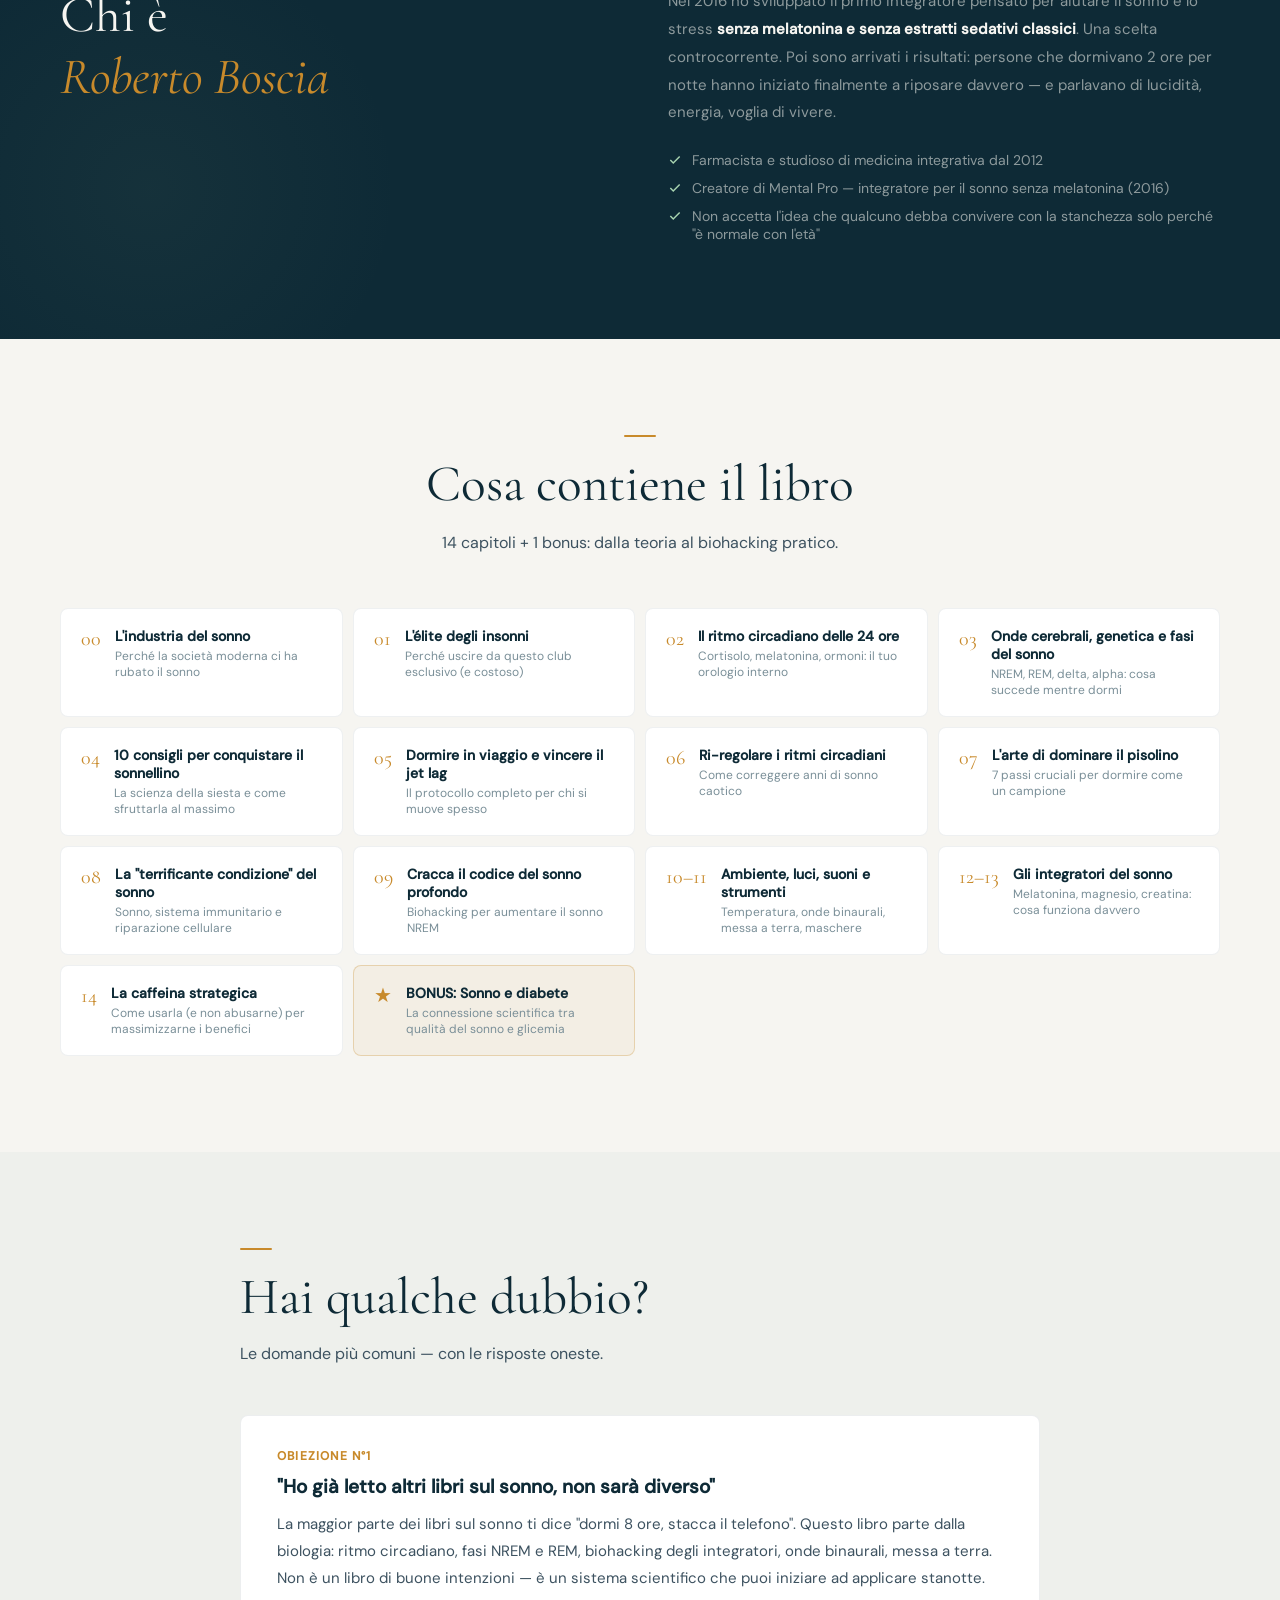
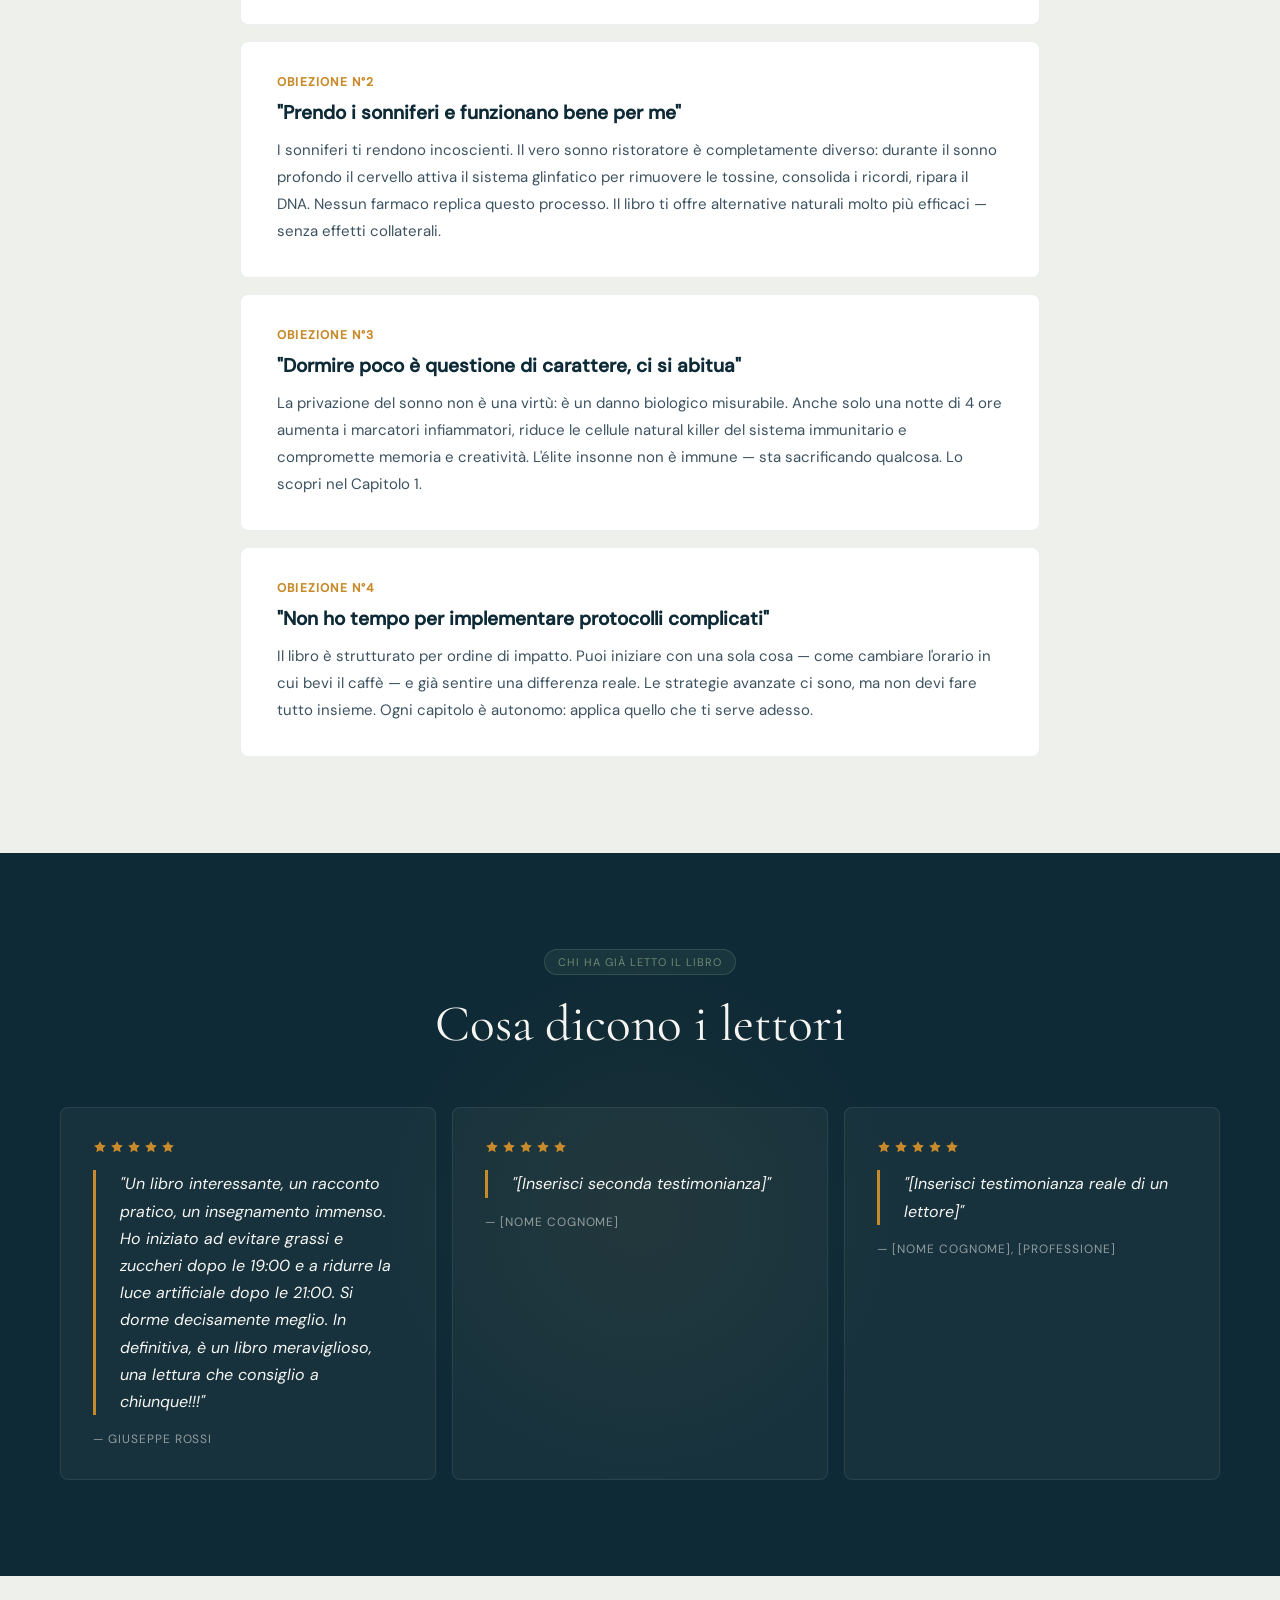
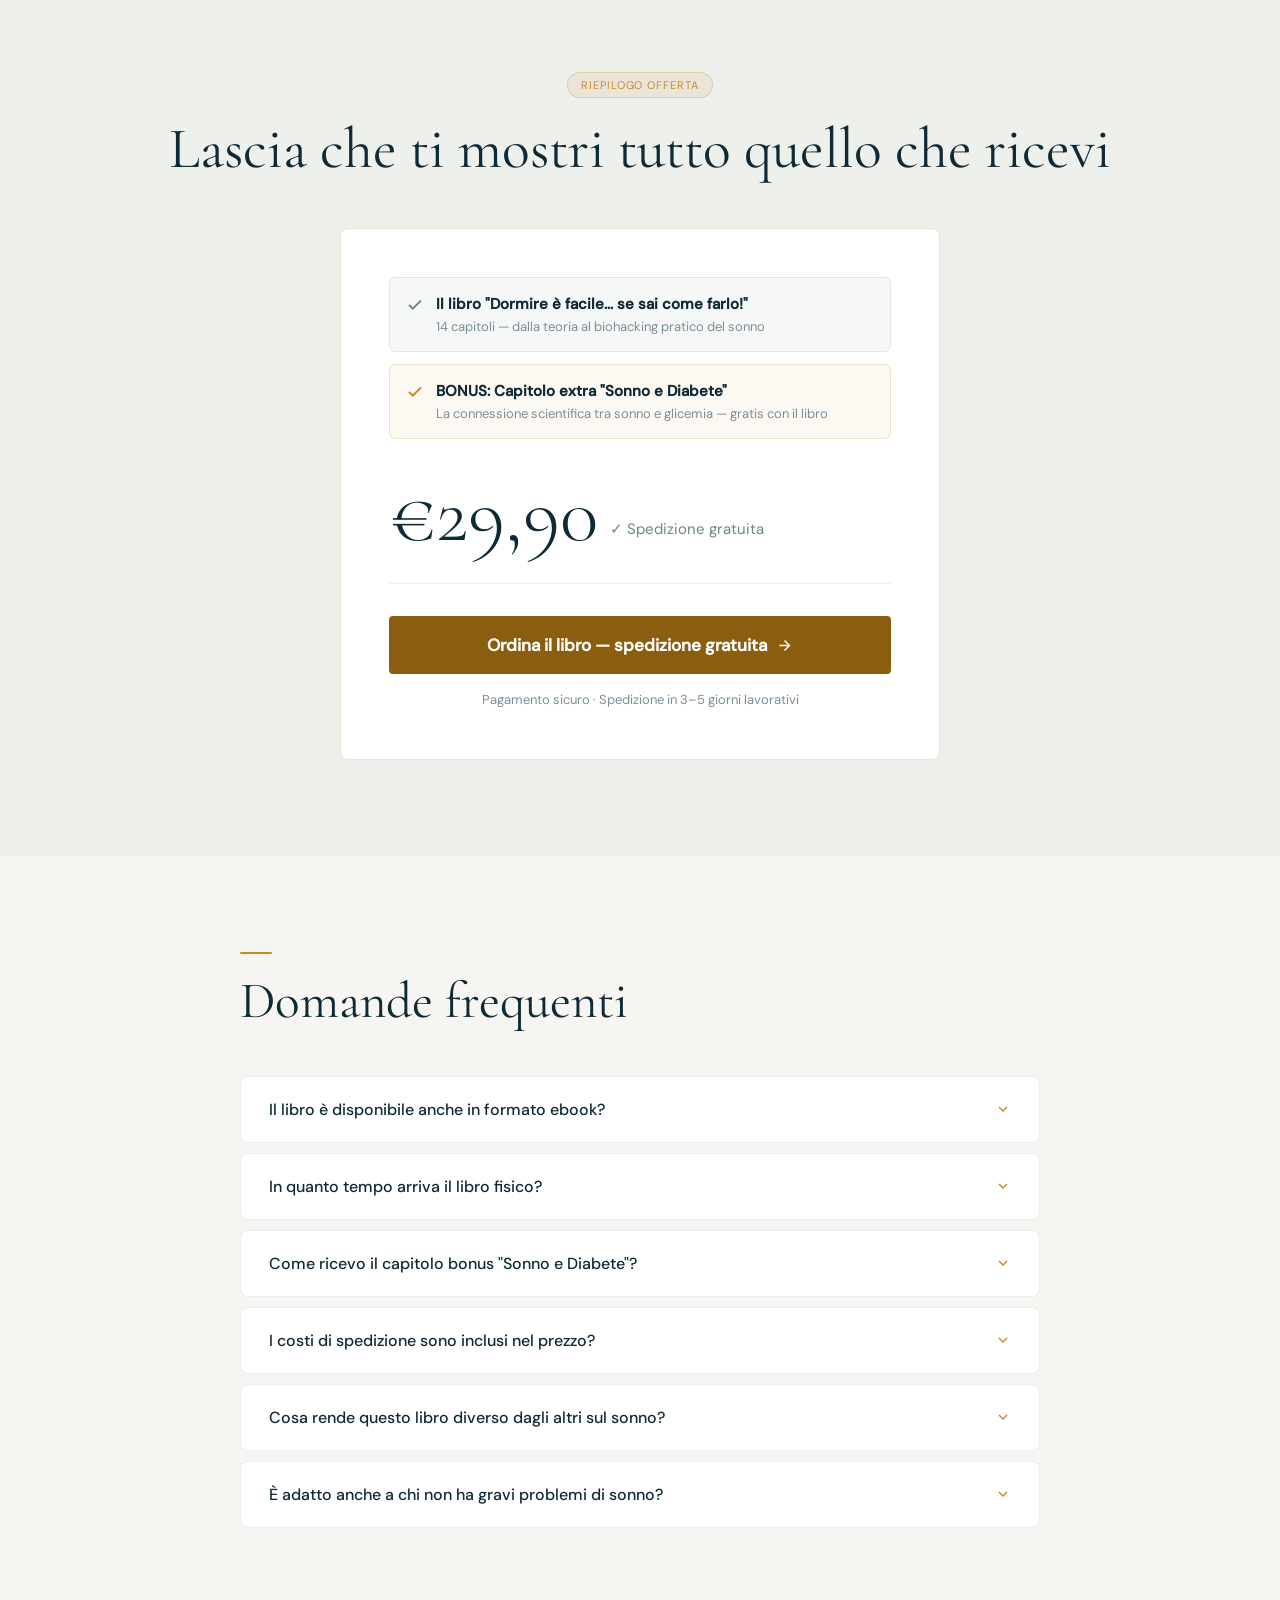
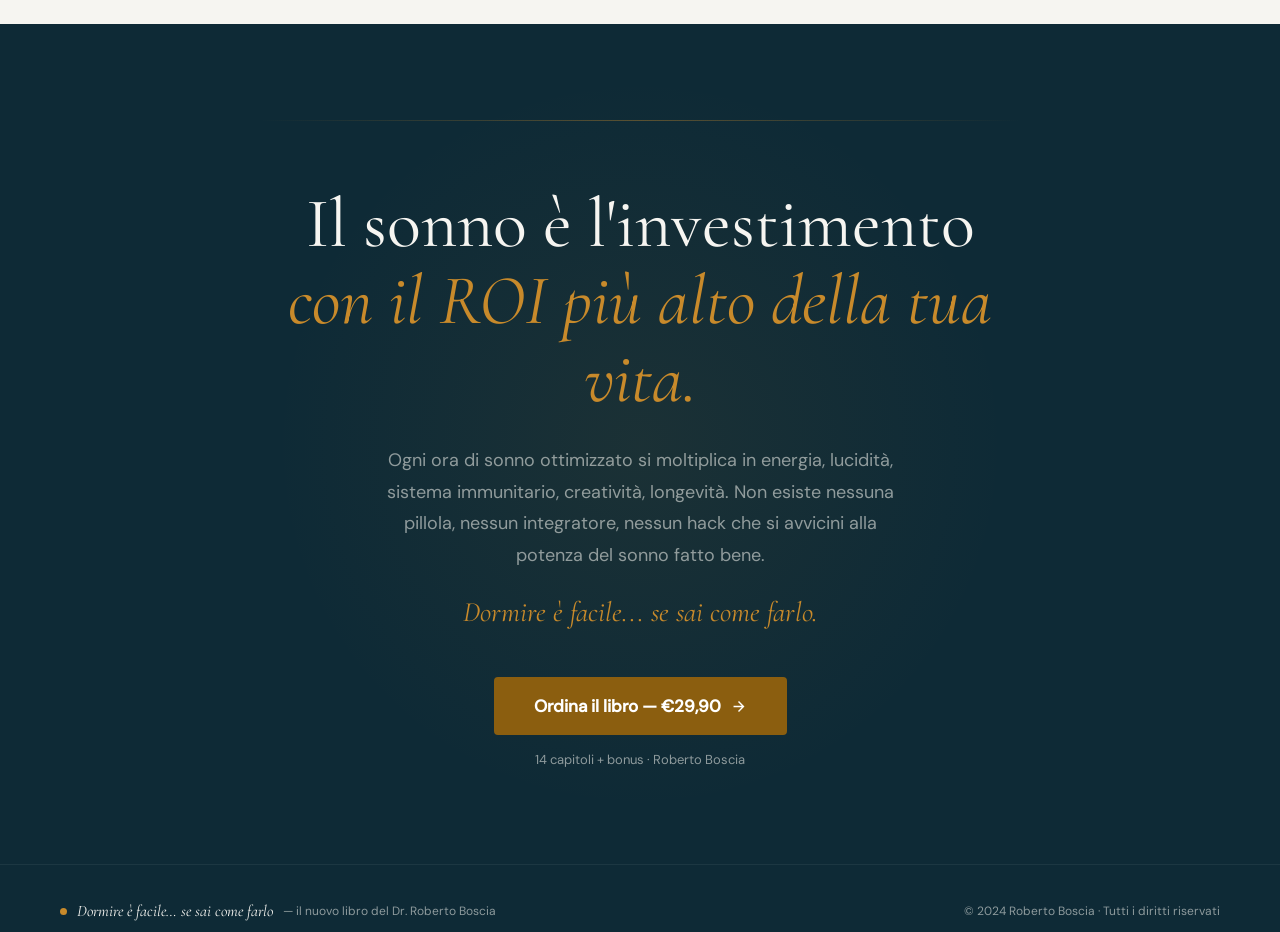
==== commit 0dbcb28b: "Aggiunge cookie consent banner GDPR e pagina Privacy Policy" ====
--- a/index.html
+++ b/index.html
@@ -1025,30 +1025,56 @@
 }
 </script>
 
-<!-- GA4 caricamento differito — sostituisci G-XXXXXXXXXX con il tuo Measurement ID -->
+<!-- Cookie Consent Banner -->
+<div id="cookie-banner" style="display:none;position:fixed;bottom:0;left:0;right:0;z-index:9999;background:#0E2A36;color:#e8dcc8;padding:1rem 1.5rem;font-family:'DM Sans',sans-serif;font-size:.875rem;box-shadow:0 -2px 12px rgba(0,0,0,.3);align-items:center;gap:1rem;flex-wrap:wrap;">
+  <p style="margin:0;flex:1;min-width:200px;">Questo sito usa cookie analitici (Google Analytics) per migliorare l'esperienza. <a href="/privacy.html" style="color:#C88A2B;text-decoration:underline;">Privacy Policy</a></p>
+  <div style="display:flex;gap:.5rem;flex-shrink:0;">
+    <button id="cookie-accept" style="background:#C88A2B;color:#fff;border:none;padding:.5rem 1.25rem;border-radius:4px;cursor:pointer;font-size:.875rem;font-weight:500;">Accetta</button>
+    <button id="cookie-reject" style="background:transparent;color:#e8dcc8;border:1px solid #e8dcc8;padding:.5rem 1.25rem;border-radius:4px;cursor:pointer;font-size:.875rem;">Rifiuta</button>
+  </div>
+</div>
+
+<!-- GA4 — carica solo dopo consenso cookie -->
 <script>
 (function(){
-  var loaded = false;
+  var CONSENT_KEY = 'df_cookie_consent';
+
   function loadGA(){
-    if(loaded) return;
-    loaded = true;
     var s = document.createElement('script');
-    s.src = 'https://www.googletagmanager.com/gtag/js?id=G-XXXXXXXXXX';
+    s.src = 'https://www.googletagmanager.com/gtag/js?id=G-LKPFXV9CWT';
     s.async = true;
     document.head.appendChild(s);
     window.dataLayer = window.dataLayer || [];
     function gtag(){dataLayer.push(arguments);}
     window.gtag = gtag;
     gtag('js', new Date());
-    gtag('config', 'G-XXXXXXXXXX', {
+    gtag('config', 'G-LKPFXV9CWT', {
       anonymize_ip: true,
       cookie_flags: 'SameSite=None;Secure'
     });
   }
-  ['click','scroll','keydown','touchstart'].forEach(function(e){
-    document.addEventListener(e, loadGA, {once:true, passive:true});
-  });
-  setTimeout(loadGA, 3000);
+
+  function hideBanner(){
+    var b = document.getElementById('cookie-banner');
+    if(b) b.style.display = 'none';
+  }
+
+  var consent = localStorage.getItem(CONSENT_KEY);
+  if(consent === 'accepted'){
+    loadGA();
+  } else if(consent === null){
+    var banner = document.getElementById('cookie-banner');
+    if(banner) banner.style.display = 'flex';
+    document.getElementById('cookie-accept').addEventListener('click', function(){
+      localStorage.setItem(CONSENT_KEY, 'accepted');
+      hideBanner();
+      loadGA();
+    });
+    document.getElementById('cookie-reject').addEventListener('click', function(){
+      localStorage.setItem(CONSENT_KEY, 'rejected');
+      hideBanner();
+    });
+  }
 })();
 </script>
 
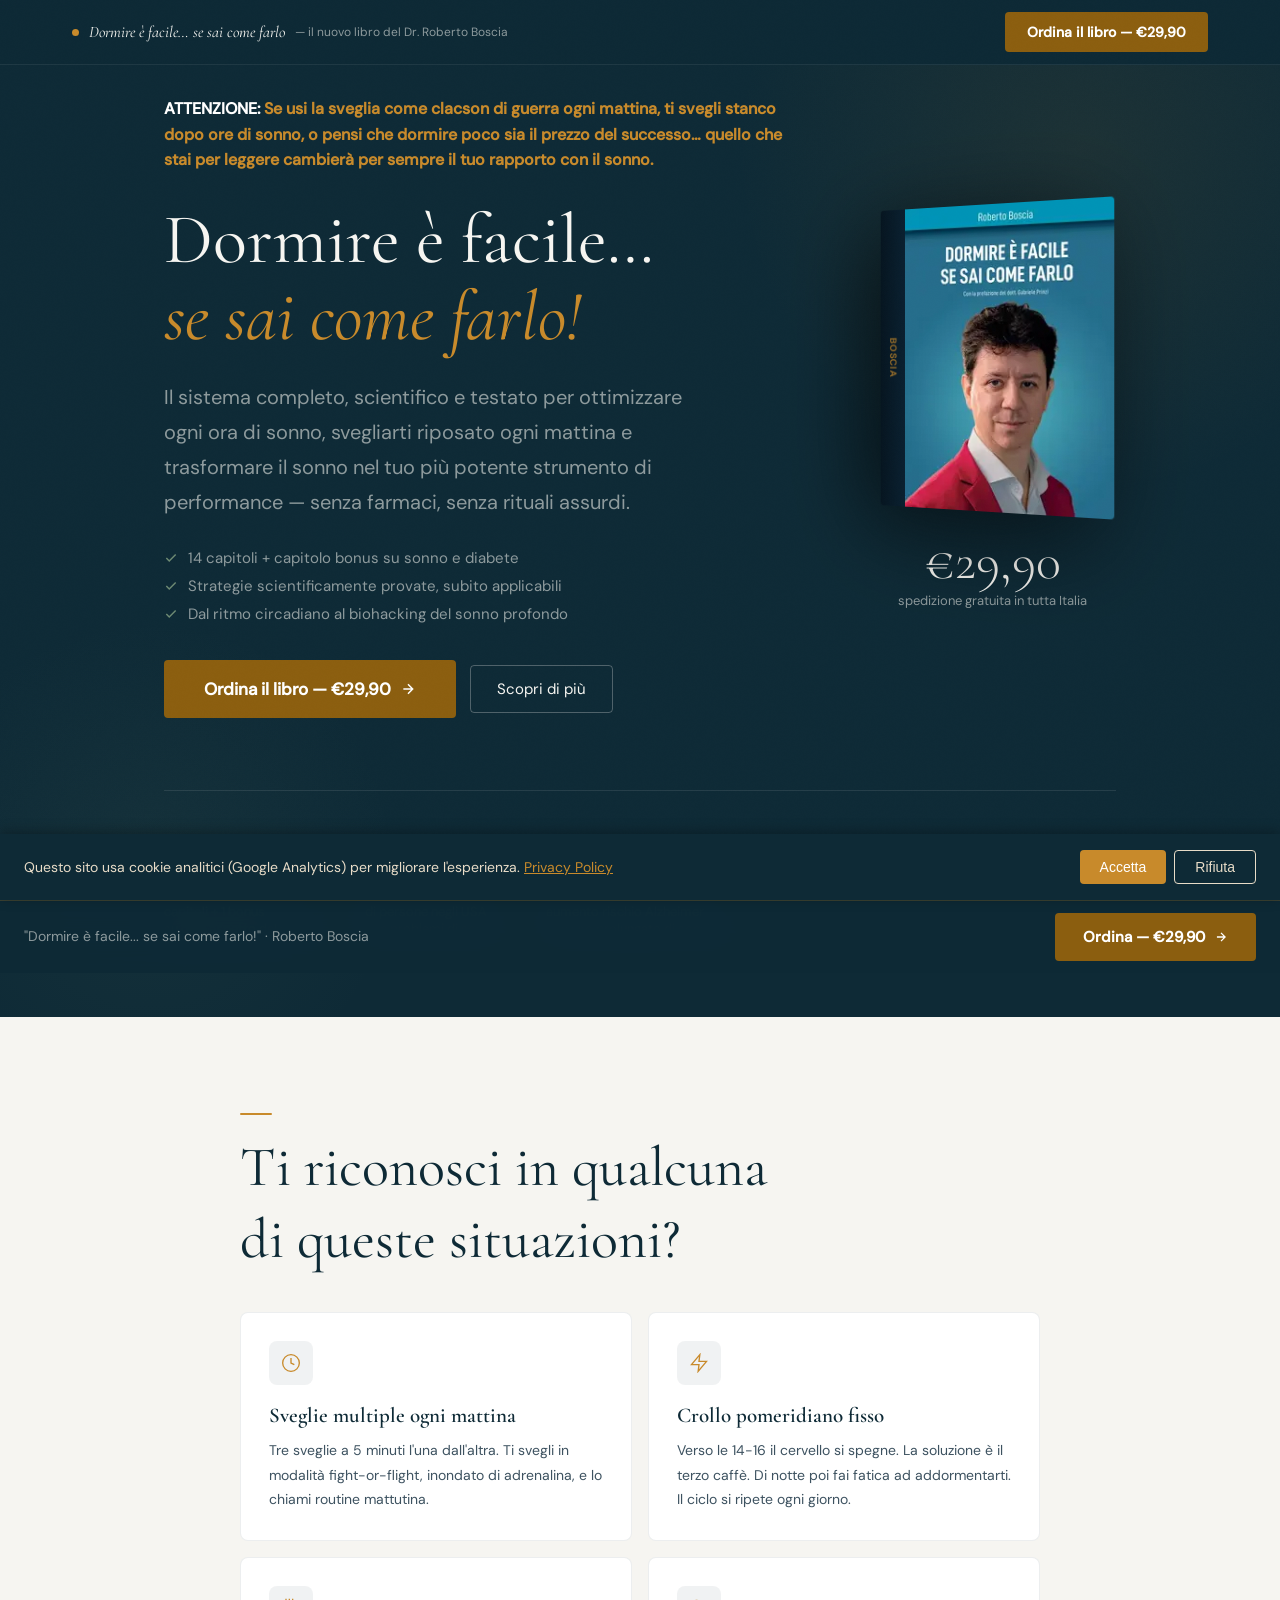
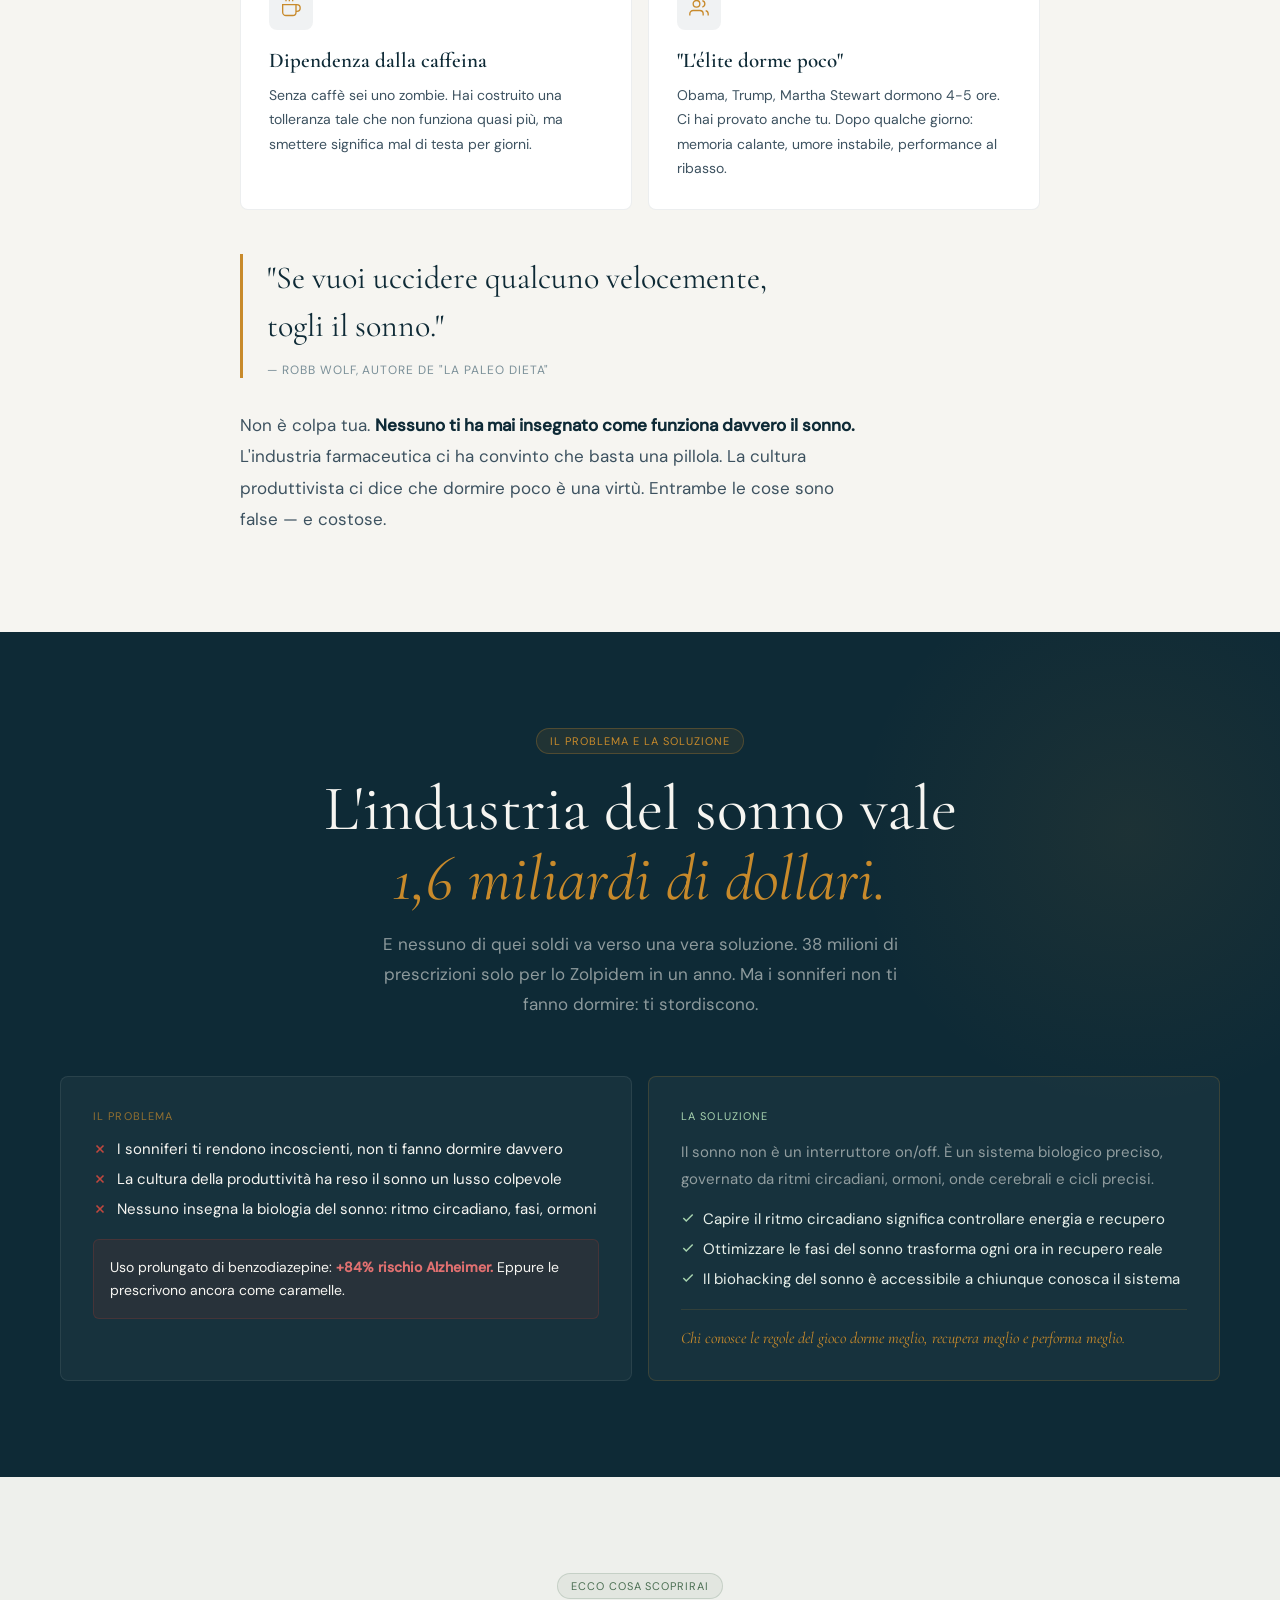
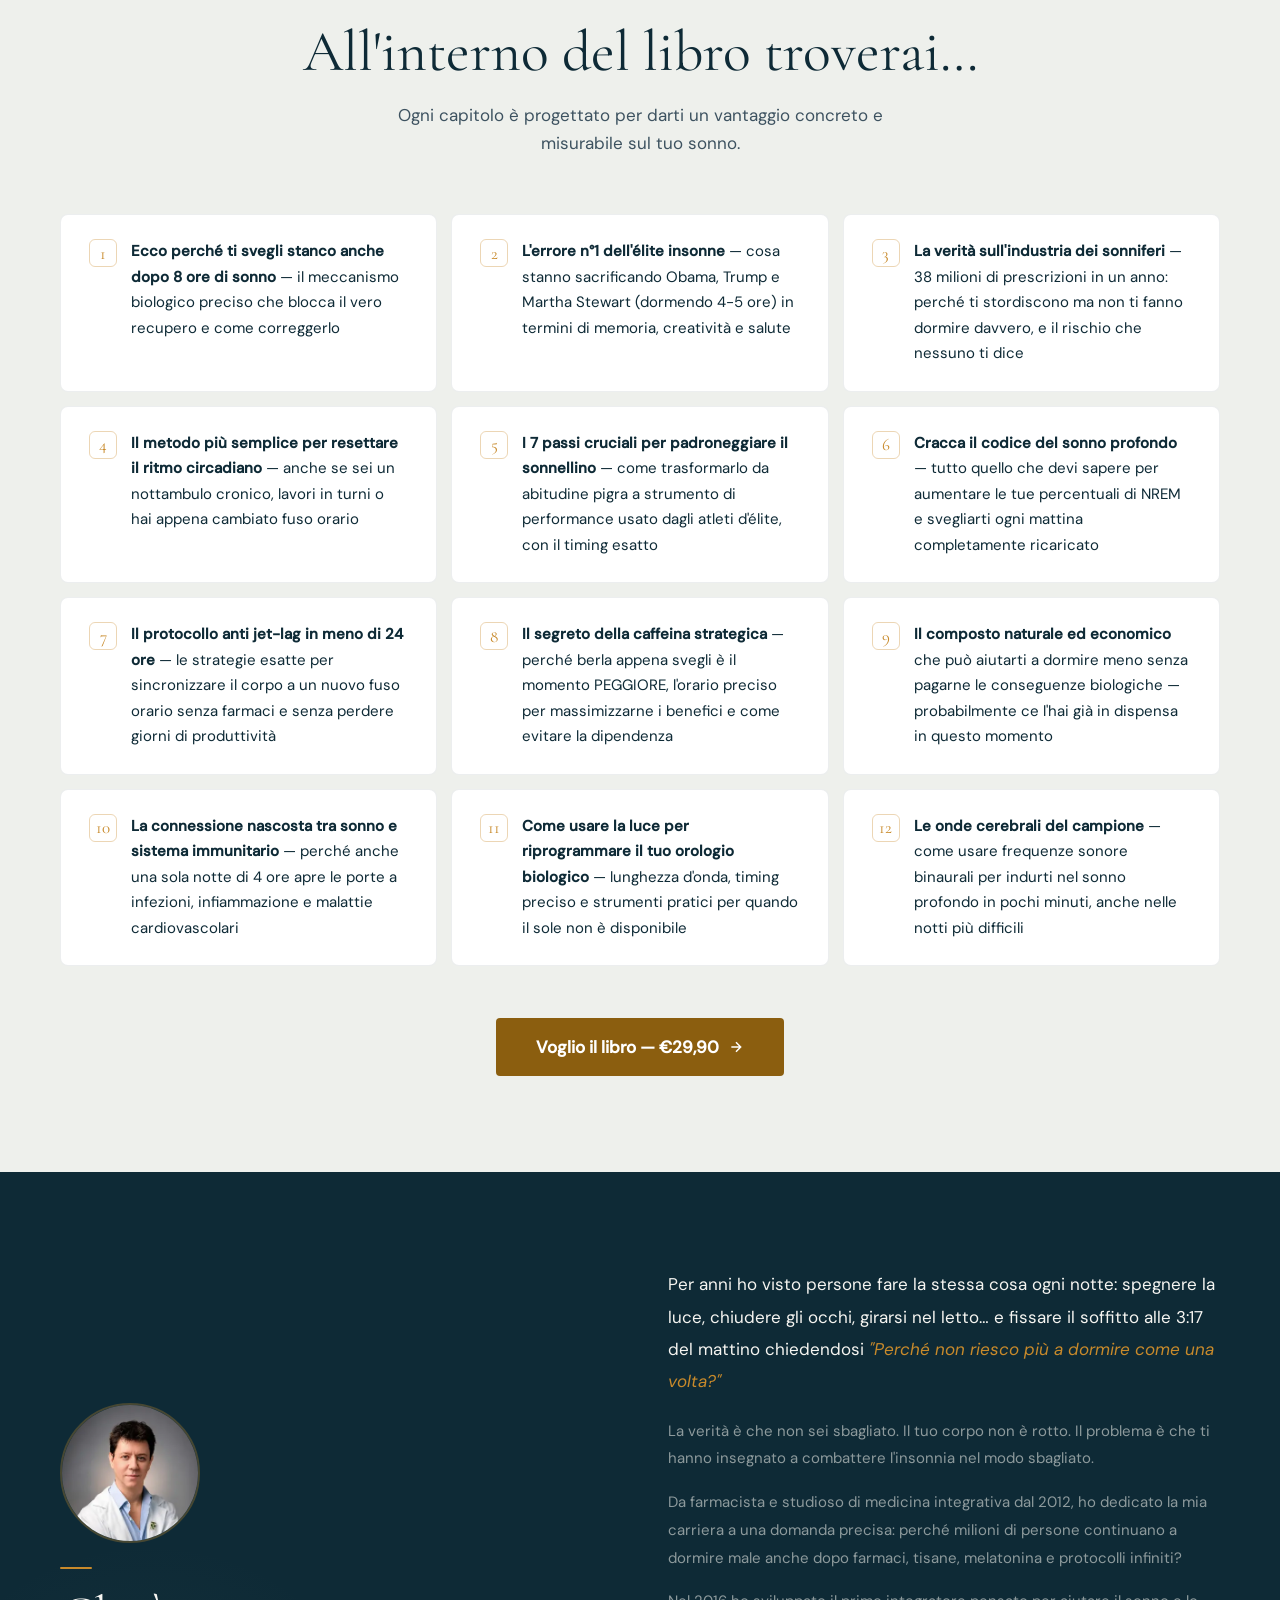
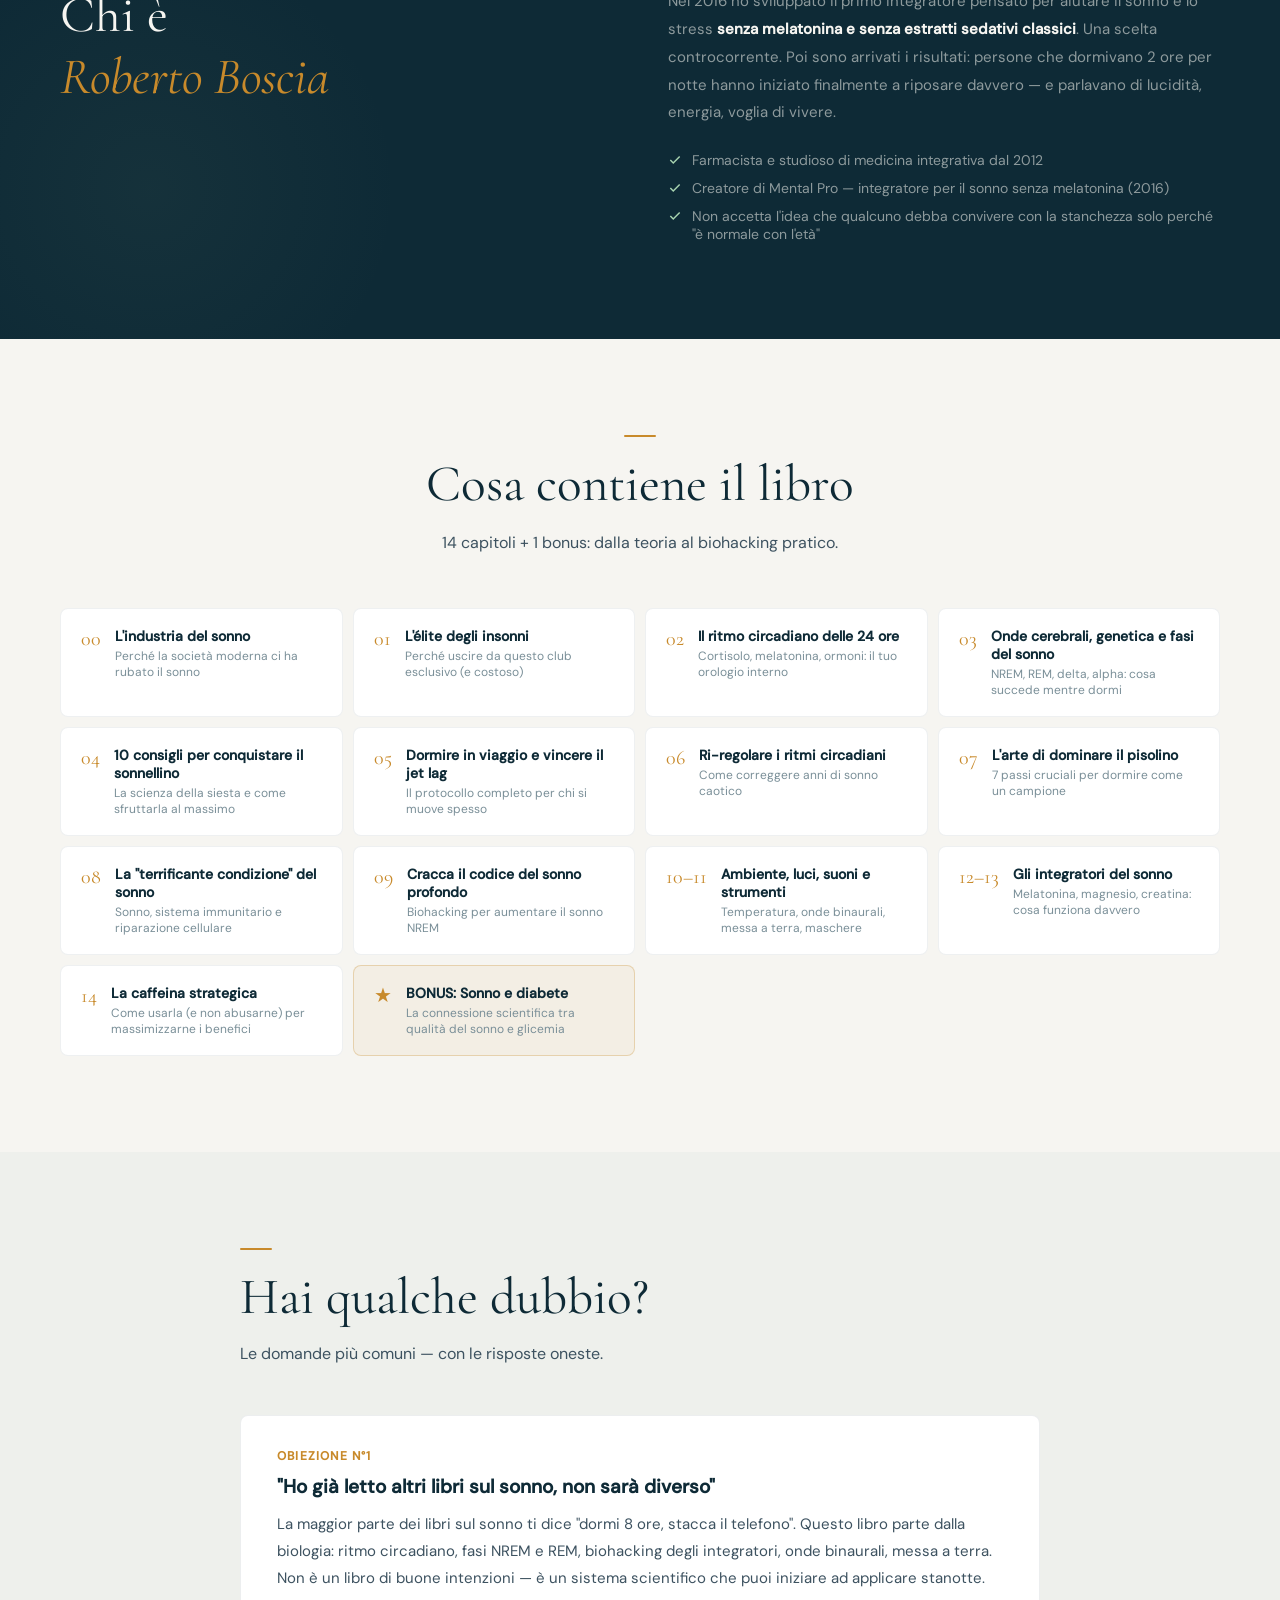
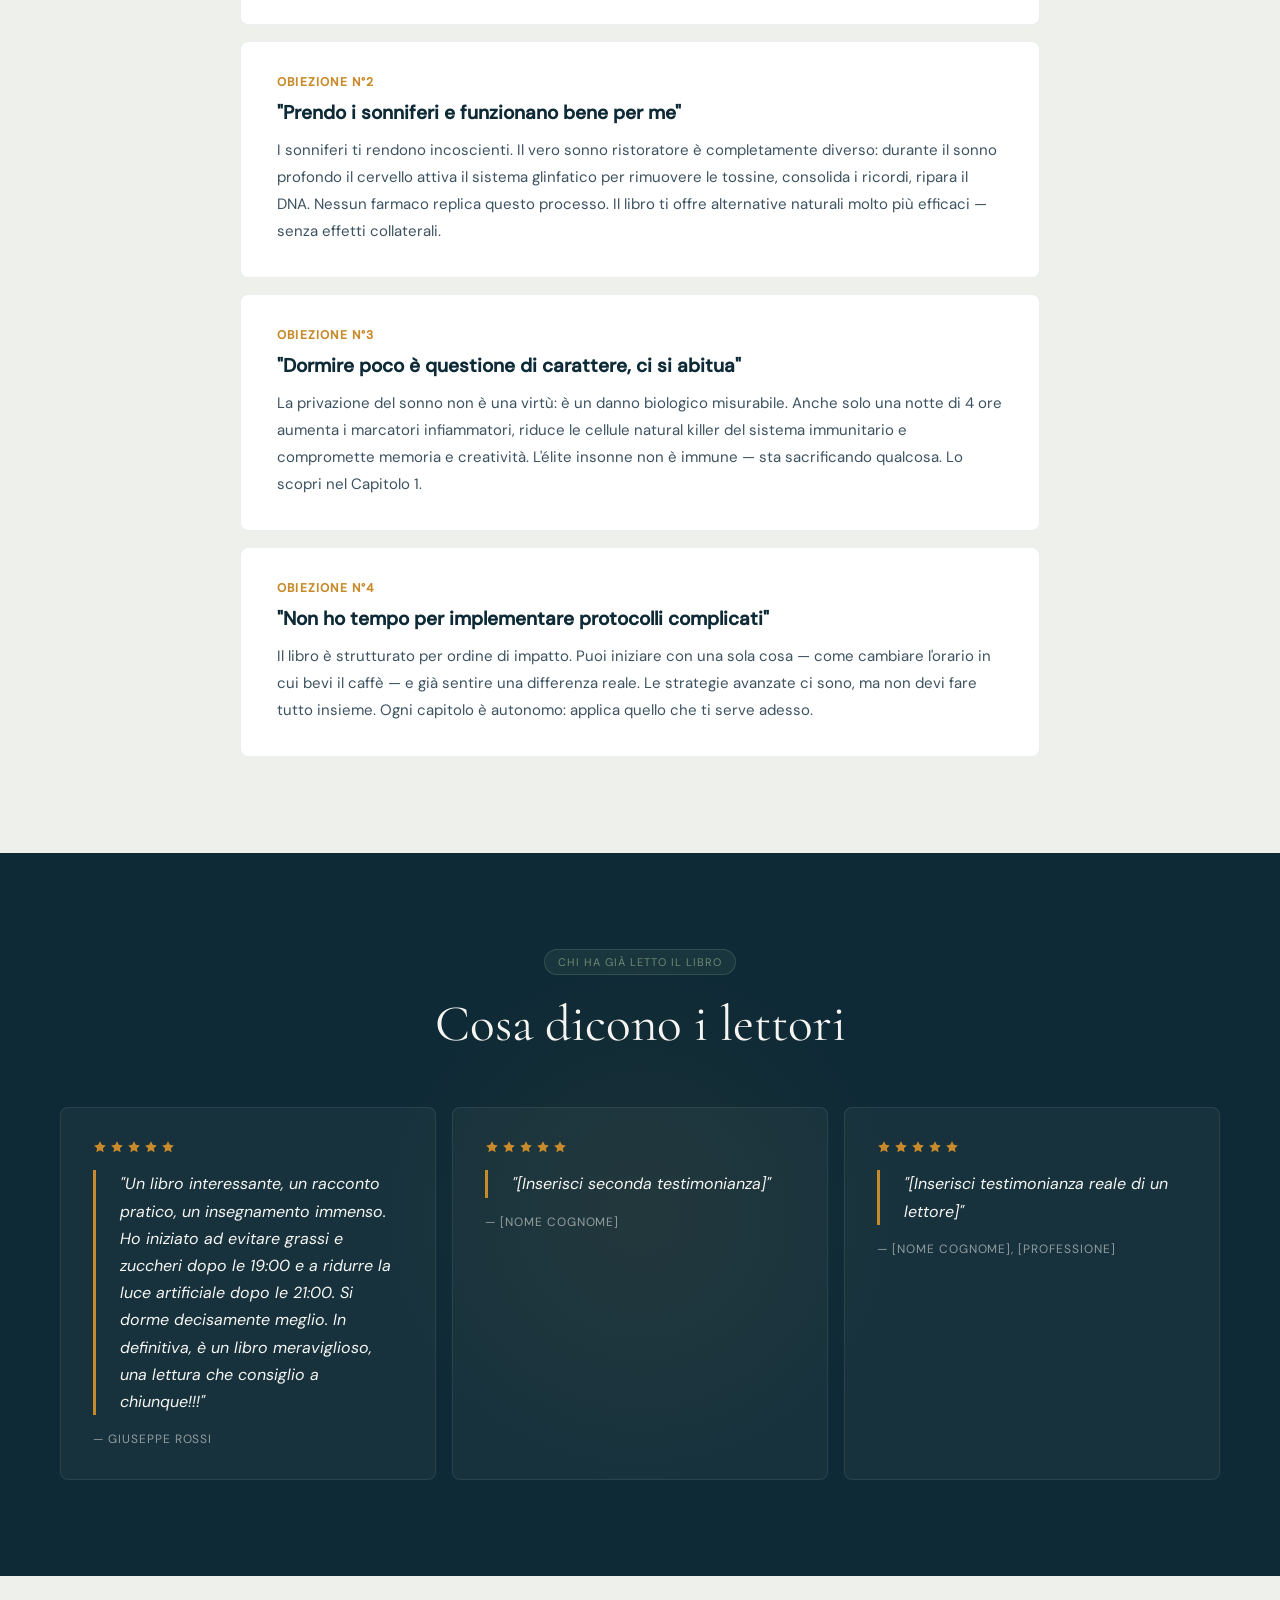
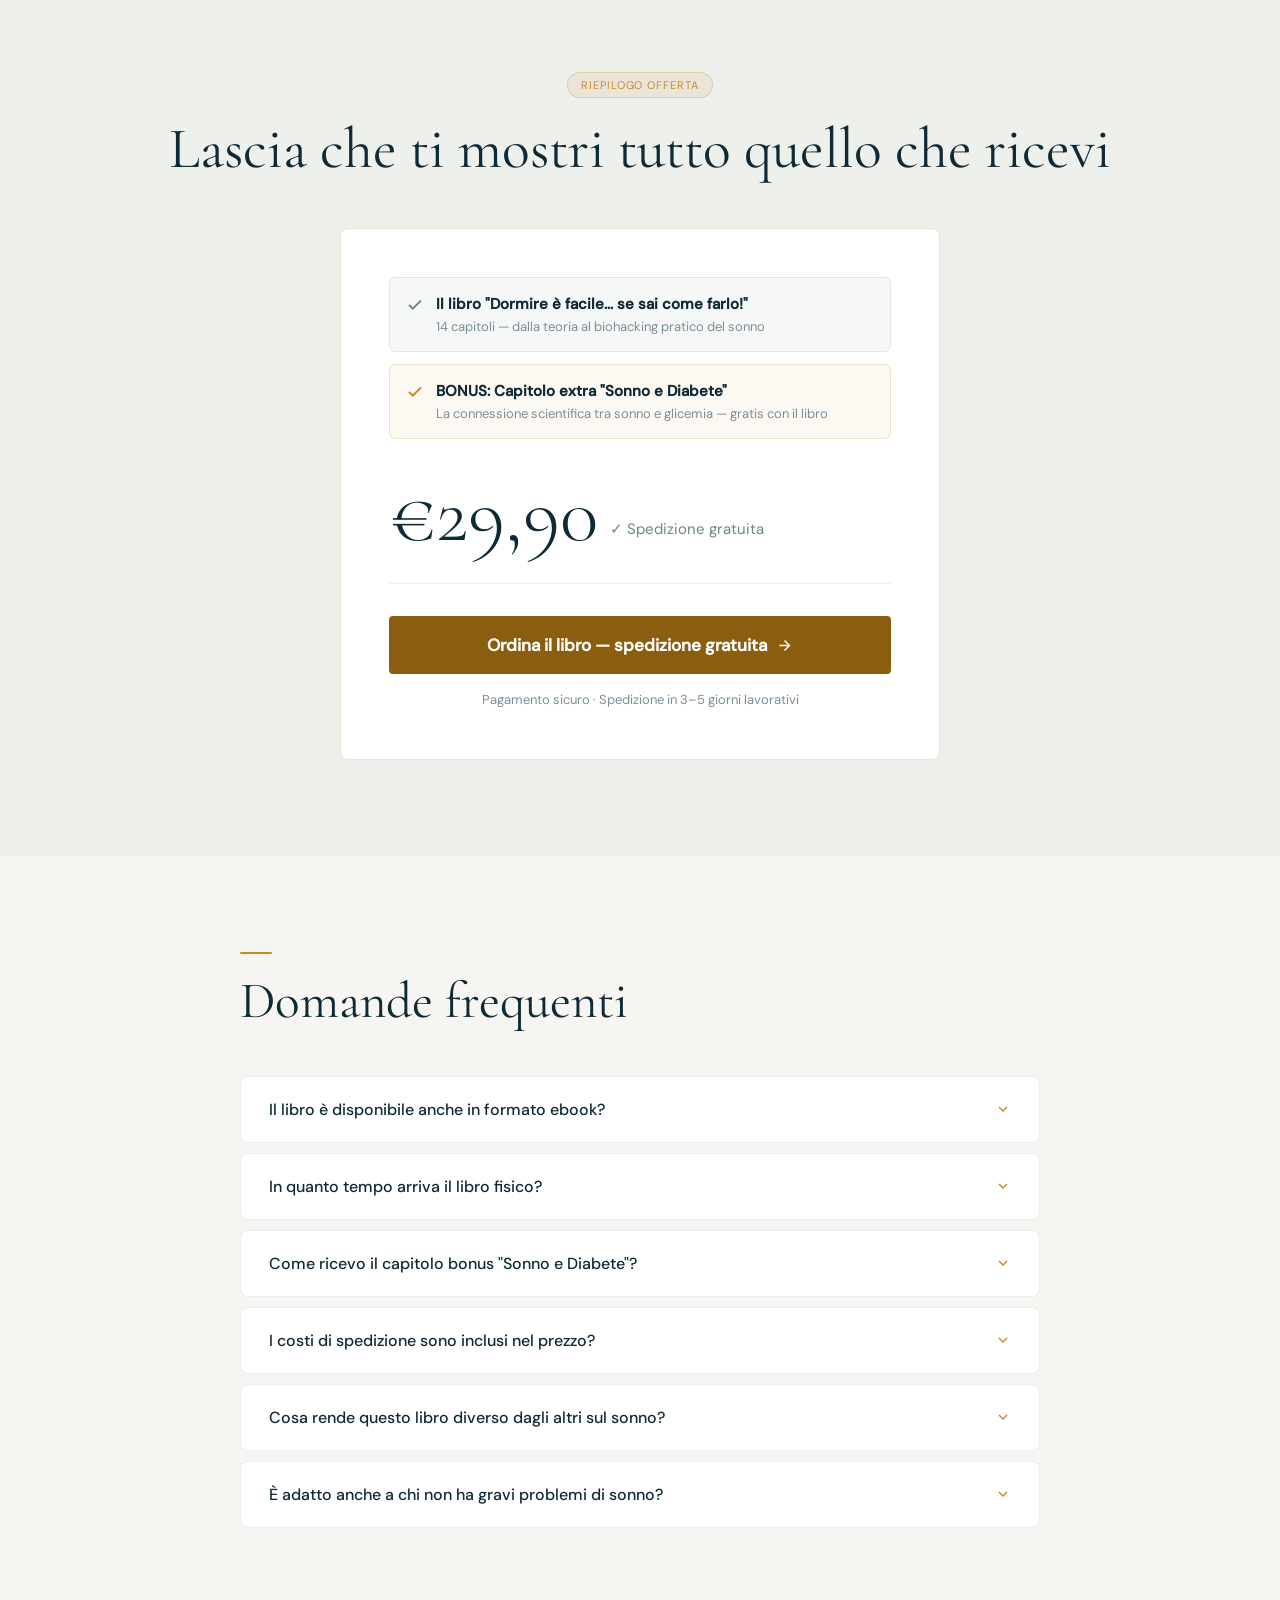
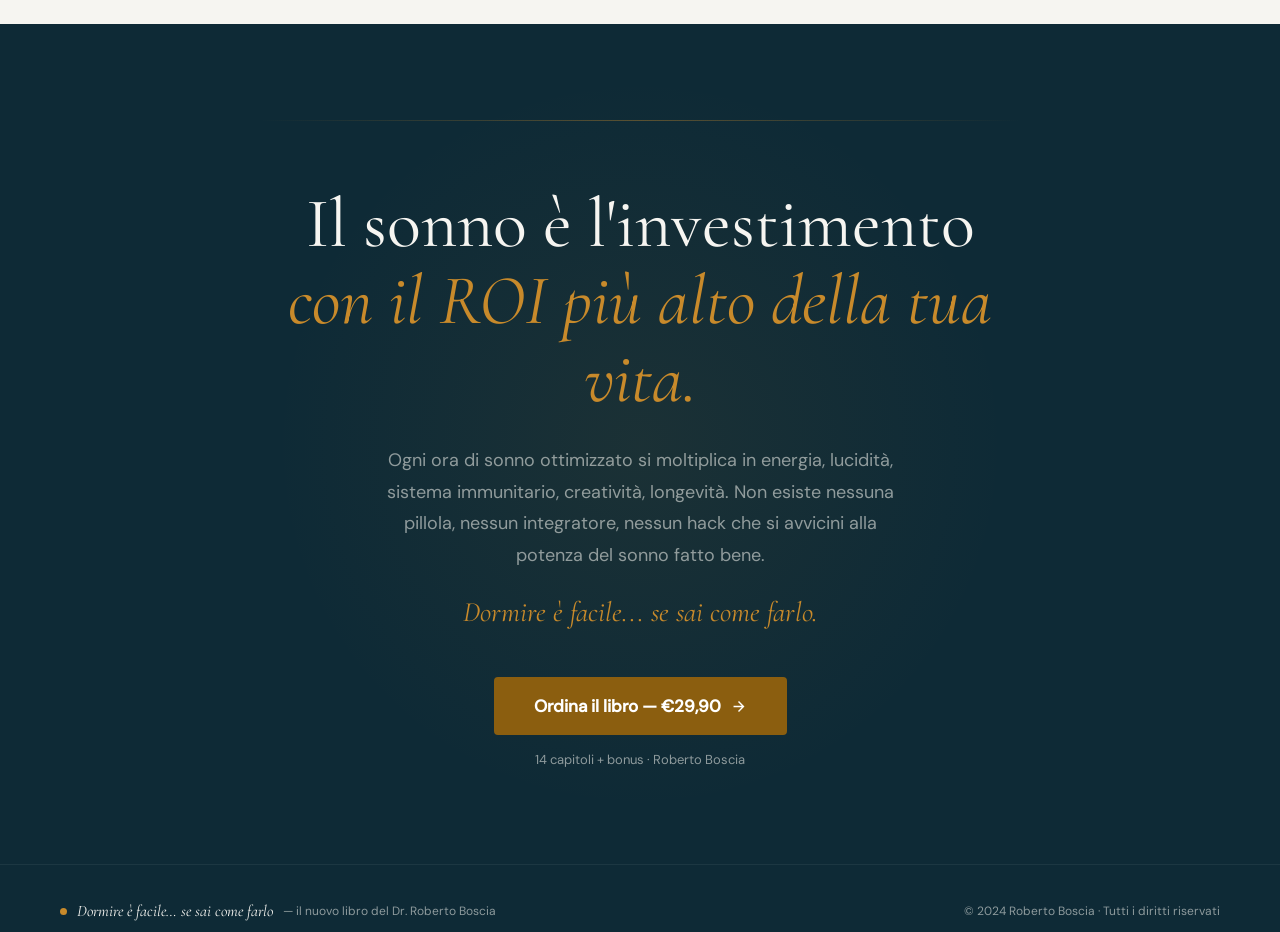
==== commit c694ca32: "Aggiunge Twitter Card tags e og:image dimensions" ====
--- a/index.html
+++ b/index.html
@@ -9,8 +9,16 @@
   <meta property="og:title" content="Dormire è facile... se sai come farlo! — Roberto Boscia">
   <meta property="og:description" content="Il sistema completo, scientifico e testato per ottimizzare ogni ora di sonno, svegliarti riposato ogni mattina e trasformare il sonno nel tuo più potente strumento di performance.">
   <meta property="og:image" content="https://www.dormirefacile.com/images/og_image.webp">
+  <meta property="og:image:width" content="1200">
+  <meta property="og:image:height" content="630">
   <meta property="og:url" content="https://www.dormirefacile.com/">
   <meta property="og:type" content="website">
+  <meta property="og:locale" content="it_IT">
+  <!-- Twitter Card -->
+  <meta name="twitter:card" content="summary_large_image">
+  <meta name="twitter:title" content="Dormire è facile... se sai come farlo! — Roberto Boscia">
+  <meta name="twitter:description" content="Il sistema scientifico per ottimizzare ogni ora di sonno e svegliarti riposato ogni mattina. 14 capitoli + bonus. Spedizione gratuita.">
+  <meta name="twitter:image" content="https://www.dormirefacile.com/images/og_image.webp">
   <link rel="canonical" href="https://www.dormirefacile.com/">
   <meta name="theme-color" content="#0E2A36">
 
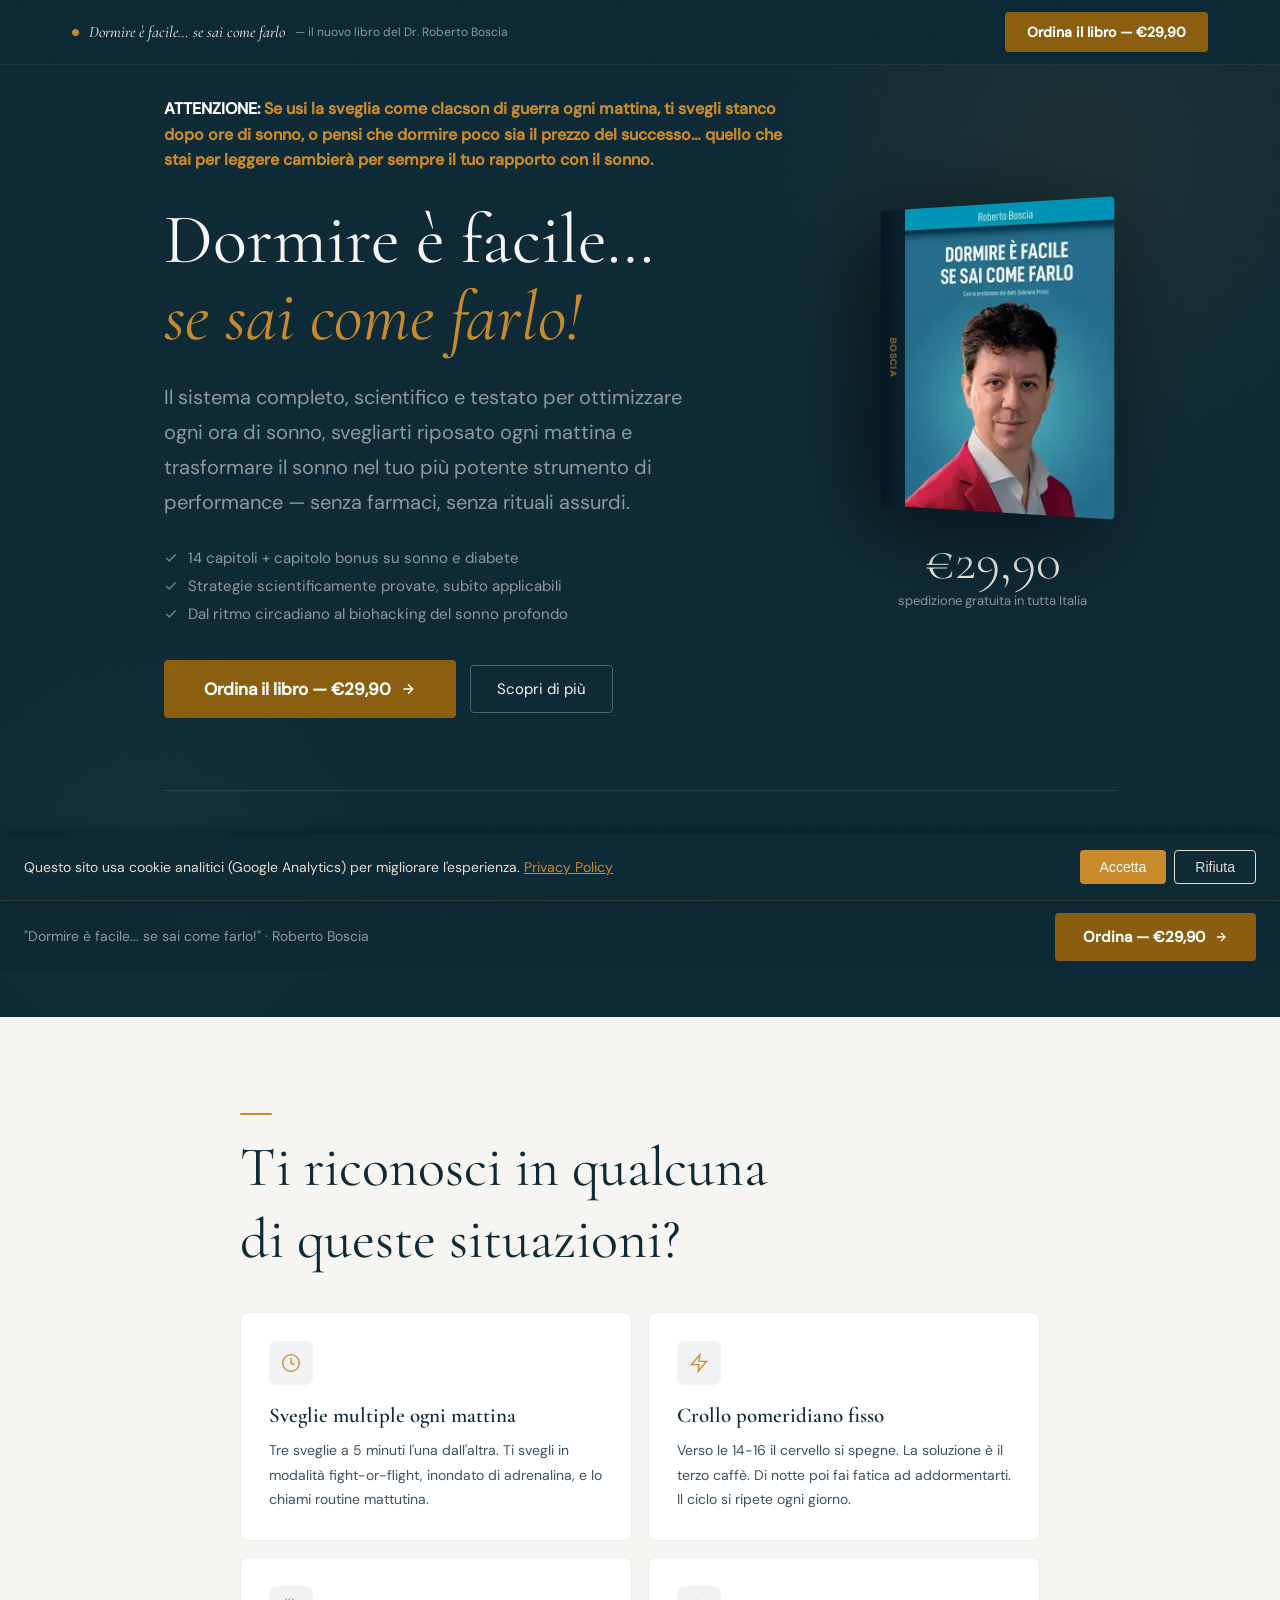
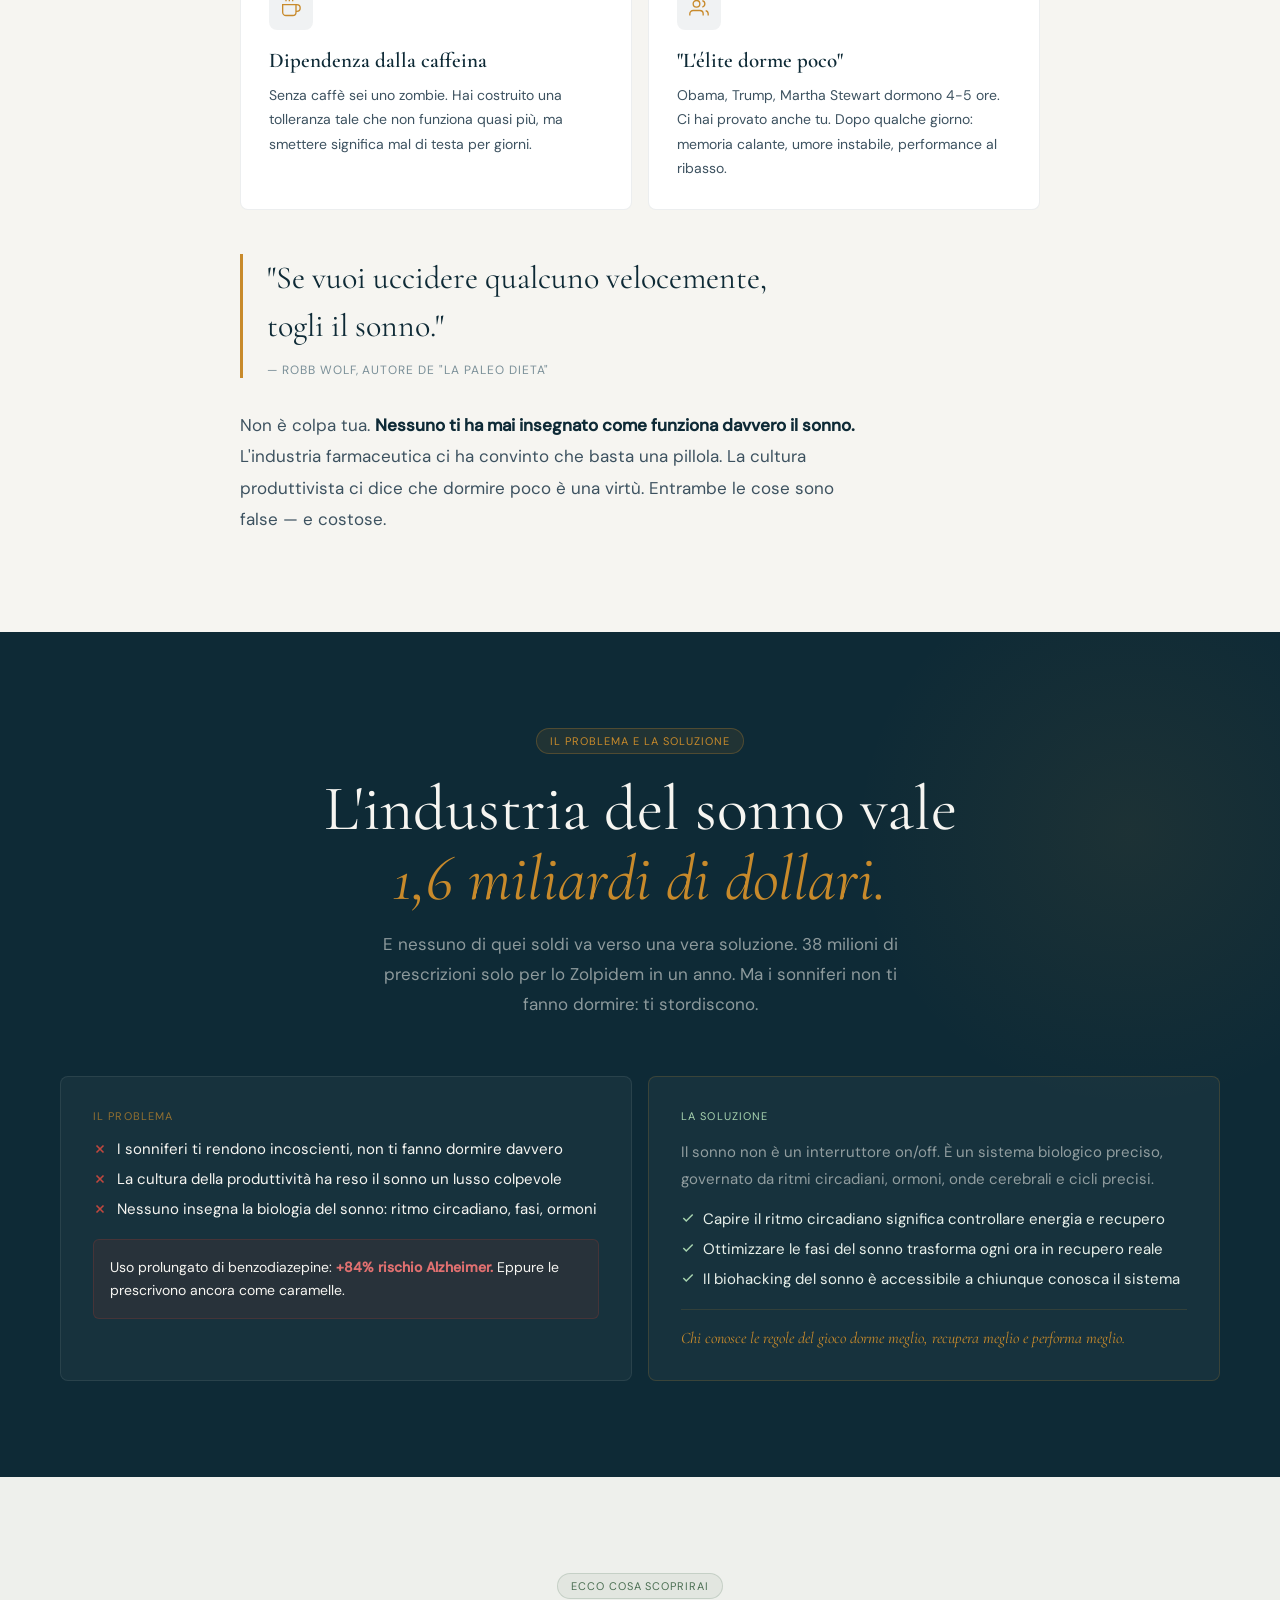
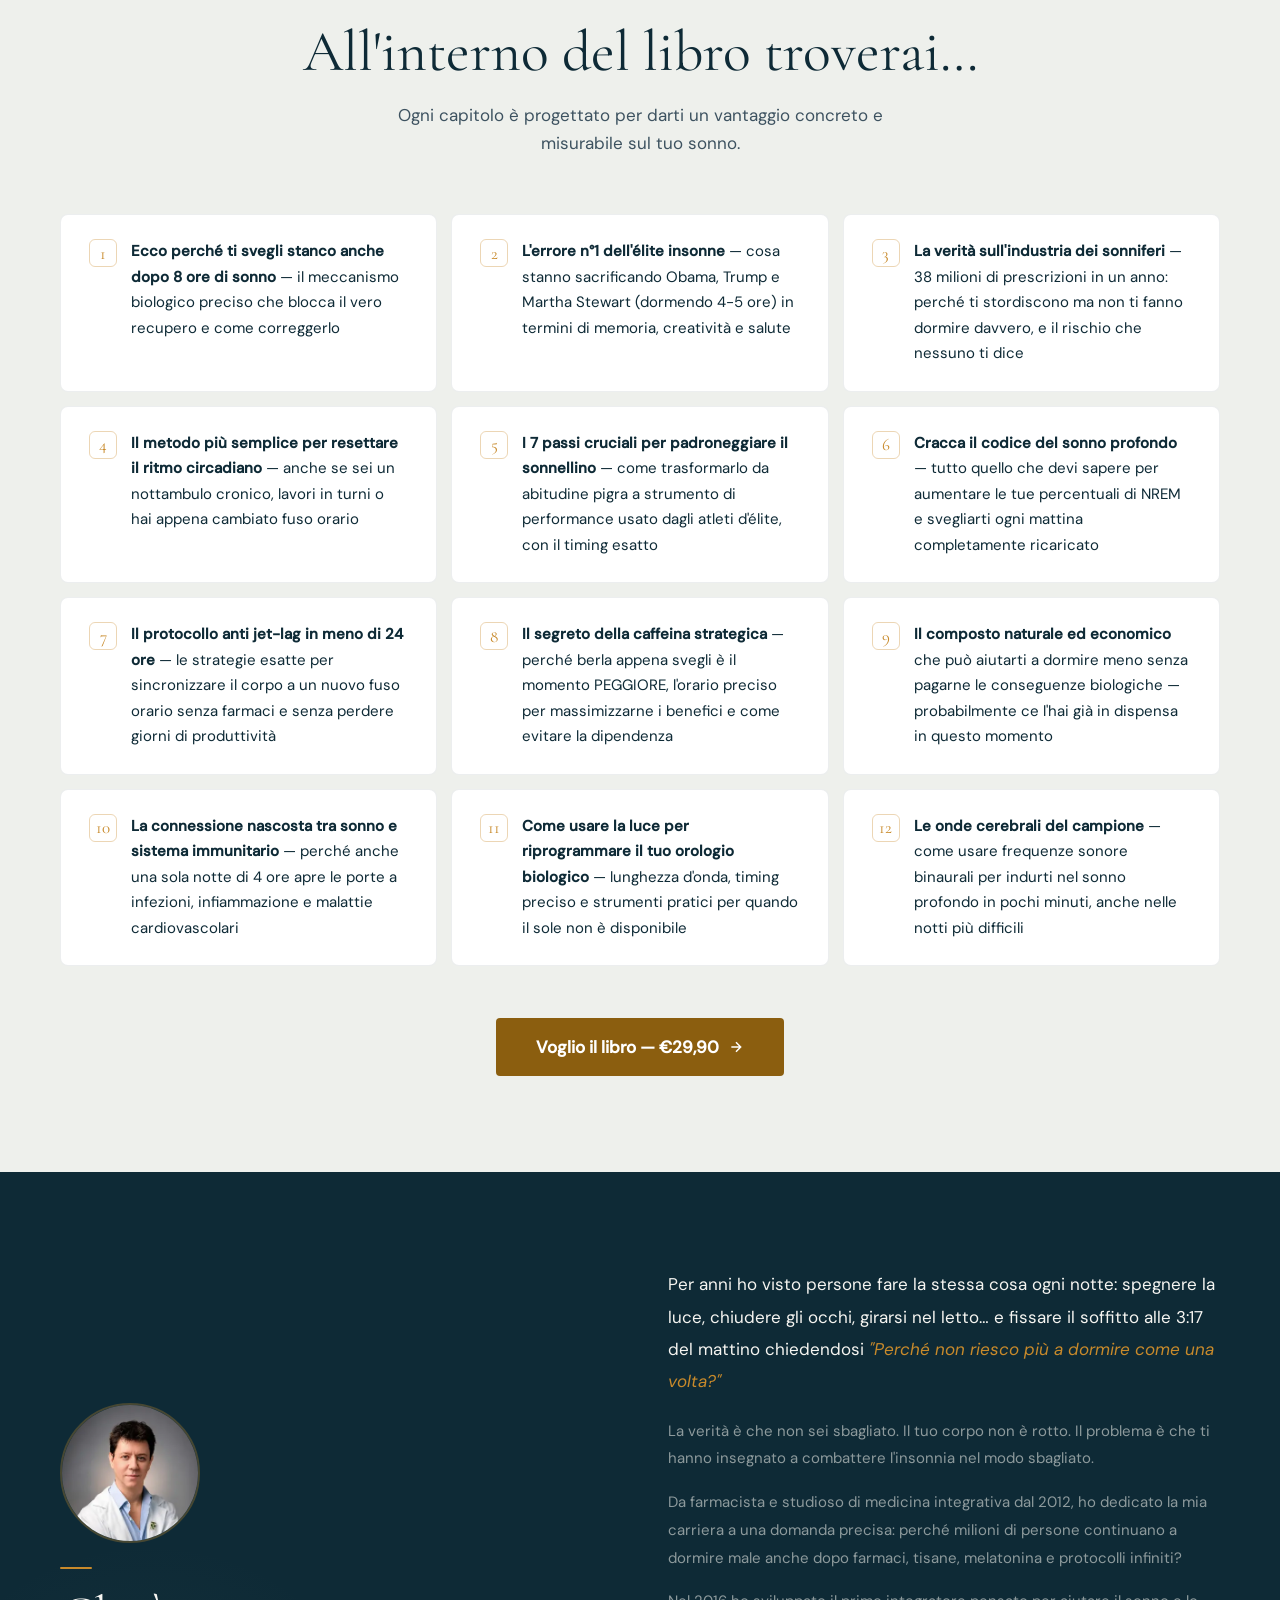
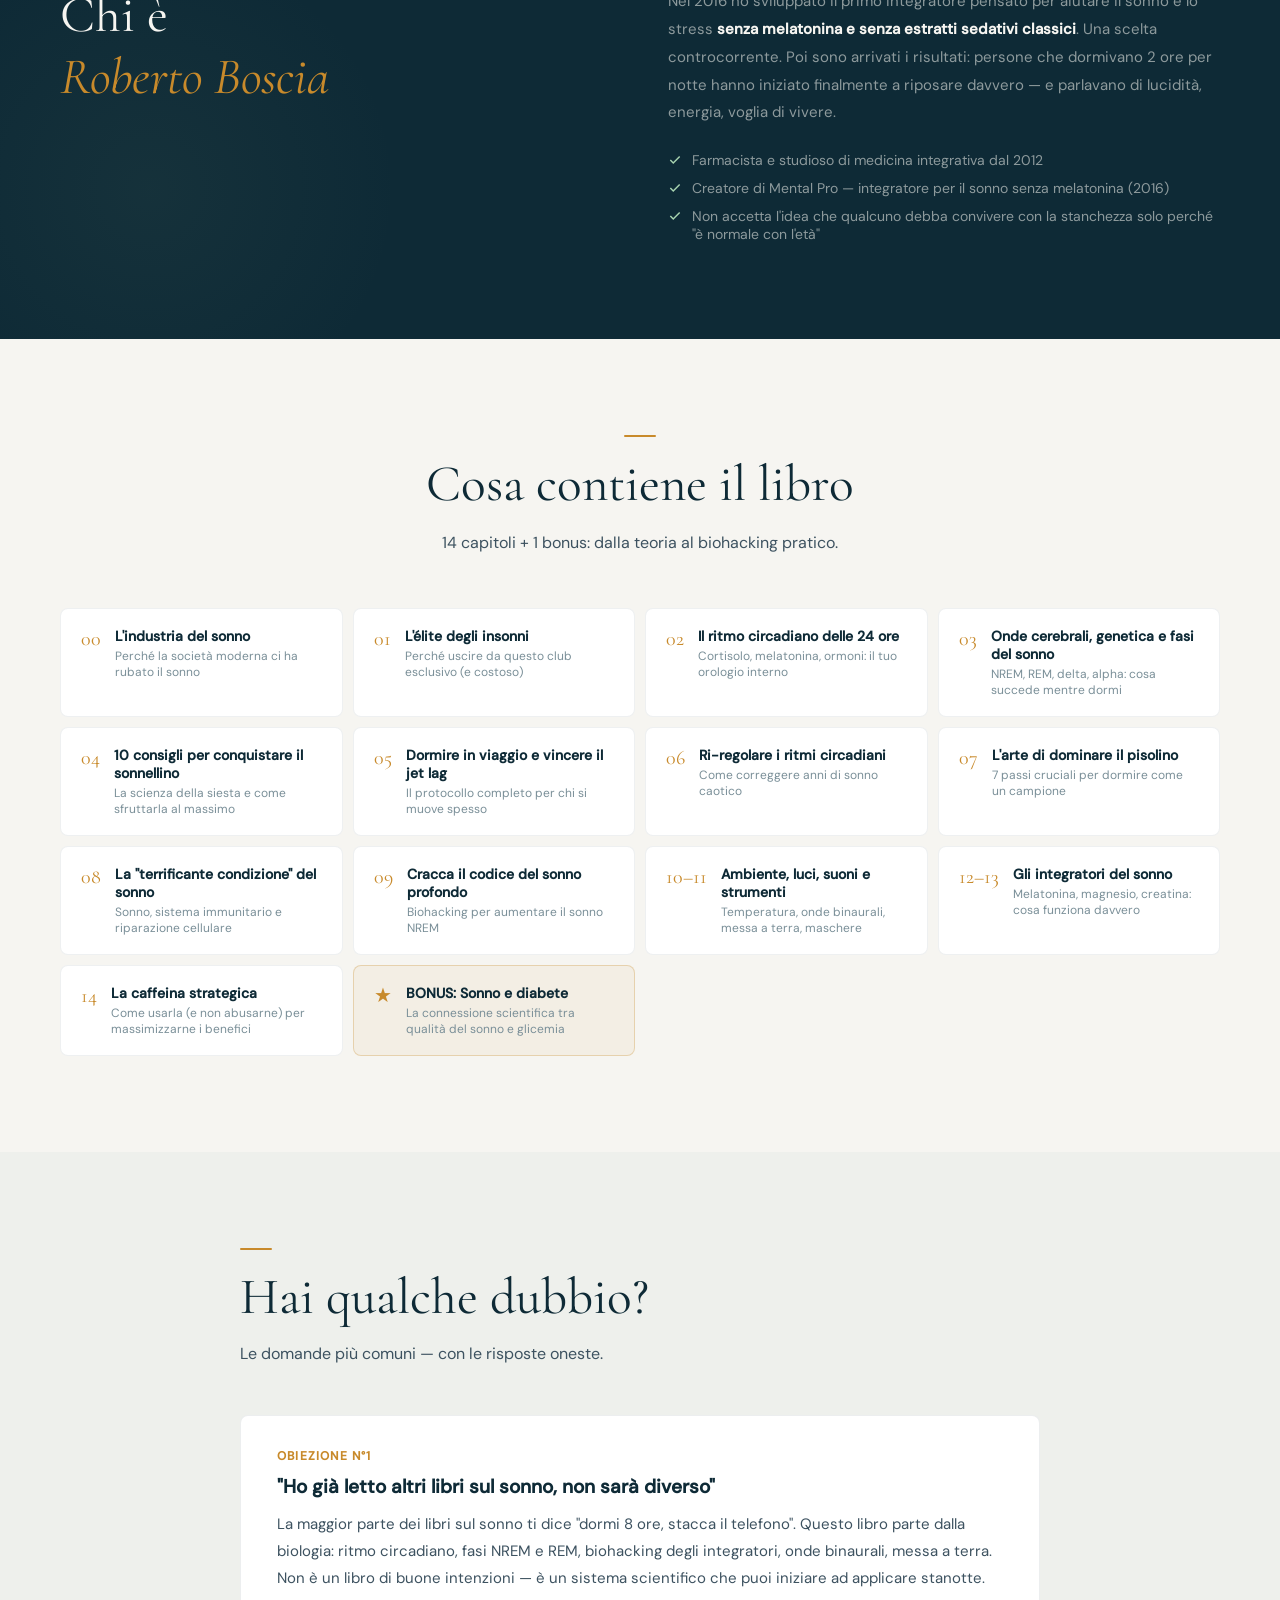
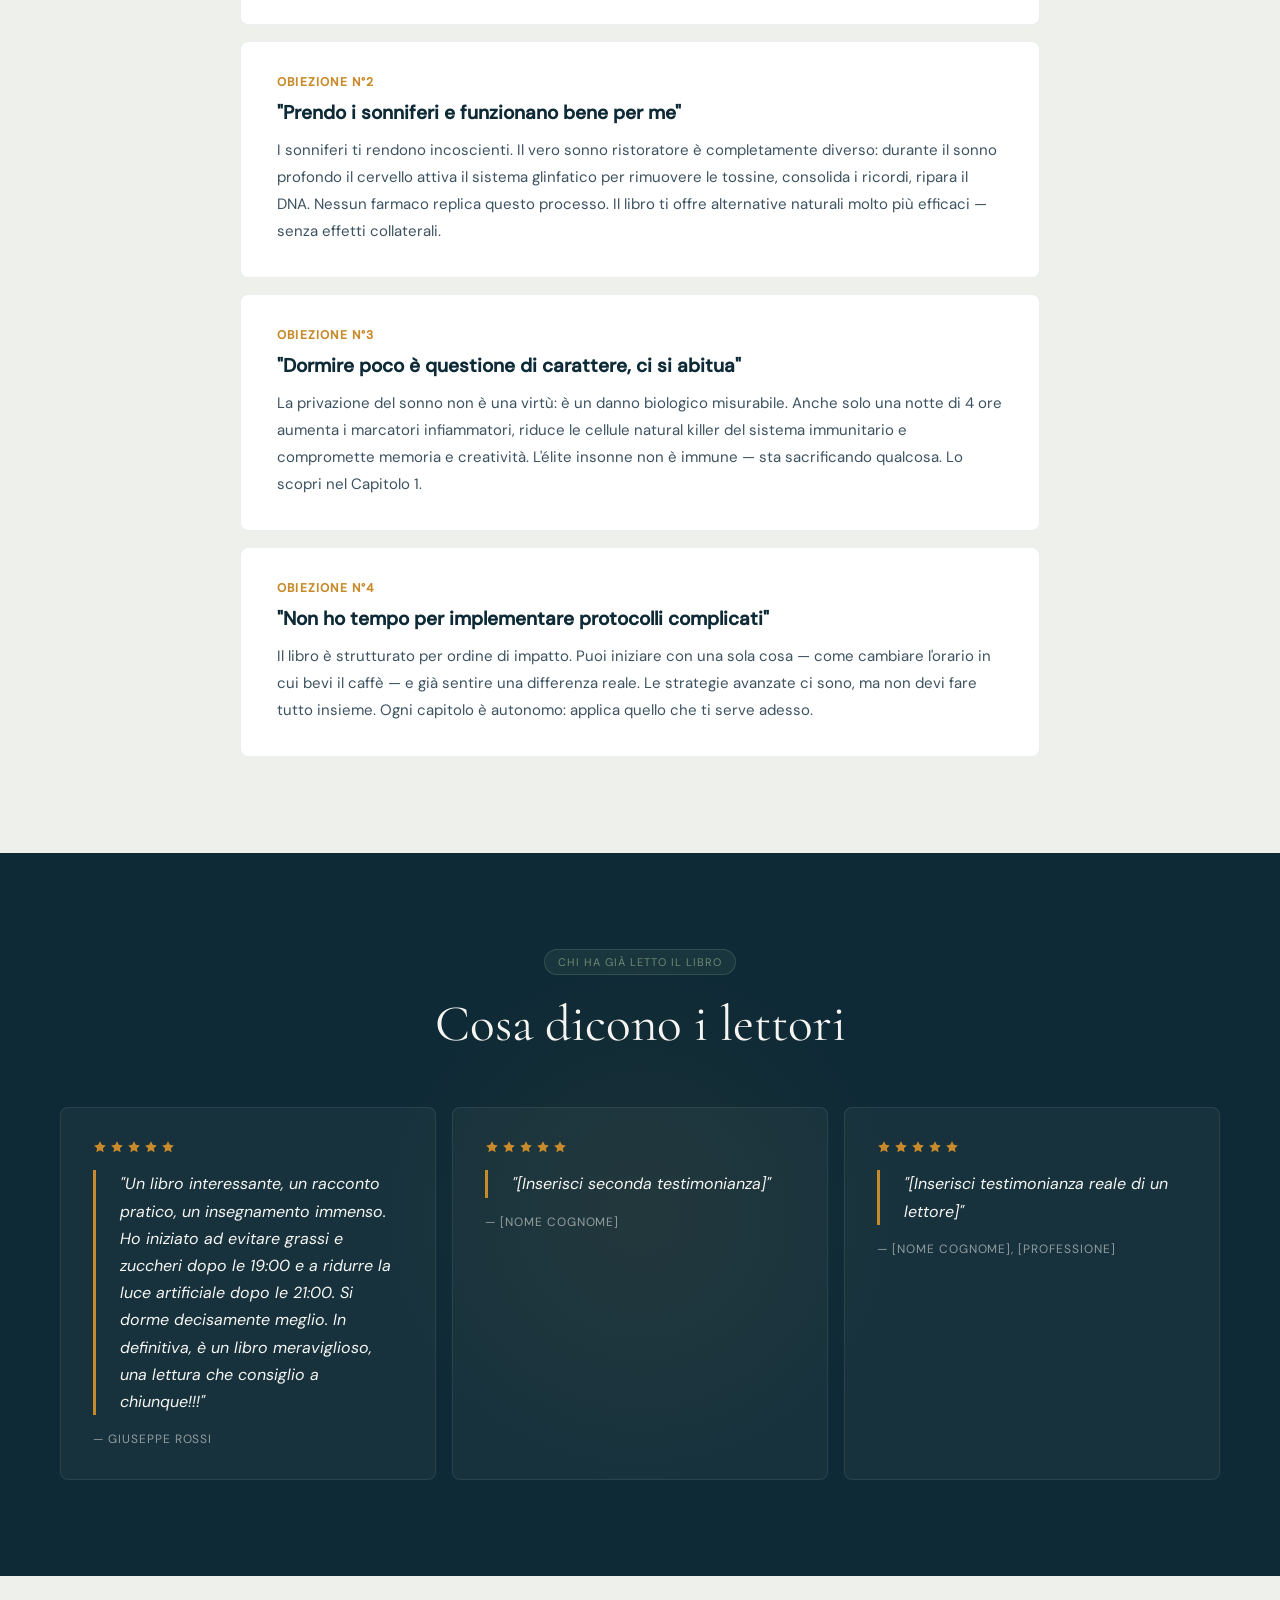
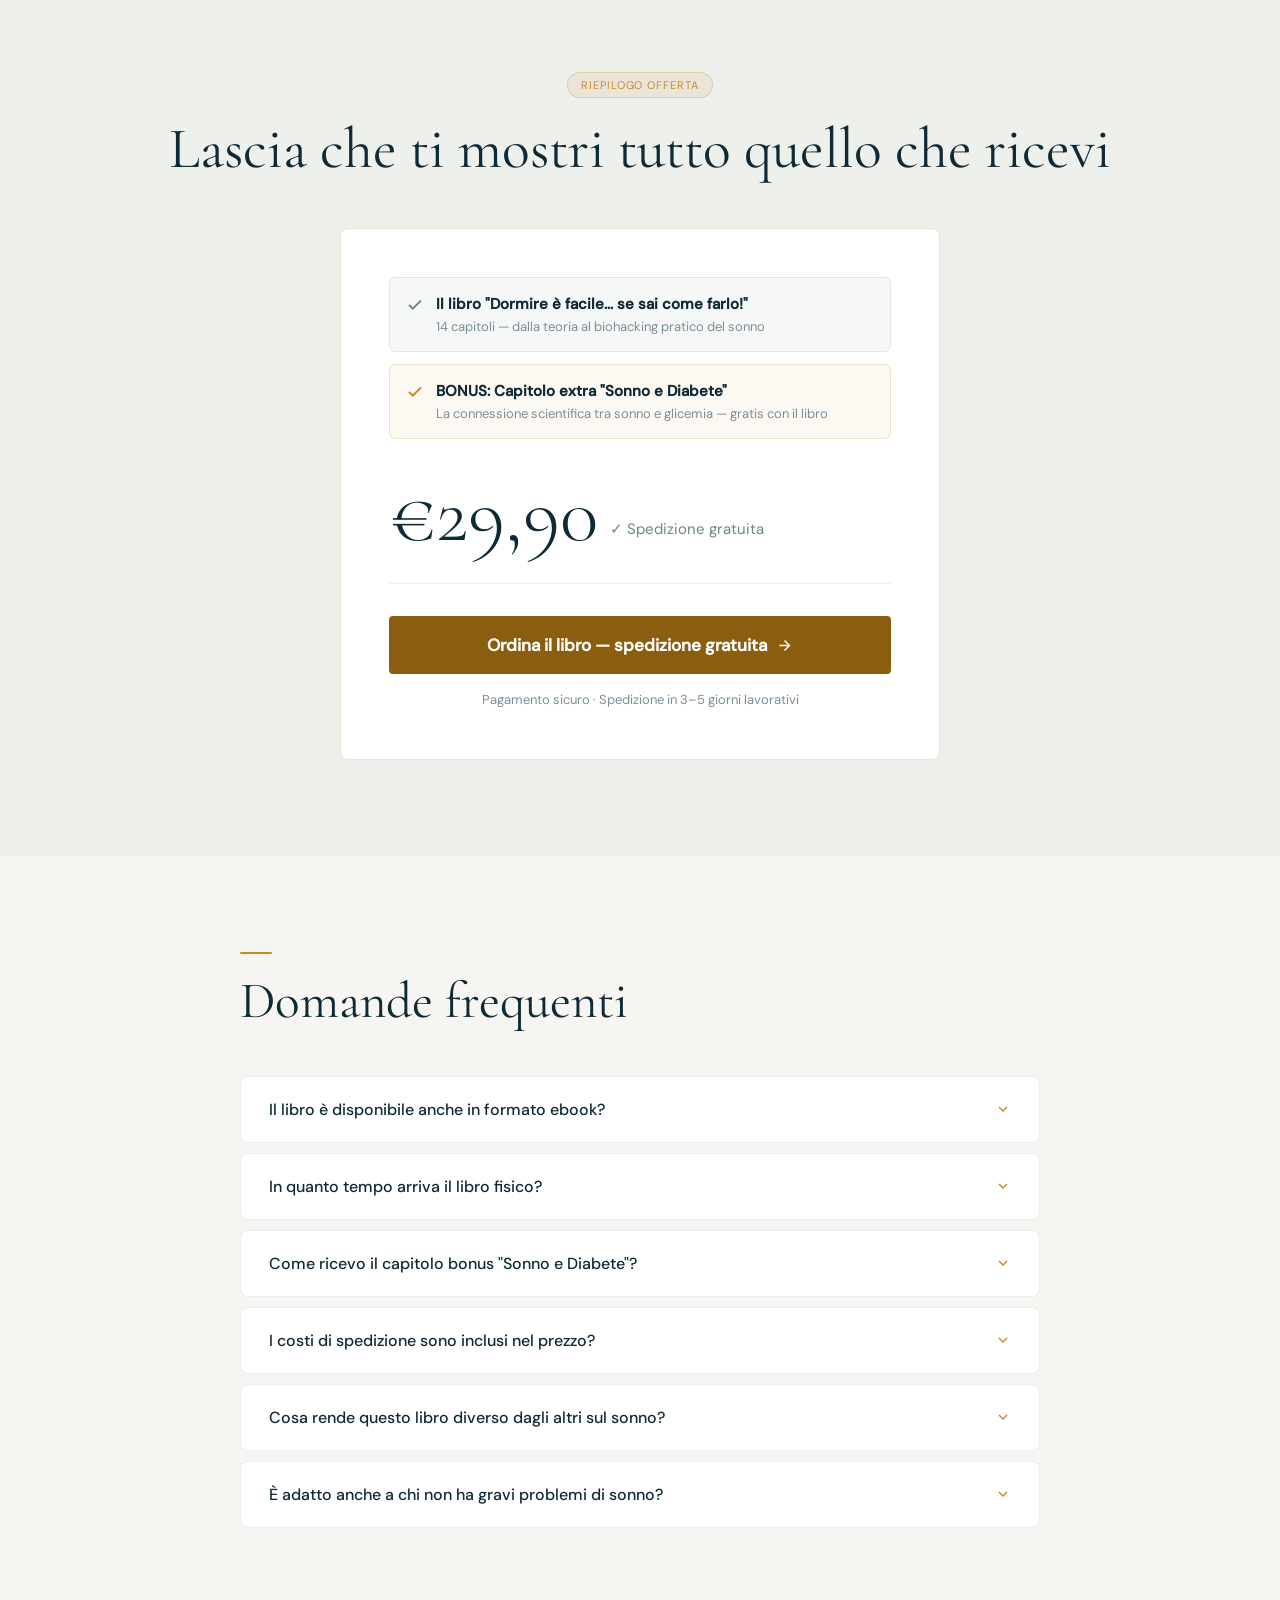
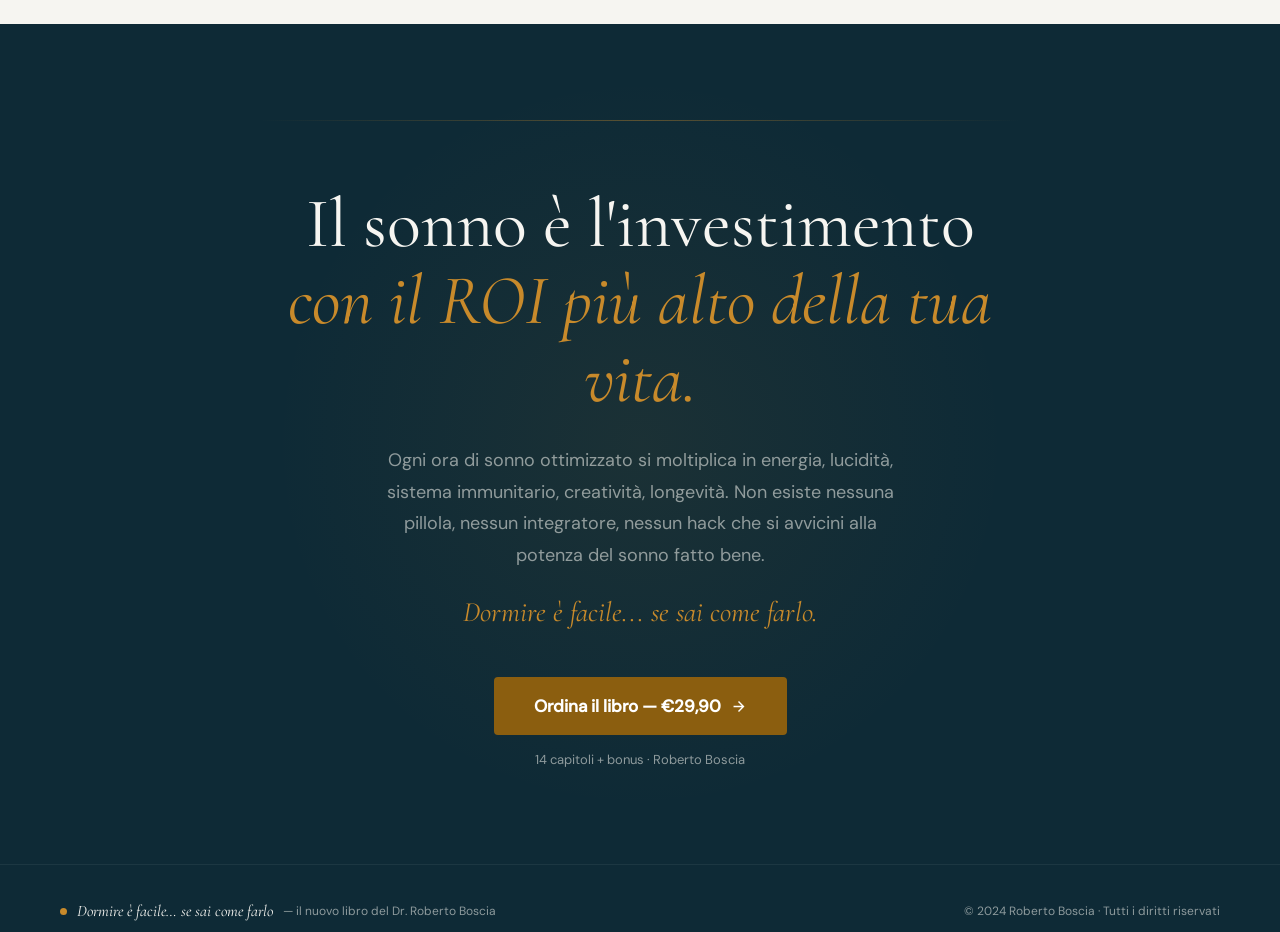
==== commit c223cf90: "Remove AggregateRating: no verifiable external reviews yet https://claude.ai/code/session_01MeKDuJqv" ====
--- a/index.html
+++ b/index.html
@@ -2,7 +2,7 @@
 <html lang="it">
 <head>
   <meta charset="UTF-8">
-  <meta name="viewport" content="width=device-width, initial-scale=1.0">
+  <meta name="viewport" content="width=device-width, initial-scale=1.0, viewport-fit=cover">
   <title>Dormire è facile... se sai come farlo! — Roberto Boscia</title>
   <meta name="description" content="Il sistema scientifico per ottimizzare ogni ora di sonno, svegliarti riposato ogni mattina e trasformare il sonno nel tuo strumento di performance. 14 capitoli + bonus. Spedizione gratuita.">
   <!-- Open Graph -->
@@ -14,6 +14,8 @@
   <meta property="og:url" content="https://www.dormirefacile.com/">
   <meta property="og:type" content="website">
   <meta property="og:locale" content="it_IT">
+  <meta property="og:site_name" content="Dormire è facile">
+  <meta property="og:image:alt" content="Dormire è facile se sai come farlo — copertina del libro di Roberto Boscia">
   <!-- Twitter Card -->
   <meta name="twitter:card" content="summary_large_image">
   <meta name="twitter:title" content="Dormire è facile... se sai come farlo! — Roberto Boscia">
@@ -144,9 +146,12 @@
       .sticky-bar{flex-direction:column;padding:12px 16px;}
       .nav-subtitle{display:none;}
     }
+    .skip-link{position:absolute;left:-9999px;top:auto;width:1px;height:1px;overflow:hidden;}
+    .skip-link:focus{position:fixed;left:1rem;top:1rem;width:auto;height:auto;padding:.5rem 1rem;background:#0E2A36;color:#fff;font-size:.9rem;border-radius:4px;z-index:9999;text-decoration:none;}
   </style>
 </head>
 <body>
+<a href="#main-content" class="skip-link">Vai al contenuto principale</a>
 
 <!-- ══ NAV ══ -->
 <nav class="nav-wrap">
@@ -163,7 +168,7 @@
 </nav>
 
 
-<main>
+<main id="main-content">
 <!-- ══ HERO ══ -->
 <section class="dark-section" style="min-height:100vh;display:flex;flex-direction:column;justify-content:center;padding:96px 32px 80px;position:relative;overflow:hidden;">
   <div style="position:absolute;width:700px;height:700px;background:radial-gradient(circle,rgba(200,138,43,.08) 0%,transparent 70%);top:-200px;right:-150px;pointer-events:none;"></div>
